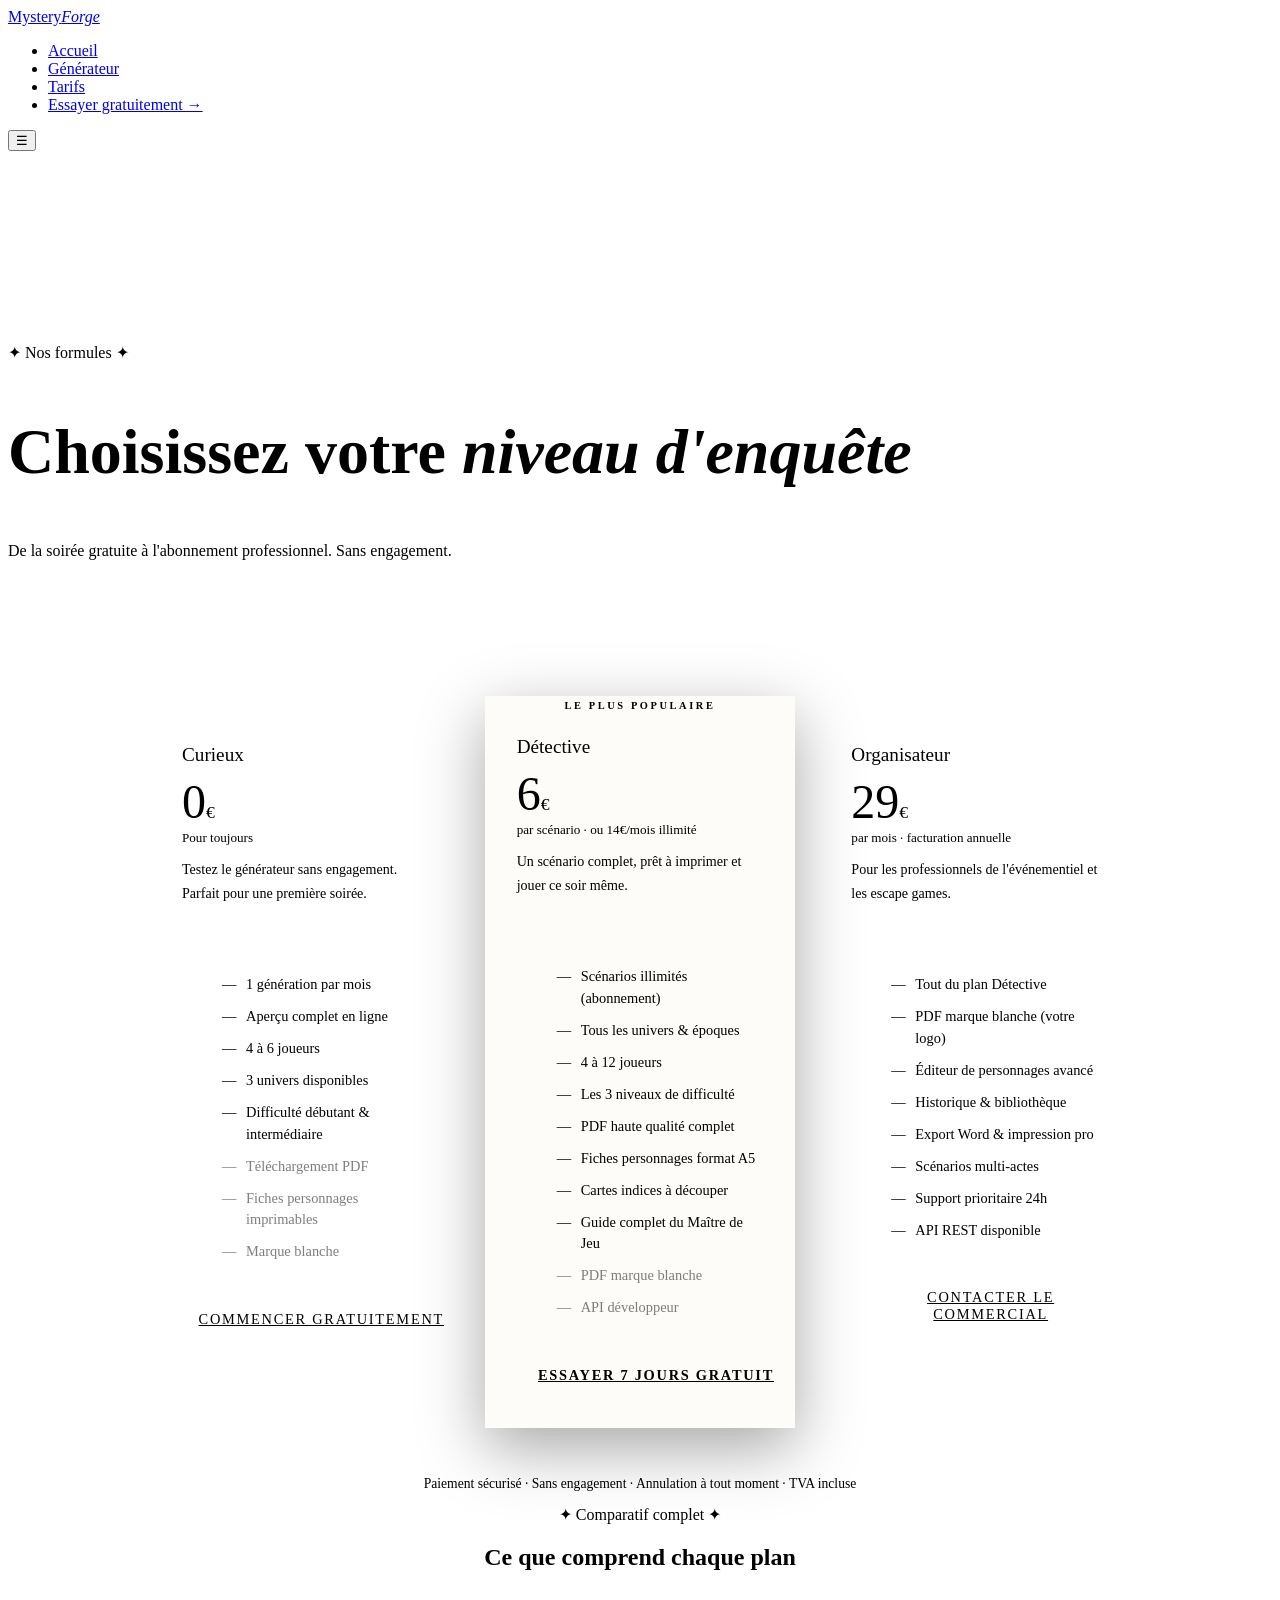
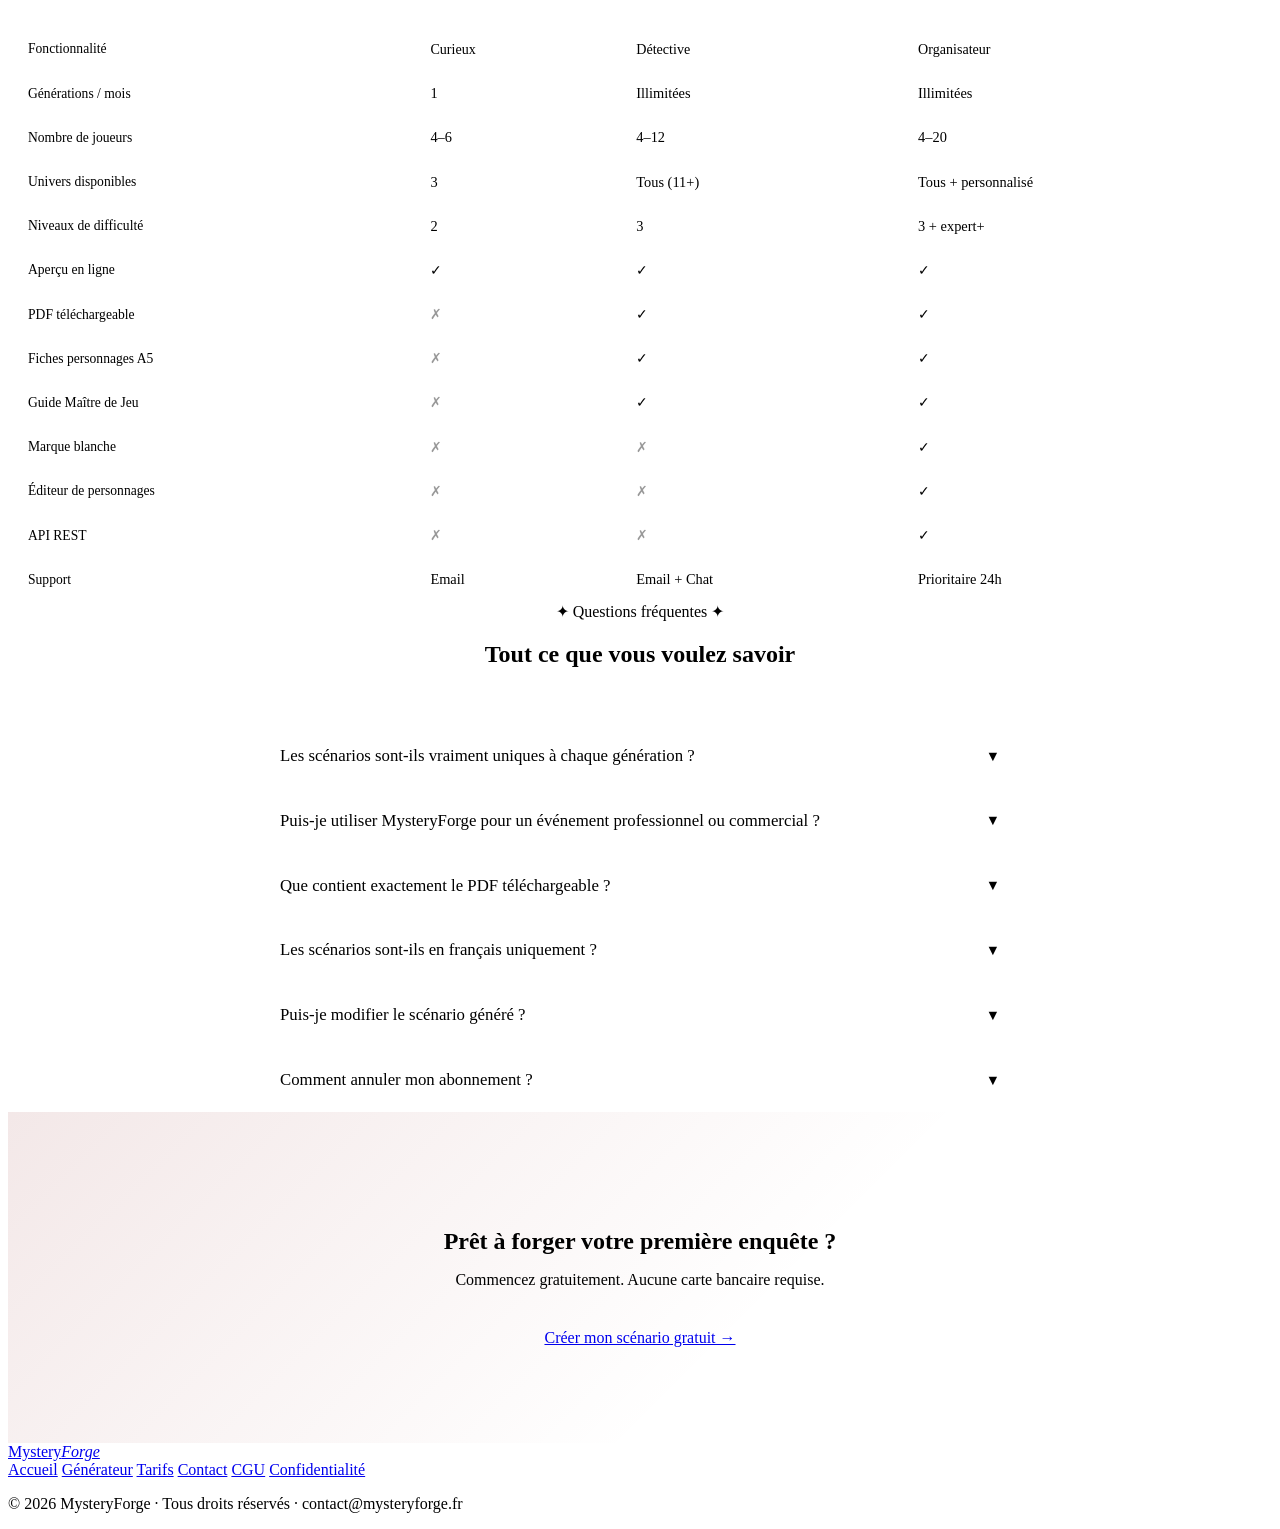
==== generator.html @ ccb10953 "Add files via upload" ====
<!DOCTYPE html>
<html lang="fr">
<head>
  <meta charset="UTF-8">
  <meta name="viewport" content="width=device-width, initial-scale=1.0">
  <title>Tarifs — MysteryForge</title>
  <meta name="description" content="Choisissez le forfait MysteryForge adapté à votre usage. Gratuit, Détective ou Organisateur.">
  <link rel="stylesheet" href="css/style.css">
  <style>
    /* === PRICING PAGE === */
    .pricing-grid {
      display: grid;
      grid-template-columns: repeat(3, 1fr);
      gap: 1.5rem;
      max-width: 980px;
      margin: 0 auto;
      align-items: start;
    }
    .plan {
      border: 1px solid var(--bordure);
      background: rgba(255,255,255,0.012);
      display: flex;
      flex-direction: column;
      position: relative;
      transition: border-color 0.3s;
    }
    .plan:hover { border-color: rgba(201,168,76,0.4); }
    .plan.featured {
      border-color: var(--or);
      background: rgba(201,168,76,0.03);
      transform: translateY(-8px);
      box-shadow: 0 20px 60px rgba(0,0,0,0.35);
    }
    .plan-badge {
      position: absolute;
      top: -1px; left: 50%;
      transform: translateX(-50%);
      background: var(--or);
      color: var(--noir);
      font-size: 0.65rem;
      letter-spacing: 0.25em;
      text-transform: uppercase;
      padding: 0.3rem 1.4rem;
      font-weight: 700;
      white-space: nowrap;
    }
    .plan-header { padding: 2.5rem 2rem 1.5rem; border-bottom: 1px solid var(--bordure); }
    .plan-name { font-family: var(--serif); font-size: 1.2rem; color: var(--parchemin); margin-bottom: 0.5rem; }
    .plan-price { font-family: var(--serif); font-size: 3rem; color: var(--or); line-height: 1; margin: 0.75rem 0 0.25rem; }
    .plan-price sub { font-size: 1.1rem; vertical-align: baseline; color: var(--texte-muted); font-family: var(--body); }
    .plan-period { font-size: 0.82rem; color: var(--texte-muted); }
    .plan-desc { font-size: 0.88rem; color: var(--texte-muted); line-height: 1.7; margin-top: 0.75rem; }
    .plan-body { padding: 1.75rem 2rem; flex: 1; display: flex; flex-direction: column; }
    .plan-features { list-style: none; display: flex; flex-direction: column; gap: 0.65rem; flex: 1; margin-bottom: 2rem; }
    .plan-features li {
      font-size: 0.9rem;
      color: var(--texte);
      display: flex;
      gap: 0.6rem;
      align-items: flex-start;
      line-height: 1.5;
    }
    .plan-features li::before { content: '—'; color: var(--or); flex-shrink: 0; }
    .plan-features li.disabled { color: var(--texte-muted); opacity: 0.5; }
    .plan-features li.disabled::before { content: '—'; color: var(--texte-muted); }
    .plan-cta { width: 100%; padding: 1rem; font-family: var(--serif); font-size: 0.9rem; letter-spacing: 0.12em; text-transform: uppercase; cursor: pointer; transition: all 0.3s; border: 1px solid var(--bordure); background: transparent; color: var(--texte); display: block; text-align: center; }
    .plan-cta:hover { border-color: var(--or); color: var(--or); }
    .plan.featured .plan-cta { background: var(--or); border-color: var(--or); color: var(--noir); font-weight: 700; }
    .plan.featured .plan-cta:hover { background: var(--or-pale); }

    .faq-list { max-width: 720px; margin: 0 auto; display: flex; flex-direction: column; gap: 0; }
    .faq-item { border-bottom: 1px solid var(--bordure); }
    .faq-q {
      display: flex; justify-content: space-between; align-items: center;
      padding: 1.4rem 0; cursor: pointer; font-family: var(--serif); font-size: 1.05rem;
      color: var(--parchemin); gap: 1rem;
    }
    .faq-q:hover { color: var(--or); }
    .faq-arrow { color: var(--or); font-size: 0.9rem; flex-shrink: 0; transition: transform 0.25s; }
    .faq-a { display: none; padding: 0 0 1.4rem; font-size: 0.92rem; color: var(--texte-muted); line-height: 1.85; }
    .faq-item.open .faq-a { display: block; }
    .faq-item.open .faq-arrow { transform: rotate(180deg); }

    .compare-table { width: 100%; border-collapse: collapse; font-size: 0.9rem; }
    .compare-table th, .compare-table td { padding: 0.85rem 1.25rem; border-bottom: 1px solid var(--bordure); text-align: left; }
    .compare-table th { color: var(--or); font-family: var(--serif); font-size: 0.88rem; font-weight: 400; }
    .compare-table th:first-child, .compare-table td:first-child { color: var(--texte-muted); font-size: 0.85rem; }
    .compare-table td { color: var(--texte); }
    .compare-table tr:hover td { background: rgba(255,255,255,0.012); }
    .check-yes { color: var(--or); }
    .check-no  { color: var(--texte-muted); opacity: 0.4; }

    @media(max-width:900px){
      .pricing-grid { grid-template-columns: 1fr; max-width: 480px; }
      .plan.featured { transform: none; }
    }
  </style>
</head>
<body>

<!-- NAVIGATION -->
<nav id="nav">
  <div class="nav-inner">
    <a href="index.html" class="nav-logo">Mystery<em>Forge</em></a>
    <ul class="nav-links">
      <li><a href="index.html">Accueil</a></li>
      <li><a href="generator.html">Générateur</a></li>
      <li><a href="pricing.html" class="active">Tarifs</a></li>
      <li><a href="generator.html" class="nav-cta">Essayer gratuitement →</a></li>
    </ul>
    <button class="nav-burger" aria-label="Menu" aria-expanded="false">☰</button>
  </div>
</nav>

<!-- HERO -->
<section class="hero" style="padding:12rem 0 6rem">
  <div class="container">
    <div class="hero-badge">✦ Nos formules ✦</div>
    <h1 style="font-size:clamp(2.5rem,5vw,4rem)">Choisissez votre <em>niveau d'enquête</em></h1>
    <p class="tagline" style="margin-bottom:0">De la soirée gratuite à l'abonnement professionnel. Sans engagement.</p>
  </div>
</section>

<!-- PRICING CARDS -->
<section class="section-pad" style="padding-top:3rem">
  <div class="container">
    <div class="pricing-grid">

      <!-- GRATUIT -->
      <div class="plan" data-reveal data-delay="0s">
        <div class="plan-header">
          <div class="plan-name">Curieux</div>
          <div class="plan-price">0<sub>€</sub></div>
          <div class="plan-period">Pour toujours</div>
          <div class="plan-desc">Testez le générateur sans engagement. Parfait pour une première soirée.</div>
        </div>
        <div class="plan-body">
          <ul class="plan-features">
            <li>1 génération par mois</li>
            <li>Aperçu complet en ligne</li>
            <li>4 à 6 joueurs</li>
            <li>3 univers disponibles</li>
            <li>Difficulté débutant & intermédiaire</li>
            <li class="disabled">Téléchargement PDF</li>
            <li class="disabled">Fiches personnages imprimables</li>
            <li class="disabled">Marque blanche</li>
          </ul>
          <a href="generator.html" class="plan-cta">Commencer gratuitement</a>
        </div>
      </div>

      <!-- DÉTECTIVE -->
      <div class="plan featured" data-reveal data-delay="0.1s">
        <div class="plan-badge">Le plus populaire</div>
        <div class="plan-header">
          <div class="plan-name">Détective</div>
          <div class="plan-price">6<sub>€</sub></div>
          <div class="plan-period">par scénario · ou 14€/mois illimité</div>
          <div class="plan-desc">Un scénario complet, prêt à imprimer et jouer ce soir même.</div>
        </div>
        <div class="plan-body">
          <ul class="plan-features">
            <li>Scénarios illimités (abonnement)</li>
            <li>Tous les univers & époques</li>
            <li>4 à 12 joueurs</li>
            <li>Les 3 niveaux de difficulté</li>
            <li>PDF haute qualité complet</li>
            <li>Fiches personnages format A5</li>
            <li>Cartes indices à découper</li>
            <li>Guide complet du Maître de Jeu</li>
            <li class="disabled">PDF marque blanche</li>
            <li class="disabled">API développeur</li>
          </ul>
          <a href="generator.html" class="plan-cta">Essayer 7 jours gratuit</a>
        </div>
      </div>

      <!-- ORGANISATEUR -->
      <div class="plan" data-reveal data-delay="0.2s">
        <div class="plan-header">
          <div class="plan-name">Organisateur</div>
          <div class="plan-price">29<sub>€</sub></div>
          <div class="plan-period">par mois · facturation annuelle</div>
          <div class="plan-desc">Pour les professionnels de l'événementiel et les escape games.</div>
        </div>
        <div class="plan-body">
          <ul class="plan-features">
            <li>Tout du plan Détective</li>
            <li>PDF marque blanche (votre logo)</li>
            <li>Éditeur de personnages avancé</li>
            <li>Historique & bibliothèque</li>
            <li>Export Word & impression pro</li>
            <li>Scénarios multi-actes</li>
            <li>Support prioritaire 24h</li>
            <li>API REST disponible</li>
          </ul>
          <a href="#" class="plan-cta">Contacter le commercial</a>
        </div>
      </div>

    </div>

    <p style="text-align:center;margin-top:2.5rem;font-size:0.85rem;color:var(--texte-muted)">
      Paiement sécurisé · Sans engagement · Annulation à tout moment · TVA incluse
    </p>
  </div>
</section>

<div class="stripe"></div>

<!-- TABLEAU COMPARATIF -->
<section class="section-pad" style="background:var(--encre)">
  <div class="container">
    <div style="text-align:center;margin-bottom:3.5rem">
      <span class="section-eyebrow">✦ Comparatif complet ✦</span>
      <h2 class="section-title">Ce que comprend chaque plan</h2>
    </div>
    <div style="overflow-x:auto">
      <table class="compare-table">
        <thead>
          <tr>
            <th>Fonctionnalité</th>
            <th>Curieux</th>
            <th>Détective</th>
            <th>Organisateur</th>
          </tr>
        </thead>
        <tbody>
          <tr><td>Générations / mois</td><td>1</td><td>Illimitées</td><td>Illimitées</td></tr>
          <tr><td>Nombre de joueurs</td><td>4–6</td><td>4–12</td><td>4–20</td></tr>
          <tr><td>Univers disponibles</td><td>3</td><td>Tous (11+)</td><td>Tous + personnalisé</td></tr>
          <tr><td>Niveaux de difficulté</td><td>2</td><td>3</td><td>3 + expert+</td></tr>
          <tr><td>Aperçu en ligne</td><td><span class="check-yes">✓</span></td><td><span class="check-yes">✓</span></td><td><span class="check-yes">✓</span></td></tr>
          <tr><td>PDF téléchargeable</td><td><span class="check-no">✗</span></td><td><span class="check-yes">✓</span></td><td><span class="check-yes">✓</span></td></tr>
          <tr><td>Fiches personnages A5</td><td><span class="check-no">✗</span></td><td><span class="check-yes">✓</span></td><td><span class="check-yes">✓</span></td></tr>
          <tr><td>Guide Maître de Jeu</td><td><span class="check-no">✗</span></td><td><span class="check-yes">✓</span></td><td><span class="check-yes">✓</span></td></tr>
          <tr><td>Marque blanche</td><td><span class="check-no">✗</span></td><td><span class="check-no">✗</span></td><td><span class="check-yes">✓</span></td></tr>
          <tr><td>Éditeur de personnages</td><td><span class="check-no">✗</span></td><td><span class="check-no">✗</span></td><td><span class="check-yes">✓</span></td></tr>
          <tr><td>API REST</td><td><span class="check-no">✗</span></td><td><span class="check-no">✗</span></td><td><span class="check-yes">✓</span></td></tr>
          <tr><td>Support</td><td>Email</td><td>Email + Chat</td><td>Prioritaire 24h</td></tr>
        </tbody>
      </table>
    </div>
  </div>
</section>

<div class="stripe"></div>

<!-- FAQ -->
<section class="section-pad">
  <div class="container">
    <div style="text-align:center;margin-bottom:3.5rem">
      <span class="section-eyebrow">✦ Questions fréquentes ✦</span>
      <h2 class="section-title">Tout ce que vous voulez savoir</h2>
    </div>
    <div class="faq-list">
      <div class="faq-item">
        <div class="faq-q" onclick="toggleFaq(this)">
          Les scénarios sont-ils vraiment uniques à chaque génération ?
          <span class="faq-arrow">▼</span>
        </div>
        <div class="faq-a">Oui. Notre moteur IA génère un scénario original à chaque fois. Le combinatoire est extrêmement vaste : même en choisissant le même univers et le même nombre de joueurs, les personnages, leurs secrets, les indices et la solution seront différents.</div>
      </div>
      <div class="faq-item">
        <div class="faq-q" onclick="toggleFaq(this)">
          Puis-je utiliser MysteryForge pour un événement professionnel ou commercial ?
          <span class="faq-arrow">▼</span>
        </div>
        <div class="faq-a">Le plan Organisateur est conçu pour cela. Il inclut l'export marque blanche (vous pouvez apposer votre logo), des tarifs dégressifs et une API pour intégrer le générateur à votre propre plateforme ou site.</div>
      </div>
      <div class="faq-item">
        <div class="faq-q" onclick="toggleFaq(this)">
          Que contient exactement le PDF téléchargeable ?
          <span class="faq-arrow">▼</span>
        </div>
        <div class="faq-a">Le PDF complet comprend : le scénario narratif introductif, une fiche individuelle par personnage (format A5, imprimable et pliable), les cartes indices à découper, la chronologie visuelle de la soirée et le guide complet du Maître de Jeu avec la révélation et les conseils d'animation.</div>
      </div>
      <div class="faq-item">
        <div class="faq-q" onclick="toggleFaq(this)">
          Les scénarios sont-ils en français uniquement ?
          <span class="faq-arrow">▼</span>
        </div>
        <div class="faq-a">Pour l'instant, le générateur produit des scénarios en français. Une version anglaise et espagnole est prévue pour le deuxième trimestre 2026.</div>
      </div>
      <div class="faq-item">
        <div class="faq-q" onclick="toggleFaq(this)">
          Puis-je modifier le scénario généré ?
          <span class="faq-arrow">▼</span>
        </div>
        <div class="faq-a">Le plan Organisateur inclut un éditeur de personnages qui vous permet de modifier noms, descriptions, secrets et alibis. Pour les plans inférieurs, vous pouvez copier le texte et l'adapter librement dans votre traitement de texte.</div>
      </div>
      <div class="faq-item">
        <div class="faq-q" onclick="toggleFaq(this)">
          Comment annuler mon abonnement ?
          <span class="faq-arrow">▼</span>
        </div>
        <div class="faq-a">L'annulation se fait en un clic depuis votre tableau de bord. Aucun préavis requis. Vous conservez l'accès jusqu'à la fin de la période payée.</div>
      </div>
    </div>
  </div>
</section>

<!-- CTA FINAL -->
<section style="padding:6rem 0;text-align:center;border-top:1px solid var(--bordure);background:linear-gradient(135deg,rgba(139,28,28,0.1) 0%,transparent 60%)">
  <div class="container--narrow">
    <h2 class="section-title" style="margin-bottom:1rem">Prêt à forger votre première enquête ?</h2>
    <p style="color:var(--texte-muted);margin-bottom:2.5rem;font-family:var(--crimson)">Commencez gratuitement. Aucune carte bancaire requise.</p>
    <a href="generator.html" class="btn btn--gold btn--lg">Créer mon scénario gratuit →</a>
  </div>
</section>

<!-- FOOTER -->
<footer class="footer">
  <div class="container">
    <a href="index.html" class="footer-logo">Mystery<em>Forge</em></a>
    <div class="footer-links">
      <a href="index.html">Accueil</a>
      <a href="generator.html">Générateur</a>
      <a href="pricing.html">Tarifs</a>
      <a href="#">Contact</a>
      <a href="#">CGU</a>
      <a href="#">Confidentialité</a>
    </div>
    <p class="footer-copy">© 2026 MysteryForge · Tous droits réservés · contact@mysteryforge.fr</p>
  </div>
</footer>

<script>
function toggleFaq(el) {
  const item = el.closest('.faq-item');
  const wasOpen = item.classList.contains('open');
  document.querySelectorAll('.faq-item').forEach(i => i.classList.remove('open'));
  if (!wasOpen) item.classList.add('open');
}
</script>
<script src="js/app.js"></script>
</body>
</html>
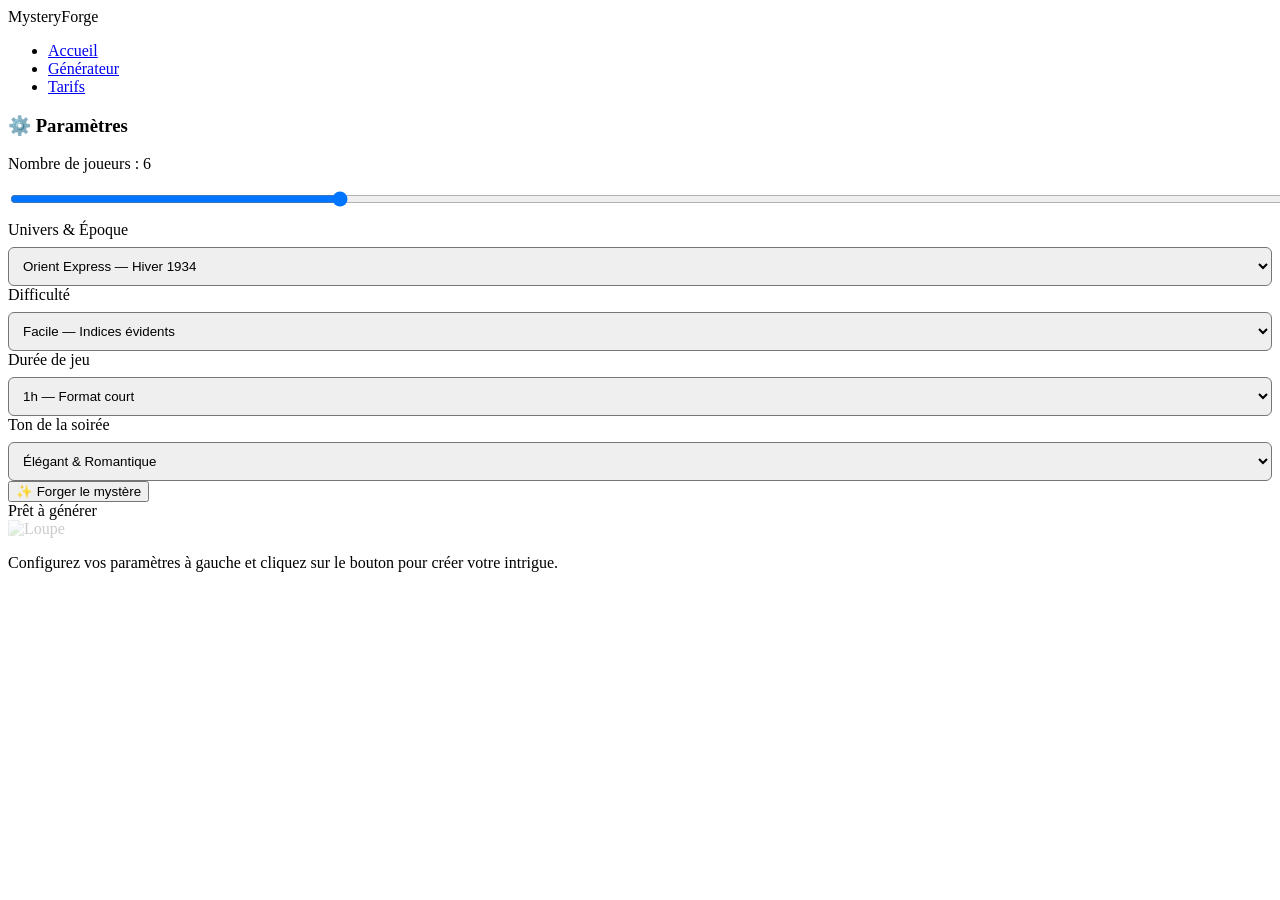
==== commit 214eea1f: "Update generator.html" ====
--- a/generator.html
+++ b/generator.html
@@ -1,338 +1,90 @@
 <!DOCTYPE html>
 <html lang="fr">
 <head>
-  <meta charset="UTF-8">
-  <meta name="viewport" content="width=device-width, initial-scale=1.0">
-  <title>Tarifs — MysteryForge</title>
-  <meta name="description" content="Choisissez le forfait MysteryForge adapté à votre usage. Gratuit, Détective ou Organisateur.">
-  <link rel="stylesheet" href="css/style.css">
-  <style>
-    /* === PRICING PAGE === */
-    .pricing-grid {
-      display: grid;
-      grid-template-columns: repeat(3, 1fr);
-      gap: 1.5rem;
-      max-width: 980px;
-      margin: 0 auto;
-      align-items: start;
-    }
-    .plan {
-      border: 1px solid var(--bordure);
-      background: rgba(255,255,255,0.012);
-      display: flex;
-      flex-direction: column;
-      position: relative;
-      transition: border-color 0.3s;
-    }
-    .plan:hover { border-color: rgba(201,168,76,0.4); }
-    .plan.featured {
-      border-color: var(--or);
-      background: rgba(201,168,76,0.03);
-      transform: translateY(-8px);
-      box-shadow: 0 20px 60px rgba(0,0,0,0.35);
-    }
-    .plan-badge {
-      position: absolute;
-      top: -1px; left: 50%;
-      transform: translateX(-50%);
-      background: var(--or);
-      color: var(--noir);
-      font-size: 0.65rem;
-      letter-spacing: 0.25em;
-      text-transform: uppercase;
-      padding: 0.3rem 1.4rem;
-      font-weight: 700;
-      white-space: nowrap;
-    }
-    .plan-header { padding: 2.5rem 2rem 1.5rem; border-bottom: 1px solid var(--bordure); }
-    .plan-name { font-family: var(--serif); font-size: 1.2rem; color: var(--parchemin); margin-bottom: 0.5rem; }
-    .plan-price { font-family: var(--serif); font-size: 3rem; color: var(--or); line-height: 1; margin: 0.75rem 0 0.25rem; }
-    .plan-price sub { font-size: 1.1rem; vertical-align: baseline; color: var(--texte-muted); font-family: var(--body); }
-    .plan-period { font-size: 0.82rem; color: var(--texte-muted); }
-    .plan-desc { font-size: 0.88rem; color: var(--texte-muted); line-height: 1.7; margin-top: 0.75rem; }
-    .plan-body { padding: 1.75rem 2rem; flex: 1; display: flex; flex-direction: column; }
-    .plan-features { list-style: none; display: flex; flex-direction: column; gap: 0.65rem; flex: 1; margin-bottom: 2rem; }
-    .plan-features li {
-      font-size: 0.9rem;
-      color: var(--texte);
-      display: flex;
-      gap: 0.6rem;
-      align-items: flex-start;
-      line-height: 1.5;
-    }
-    .plan-features li::before { content: '—'; color: var(--or); flex-shrink: 0; }
-    .plan-features li.disabled { color: var(--texte-muted); opacity: 0.5; }
-    .plan-features li.disabled::before { content: '—'; color: var(--texte-muted); }
-    .plan-cta { width: 100%; padding: 1rem; font-family: var(--serif); font-size: 0.9rem; letter-spacing: 0.12em; text-transform: uppercase; cursor: pointer; transition: all 0.3s; border: 1px solid var(--bordure); background: transparent; color: var(--texte); display: block; text-align: center; }
-    .plan-cta:hover { border-color: var(--or); color: var(--or); }
-    .plan.featured .plan-cta { background: var(--or); border-color: var(--or); color: var(--noir); font-weight: 700; }
-    .plan.featured .plan-cta:hover { background: var(--or-pale); }
+    <meta charset="UTF-8">
+    <meta name="viewport" content="width=device-width, initial-scale=1.0">
+    <title>Générateur - MysteryForge</title>
+    <link rel="stylesheet" href="css/style.css">
+    <link href="https://fonts.googleapis.com/css2?family=Playfair+Display:wght@700&family=EB+Garamond:ital,wght@0,400;0,600;1,400&family=Inter:wght@400;600&display=swap" rel="stylesheet">
+</head>
+<body class="app-body">
+    <nav>
+        <div class="logo">MysteryForge</div>
+        <ul>
+            <li><a href="index.html">Accueil</a></li>
+            <li><a href="generator.html">Générateur</a></li>
+            <li><a href="pricing.html">Tarifs</a></li>
+        </ul>
+    </nav>
 
-    .faq-list { max-width: 720px; margin: 0 auto; display: flex; flex-direction: column; gap: 0; }
-    .faq-item { border-bottom: 1px solid var(--bordure); }
-    .faq-q {
-      display: flex; justify-content: space-between; align-items: center;
-      padding: 1.4rem 0; cursor: pointer; font-family: var(--serif); font-size: 1.05rem;
-      color: var(--parchemin); gap: 1rem;
-    }
-    .faq-q:hover { color: var(--or); }
-    .faq-arrow { color: var(--or); font-size: 0.9rem; flex-shrink: 0; transition: transform 0.25s; }
-    .faq-a { display: none; padding: 0 0 1.4rem; font-size: 0.92rem; color: var(--texte-muted); line-height: 1.85; }
-    .faq-item.open .faq-a { display: block; }
-    .faq-item.open .faq-arrow { transform: rotate(180deg); }
+    <div class="app-container">
+        <aside class="sidebar">
+            <div class="sidebar-header">
+                <h3>⚙️ Paramètres</h3>
+            </div>
+            
+            <div class="settings-group">
+                <label for="players">Nombre de joueurs : <span id="player-val">6</span></label>
+                <input type="range" id="players" min="4" max="12" value="6" oninput="document.getElementById('player-val').innerText = this.value">
+            </div>
 
-    .compare-table { width: 100%; border-collapse: collapse; font-size: 0.9rem; }
-    .compare-table th, .compare-table td { padding: 0.85rem 1.25rem; border-bottom: 1px solid var(--bordure); text-align: left; }
-    .compare-table th { color: var(--or); font-family: var(--serif); font-size: 0.88rem; font-weight: 400; }
-    .compare-table th:first-child, .compare-table td:first-child { color: var(--texte-muted); font-size: 0.85rem; }
-    .compare-table td { color: var(--texte); }
-    .compare-table tr:hover td { background: rgba(255,255,255,0.012); }
-    .check-yes { color: var(--or); }
-    .check-no  { color: var(--texte-muted); opacity: 0.4; }
+            <div class="settings-group">
+                <label for="universe">Univers & Époque</label>
+                <select id="universe">
+                    <option value="Orient Express — Hiver 1934">Orient Express — Hiver 1934</option>
+                    <option value="Manoir Anglais — Années 20">Manoir Anglais — Années 20</option>
+                    <option value="Station Spatiale — 2150">Station Spatiale — 2150</option>
+                    <option value="Auberge Médiévale — 1450">Auberge Médiévale — 1450</option>
+                </select>
+            </div>
 
-    @media(max-width:900px){
-      .pricing-grid { grid-template-columns: 1fr; max-width: 480px; }
-      .plan.featured { transform: none; }
-    }
-  </style>
-</head>
-<body>
+            <div class="settings-group">
+                <label for="difficulty">Difficulté</label>
+                <select id="difficulty">
+                    <option value="Facile — Indices évidents">Facile — Indices évidents</option>
+                    <option value="Intermédiaire — Quelques pièges">Intermédiaire — Quelques pièges</option>
+                    <option value="Difficile — Enquête complexe">Difficile — Enquête complexe</option>
+                </select>
+            </div>
 
-<!-- NAVIGATION -->
-<nav id="nav">
-  <div class="nav-inner">
-    <a href="index.html" class="nav-logo">Mystery<em>Forge</em></a>
-    <ul class="nav-links">
-      <li><a href="index.html">Accueil</a></li>
-      <li><a href="generator.html">Générateur</a></li>
-      <li><a href="pricing.html" class="active">Tarifs</a></li>
-      <li><a href="generator.html" class="nav-cta">Essayer gratuitement →</a></li>
-    </ul>
-    <button class="nav-burger" aria-label="Menu" aria-expanded="false">☰</button>
-  </div>
-</nav>
+            <div class="settings-group">
+                <label for="duration">Durée de jeu</label>
+                <select id="duration">
+                    <option value="1h — Format court">1h — Format court</option>
+                    <option value="3h — Format standard">3h — Format standard</option>
+                    <option value="Soirée complète">Soirée complète</option>
+                </select>
+            </div>
 
-<!-- HERO -->
-<section class="hero" style="padding:12rem 0 6rem">
-  <div class="container">
-    <div class="hero-badge">✦ Nos formules ✦</div>
-    <h1 style="font-size:clamp(2.5rem,5vw,4rem)">Choisissez votre <em>niveau d'enquête</em></h1>
-    <p class="tagline" style="margin-bottom:0">De la soirée gratuite à l'abonnement professionnel. Sans engagement.</p>
-  </div>
-</section>
+            <div class="settings-group">
+                <label for="tone">Ton de la soirée</label>
+                <select id="tone">
+                    <option value="Élégant & Romantique">Élégant & Romantique</option>
+                    <option value="Sombre & Angoissant">Sombre & Angoissant</option>
+                    <option value="Humoristique & Décalé">Humoristique & Décalé</option>
+                </select>
+            </div>
 
-<!-- PRICING CARDS -->
-<section class="section-pad" style="padding-top:3rem">
-  <div class="container">
-    <div class="pricing-grid">
+            <button id="generate-btn" class="btn-generate">
+                <span>✨ Forger le mystère</span>
+            </button>
+        </aside>
 
-      <!-- GRATUIT -->
-      <div class="plan" data-reveal data-delay="0s">
-        <div class="plan-header">
-          <div class="plan-name">Curieux</div>
-          <div class="plan-price">0<sub>€</sub></div>
-          <div class="plan-period">Pour toujours</div>
-          <div class="plan-desc">Testez le générateur sans engagement. Parfait pour une première soirée.</div>
-        </div>
-        <div class="plan-body">
-          <ul class="plan-features">
-            <li>1 génération par mois</li>
-            <li>Aperçu complet en ligne</li>
-            <li>4 à 6 joueurs</li>
-            <li>3 univers disponibles</li>
-            <li>Difficulté débutant & intermédiaire</li>
-            <li class="disabled">Téléchargement PDF</li>
-            <li class="disabled">Fiches personnages imprimables</li>
-            <li class="disabled">Marque blanche</li>
-          </ul>
-          <a href="generator.html" class="plan-cta">Commencer gratuitement</a>
-        </div>
-      </div>
-
-      <!-- DÉTECTIVE -->
-      <div class="plan featured" data-reveal data-delay="0.1s">
-        <div class="plan-badge">Le plus populaire</div>
-        <div class="plan-header">
-          <div class="plan-name">Détective</div>
-          <div class="plan-price">6<sub>€</sub></div>
-          <div class="plan-period">par scénario · ou 14€/mois illimité</div>
-          <div class="plan-desc">Un scénario complet, prêt à imprimer et jouer ce soir même.</div>
-        </div>
-        <div class="plan-body">
-          <ul class="plan-features">
-            <li>Scénarios illimités (abonnement)</li>
-            <li>Tous les univers & époques</li>
-            <li>4 à 12 joueurs</li>
-            <li>Les 3 niveaux de difficulté</li>
-            <li>PDF haute qualité complet</li>
-            <li>Fiches personnages format A5</li>
-            <li>Cartes indices à découper</li>
-            <li>Guide complet du Maître de Jeu</li>
-            <li class="disabled">PDF marque blanche</li>
-            <li class="disabled">API développeur</li>
-          </ul>
-          <a href="generator.html" class="plan-cta">Essayer 7 jours gratuit</a>
-        </div>
-      </div>
-
-      <!-- ORGANISATEUR -->
-      <div class="plan" data-reveal data-delay="0.2s">
-        <div class="plan-header">
-          <div class="plan-name">Organisateur</div>
-          <div class="plan-price">29<sub>€</sub></div>
-          <div class="plan-period">par mois · facturation annuelle</div>
-          <div class="plan-desc">Pour les professionnels de l'événementiel et les escape games.</div>
-        </div>
-        <div class="plan-body">
-          <ul class="plan-features">
-            <li>Tout du plan Détective</li>
-            <li>PDF marque blanche (votre logo)</li>
-            <li>Éditeur de personnages avancé</li>
-            <li>Historique & bibliothèque</li>
-            <li>Export Word & impression pro</li>
-            <li>Scénarios multi-actes</li>
-            <li>Support prioritaire 24h</li>
-            <li>API REST disponible</li>
-          </ul>
-          <a href="#" class="plan-cta">Contacter le commercial</a>
-        </div>
-      </div>
-
+        <main class="main-content">
+            <div id="output-header">
+                <span class="status-badge">Prêt à générer</span>
+            </div>
+            
+            <div id="scenario-result" class="scenario-paper">
+                <div class="placeholder-text">
+                    <img src="https://img.icons8.com/ios/100/6366f1/search--v1.png" alt="Loupe" style="opacity: 0.2;">
+                    <p>Configurez vos paramètres à gauche et cliquez sur le bouton pour créer votre intrigue.</p>
+                </div>
+            </div>
+        </main>
     </div>
 
-    <p style="text-align:center;margin-top:2.5rem;font-size:0.85rem;color:var(--texte-muted)">
-      Paiement sécurisé · Sans engagement · Annulation à tout moment · TVA incluse
-    </p>
-  </div>
-</section>
-
-<div class="stripe"></div>
-
-<!-- TABLEAU COMPARATIF -->
-<section class="section-pad" style="background:var(--encre)">
-  <div class="container">
-    <div style="text-align:center;margin-bottom:3.5rem">
-      <span class="section-eyebrow">✦ Comparatif complet ✦</span>
-      <h2 class="section-title">Ce que comprend chaque plan</h2>
-    </div>
-    <div style="overflow-x:auto">
-      <table class="compare-table">
-        <thead>
-          <tr>
-            <th>Fonctionnalité</th>
-            <th>Curieux</th>
-            <th>Détective</th>
-            <th>Organisateur</th>
-          </tr>
-        </thead>
-        <tbody>
-          <tr><td>Générations / mois</td><td>1</td><td>Illimitées</td><td>Illimitées</td></tr>
-          <tr><td>Nombre de joueurs</td><td>4–6</td><td>4–12</td><td>4–20</td></tr>
-          <tr><td>Univers disponibles</td><td>3</td><td>Tous (11+)</td><td>Tous + personnalisé</td></tr>
-          <tr><td>Niveaux de difficulté</td><td>2</td><td>3</td><td>3 + expert+</td></tr>
-          <tr><td>Aperçu en ligne</td><td><span class="check-yes">✓</span></td><td><span class="check-yes">✓</span></td><td><span class="check-yes">✓</span></td></tr>
-          <tr><td>PDF téléchargeable</td><td><span class="check-no">✗</span></td><td><span class="check-yes">✓</span></td><td><span class="check-yes">✓</span></td></tr>
-          <tr><td>Fiches personnages A5</td><td><span class="check-no">✗</span></td><td><span class="check-yes">✓</span></td><td><span class="check-yes">✓</span></td></tr>
-          <tr><td>Guide Maître de Jeu</td><td><span class="check-no">✗</span></td><td><span class="check-yes">✓</span></td><td><span class="check-yes">✓</span></td></tr>
-          <tr><td>Marque blanche</td><td><span class="check-no">✗</span></td><td><span class="check-no">✗</span></td><td><span class="check-yes">✓</span></td></tr>
-          <tr><td>Éditeur de personnages</td><td><span class="check-no">✗</span></td><td><span class="check-no">✗</span></td><td><span class="check-yes">✓</span></td></tr>
-          <tr><td>API REST</td><td><span class="check-no">✗</span></td><td><span class="check-no">✗</span></td><td><span class="check-yes">✓</span></td></tr>
-          <tr><td>Support</td><td>Email</td><td>Email + Chat</td><td>Prioritaire 24h</td></tr>
-        </tbody>
-      </table>
-    </div>
-  </div>
-</section>
-
-<div class="stripe"></div>
-
-<!-- FAQ -->
-<section class="section-pad">
-  <div class="container">
-    <div style="text-align:center;margin-bottom:3.5rem">
-      <span class="section-eyebrow">✦ Questions fréquentes ✦</span>
-      <h2 class="section-title">Tout ce que vous voulez savoir</h2>
-    </div>
-    <div class="faq-list">
-      <div class="faq-item">
-        <div class="faq-q" onclick="toggleFaq(this)">
-          Les scénarios sont-ils vraiment uniques à chaque génération ?
-          <span class="faq-arrow">▼</span>
-        </div>
-        <div class="faq-a">Oui. Notre moteur IA génère un scénario original à chaque fois. Le combinatoire est extrêmement vaste : même en choisissant le même univers et le même nombre de joueurs, les personnages, leurs secrets, les indices et la solution seront différents.</div>
-      </div>
-      <div class="faq-item">
-        <div class="faq-q" onclick="toggleFaq(this)">
-          Puis-je utiliser MysteryForge pour un événement professionnel ou commercial ?
-          <span class="faq-arrow">▼</span>
-        </div>
-        <div class="faq-a">Le plan Organisateur est conçu pour cela. Il inclut l'export marque blanche (vous pouvez apposer votre logo), des tarifs dégressifs et une API pour intégrer le générateur à votre propre plateforme ou site.</div>
-      </div>
-      <div class="faq-item">
-        <div class="faq-q" onclick="toggleFaq(this)">
-          Que contient exactement le PDF téléchargeable ?
-          <span class="faq-arrow">▼</span>
-        </div>
-        <div class="faq-a">Le PDF complet comprend : le scénario narratif introductif, une fiche individuelle par personnage (format A5, imprimable et pliable), les cartes indices à découper, la chronologie visuelle de la soirée et le guide complet du Maître de Jeu avec la révélation et les conseils d'animation.</div>
-      </div>
-      <div class="faq-item">
-        <div class="faq-q" onclick="toggleFaq(this)">
-          Les scénarios sont-ils en français uniquement ?
-          <span class="faq-arrow">▼</span>
-        </div>
-        <div class="faq-a">Pour l'instant, le générateur produit des scénarios en français. Une version anglaise et espagnole est prévue pour le deuxième trimestre 2026.</div>
-      </div>
-      <div class="faq-item">
-        <div class="faq-q" onclick="toggleFaq(this)">
-          Puis-je modifier le scénario généré ?
-          <span class="faq-arrow">▼</span>
-        </div>
-        <div class="faq-a">Le plan Organisateur inclut un éditeur de personnages qui vous permet de modifier noms, descriptions, secrets et alibis. Pour les plans inférieurs, vous pouvez copier le texte et l'adapter librement dans votre traitement de texte.</div>
-      </div>
-      <div class="faq-item">
-        <div class="faq-q" onclick="toggleFaq(this)">
-          Comment annuler mon abonnement ?
-          <span class="faq-arrow">▼</span>
-        </div>
-        <div class="faq-a">L'annulation se fait en un clic depuis votre tableau de bord. Aucun préavis requis. Vous conservez l'accès jusqu'à la fin de la période payée.</div>
-      </div>
-    </div>
-  </div>
-</section>
-
-<!-- CTA FINAL -->
-<section style="padding:6rem 0;text-align:center;border-top:1px solid var(--bordure);background:linear-gradient(135deg,rgba(139,28,28,0.1) 0%,transparent 60%)">
-  <div class="container--narrow">
-    <h2 class="section-title" style="margin-bottom:1rem">Prêt à forger votre première enquête ?</h2>
-    <p style="color:var(--texte-muted);margin-bottom:2.5rem;font-family:var(--crimson)">Commencez gratuitement. Aucune carte bancaire requise.</p>
-    <a href="generator.html" class="btn btn--gold btn--lg">Créer mon scénario gratuit →</a>
-  </div>
-</section>
-
-<!-- FOOTER -->
-<footer class="footer">
-  <div class="container">
-    <a href="index.html" class="footer-logo">Mystery<em>Forge</em></a>
-    <div class="footer-links">
-      <a href="index.html">Accueil</a>
-      <a href="generator.html">Générateur</a>
-      <a href="pricing.html">Tarifs</a>
-      <a href="#">Contact</a>
-      <a href="#">CGU</a>
-      <a href="#">Confidentialité</a>
-    </div>
-    <p class="footer-copy">© 2026 MysteryForge · Tous droits réservés · contact@mysteryforge.fr</p>
-  </div>
-</footer>
-
-<script>
-function toggleFaq(el) {
-  const item = el.closest('.faq-item');
-  const wasOpen = item.classList.contains('open');
-  document.querySelectorAll('.faq-item').forEach(i => i.classList.remove('open'));
-  if (!wasOpen) item.classList.add('open');
-}
-</script>
-<script src="js/app.js"></script>
+    <script src="js/app.js"></script>
+    <script src="js/generator.js"></script>
 </body>
 </html>
--- a/css/style.css
+++ b/css/style.css
@@ -0,0 +1,40 @@
+/* On utilise Flexbox pour mettre la sidebar et le contenu côte à côte */
+.app-layout {
+    display: flex;
+    max-width: 1200px;
+    margin: 40px auto; /* Centre le site horizontalement */
+    gap: 30px; /* Espace entre les deux colonnes */
+    padding: 0 20px;
+}
+
+/* La sidebar prend une largeur fixe */
+.settings-sidebar {
+    flex: 0 0 300px; 
+    background: #1e293b; /* Couleur sombre pro */
+    padding: 25px;
+    border-radius: 12px;
+    border: 1px solid #334155;
+}
+
+/* La zone de texte prend tout le reste de l'espace */
+.scenario-display {
+    flex: 1;
+    background: white;
+    color: #1e293b;
+    min-height: 600px;
+    padding: 40px;
+    border-radius: 12px;
+    box-shadow: 0 10px 15px -3px rgba(0, 0, 0, 0.1);
+}
+
+/* On stylise les entrées pour qu'elles ne soient pas toutes petites */
+.control-group {
+    margin-bottom: 20px;
+}
+
+select, input {
+    width: 100%; /* Prend toute la largeur de la sidebar */
+    padding: 10px;
+    margin-top: 8px;
+    border-radius: 6px;
+}
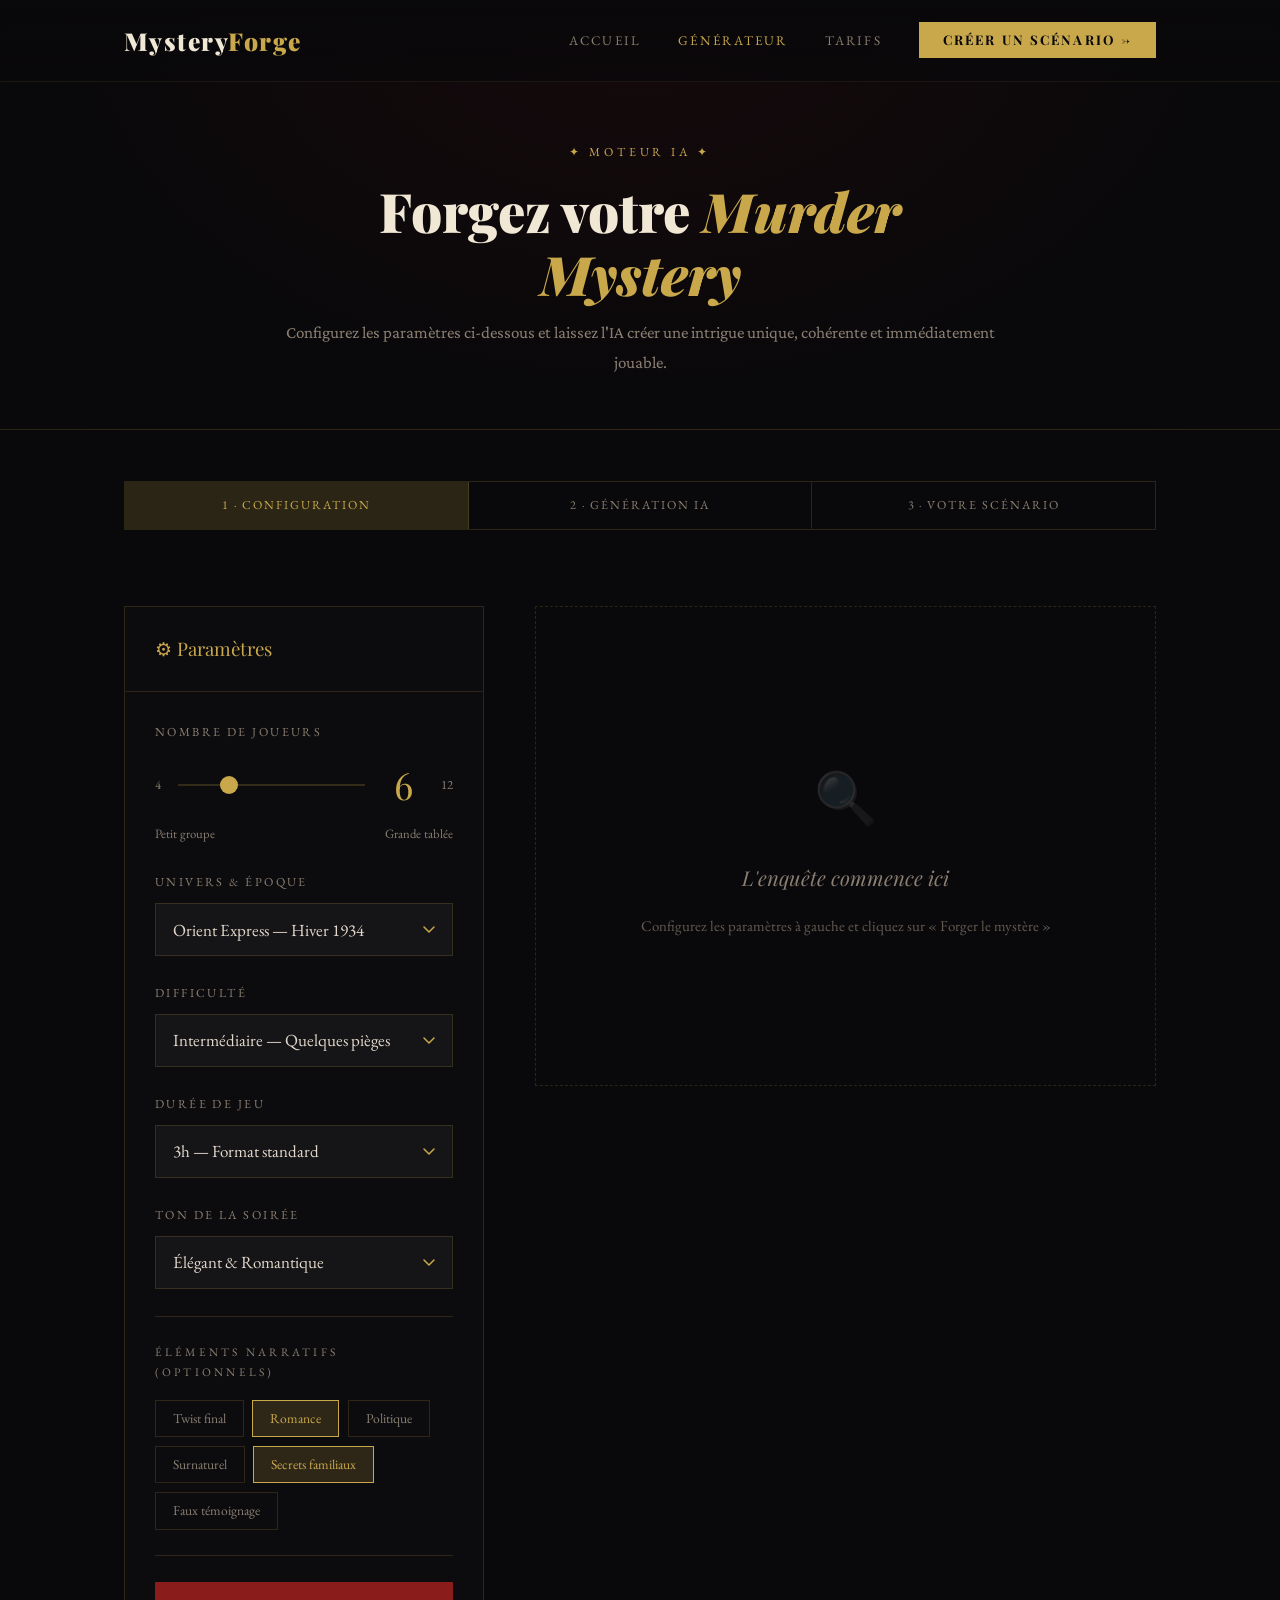
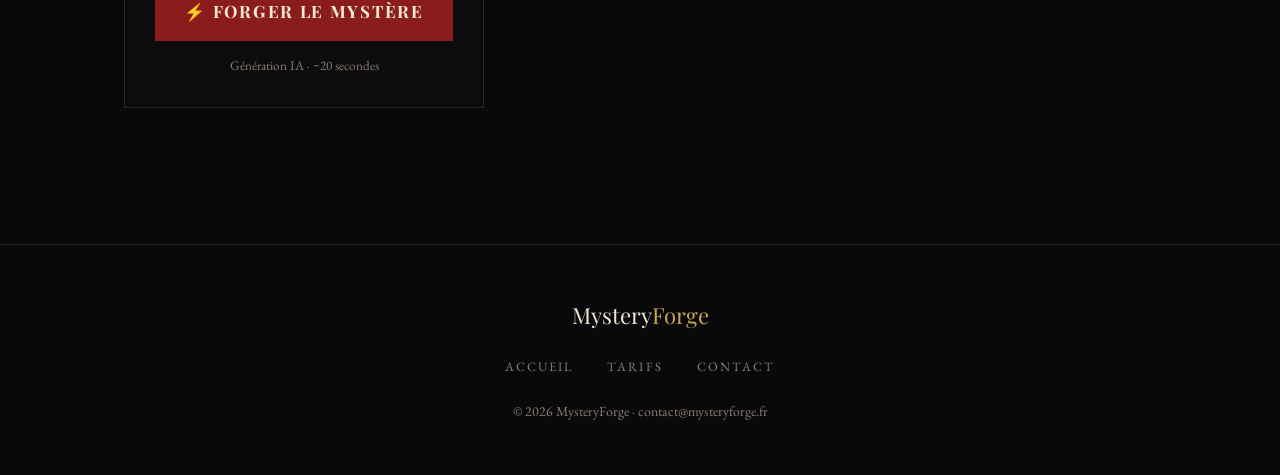
==== commit 378b3264: "Add files via upload" ====
--- a/generator.html
+++ b/generator.html
@@ -1,90 +1,243 @@
 <!DOCTYPE html>
 <html lang="fr">
 <head>
-    <meta charset="UTF-8">
-    <meta name="viewport" content="width=device-width, initial-scale=1.0">
-    <title>Générateur - MysteryForge</title>
-    <link rel="stylesheet" href="css/style.css">
-    <link href="https://fonts.googleapis.com/css2?family=Playfair+Display:wght@700&family=EB+Garamond:ital,wght@0,400;0,600;1,400&family=Inter:wght@400;600&display=swap" rel="stylesheet">
+  <meta charset="UTF-8">
+  <meta name="viewport" content="width=device-width, initial-scale=1.0">
+  <title>Générateur — MysteryForge</title>
+  <meta name="description" content="Configurez et générez votre scénario de murder mystery par IA en 30 secondes.">
+  <link rel="preconnect" href="https://fonts.googleapis.com">
+  <link rel="preconnect" href="https://fonts.gstatic.com" crossorigin>
+  <link href="https://fonts.googleapis.com/css2?family=Playfair+Display:ital,wght@0,400;0,700;0,900;1,400;1,700&amp;family=EB+Garamond:ital,wght@0,400;0,500;1,400&amp;family=Crimson+Pro:ital,wght@0,300;0,400;0,600;1,300;1,400&amp;display=swap" rel="stylesheet">
+  <link rel="stylesheet" href="css/style.css">
+  <style>
+    /* === PAGE GÉNÉRATEUR === */
+    .gen-layout {
+      display: grid;
+      grid-template-columns: 360px 1fr;
+      gap: 3rem;
+      align-items: start;
+      padding-top: 2rem;
+    }
+    .gen-form-panel {
+      position: sticky;
+      top: 90px;
+      border: 1px solid var(--bordure);
+      background: rgba(255,255,255,0.014);
+    }
+    .form-header {
+      padding: 1.5rem 1.75rem;
+      border-bottom: 1px solid var(--bordure);
+      font-family: var(--serif);
+      font-size: 1.1rem;
+      color: var(--or);
+      display: flex;
+      align-items: center;
+      gap: 0.6rem;
+    }
+    .form-body { padding: 1.75rem; }
+    .section-divider {
+      height: 1px;
+      background: var(--bordure);
+      margin: 1.5rem 0;
+    }
+    .form-section-title {
+      font-size: 0.68rem;
+      letter-spacing: 0.28em;
+      text-transform: uppercase;
+      color: var(--texte-muted);
+      margin-bottom: 1rem;
+    }
+    .gen-output-panel { min-height: 480px; }
+    .output-empty {
+      border: 1px dashed rgba(201,168,76,0.18);
+      padding: 6rem 2rem;
+      text-align: center;
+      display: flex;
+      flex-direction: column;
+      align-items: center;
+      gap: 1rem;
+      min-height: 480px;
+      justify-content: center;
+    }
+    .empty-icon { font-size: 3rem; opacity: 0.18; }
+    .empty-txt  { font-family: var(--serif); font-size: 1.2rem; color: var(--texte-muted); font-style: italic; }
+    .empty-sub  { font-size: 0.88rem; color: var(--texte-muted); opacity: 0.7; }
+    .progress-wrap { margin-bottom: 2rem; }
+
+    @media(max-width:960px){
+      .gen-layout { grid-template-columns: 1fr; }
+      .gen-form-panel { position: static; }
+    }
+
+    /* Print styles */
+    @media print {
+      #nav, .gen-form-panel, .output-actions, .progress-wrap { display: none !important; }
+      .gen-layout { display: block; }
+      body { background: white; color: black; }
+      .gen-output-panel { padding: 0; }
+      .scenario-nom, .section-title { color: #111; }
+    }
+  </style>
 </head>
-<body class="app-body">
-    <nav>
-        <div class="logo">MysteryForge</div>
-        <ul>
-            <li><a href="index.html">Accueil</a></li>
-            <li><a href="generator.html">Générateur</a></li>
-            <li><a href="pricing.html">Tarifs</a></li>
-        </ul>
-    </nav>
-
-    <div class="app-container">
-        <aside class="sidebar">
-            <div class="sidebar-header">
-                <h3>⚙️ Paramètres</h3>
+<body>
+
+<!-- NAVIGATION -->
+<nav id="nav">
+  <div class="nav-inner">
+    <a href="index.html" class="nav-logo">Mystery<em>Forge</em></a>
+    <ul class="nav-links">
+      <li><a href="index.html">Accueil</a></li>
+      <li><a href="generator.html" class="active">Générateur</a></li>
+      <li><a href="pricing.html">Tarifs</a></li>
+      <li><a href="generator.html" class="nav-cta">Créer un scénario →</a></li>
+    </ul>
+    <button class="nav-burger" aria-label="Menu" aria-expanded="false">☰</button>
+  </div>
+</nav>
+
+<!-- HERO COMPACT -->
+<div style="padding:8rem 0 3rem;text-align:center;border-bottom:1px solid var(--bordure);background:radial-gradient(ellipse at 50% 0%,rgba(139,28,28,0.1) 0%,transparent 65%)">
+  <div class="container--narrow">
+    <span class="section-eyebrow">✦ Moteur IA ✦</span>
+    <h1 style="font-family:var(--serif);font-size:clamp(2rem,5vw,3.2rem);font-weight:900;color:var(--parchemin);line-height:1.15;margin-bottom:0.75rem">
+      Forgez votre <em style="color:var(--or);font-style:italic">Murder Mystery</em>
+    </h1>
+    <p style="color:var(--texte-muted);font-size:1rem;font-family:var(--crimson)">Configurez les paramètres ci-dessous et laissez l'IA créer une intrigue unique, cohérente et immédiatement jouable.</p>
+  </div>
+</div>
+
+<!-- MAIN -->
+<main style="padding:3rem 0 8rem">
+  <div class="container">
+
+    <!-- PROGRESS -->
+    <div class="progress-wrap">
+      <div class="progress-steps">
+        <div class="progress-step active" id="step-1">1 · Configuration</div>
+        <div class="progress-step"        id="step-2">2 · Génération IA</div>
+        <div class="progress-step"        id="step-3">3 · Votre scénario</div>
+      </div>
+    </div>
+
+    <div class="gen-layout">
+
+      <!-- FORMULAIRE -->
+      <aside class="gen-form-panel">
+        <div class="form-header">⚙ Paramètres</div>
+        <div class="form-body">
+
+          <!-- Joueurs -->
+          <div class="form-group">
+            <label class="form-label">Nombre de joueurs</label>
+            <div class="range-row">
+              <span style="font-size:0.75rem;color:var(--texte-muted)">4</span>
+              <input type="range" id="nb-joueurs" min="4" max="12" value="6" step="1">
+              <span class="range-val" id="nb-joueurs-val">6</span>
+              <span style="font-size:0.75rem;color:var(--texte-muted)">12</span>
             </div>
-            
-            <div class="settings-group">
-                <label for="players">Nombre de joueurs : <span id="player-val">6</span></label>
-                <input type="range" id="players" min="4" max="12" value="6" oninput="document.getElementById('player-val').innerText = this.value">
-            </div>
-
-            <div class="settings-group">
-                <label for="universe">Univers & Époque</label>
-                <select id="universe">
-                    <option value="Orient Express — Hiver 1934">Orient Express — Hiver 1934</option>
-                    <option value="Manoir Anglais — Années 20">Manoir Anglais — Années 20</option>
-                    <option value="Station Spatiale — 2150">Station Spatiale — 2150</option>
-                    <option value="Auberge Médiévale — 1450">Auberge Médiévale — 1450</option>
-                </select>
-            </div>
-
-            <div class="settings-group">
-                <label for="difficulty">Difficulté</label>
-                <select id="difficulty">
-                    <option value="Facile — Indices évidents">Facile — Indices évidents</option>
-                    <option value="Intermédiaire — Quelques pièges">Intermédiaire — Quelques pièges</option>
-                    <option value="Difficile — Enquête complexe">Difficile — Enquête complexe</option>
-                </select>
-            </div>
-
-            <div class="settings-group">
-                <label for="duration">Durée de jeu</label>
-                <select id="duration">
-                    <option value="1h — Format court">1h — Format court</option>
-                    <option value="3h — Format standard">3h — Format standard</option>
-                    <option value="Soirée complète">Soirée complète</option>
-                </select>
-            </div>
-
-            <div class="settings-group">
-                <label for="tone">Ton de la soirée</label>
-                <select id="tone">
-                    <option value="Élégant & Romantique">Élégant & Romantique</option>
-                    <option value="Sombre & Angoissant">Sombre & Angoissant</option>
-                    <option value="Humoristique & Décalé">Humoristique & Décalé</option>
-                </select>
-            </div>
-
-            <button id="generate-btn" class="btn-generate">
-                <span>✨ Forger le mystère</span>
-            </button>
-        </aside>
-
-        <main class="main-content">
-            <div id="output-header">
-                <span class="status-badge">Prêt à générer</span>
-            </div>
-            
-            <div id="scenario-result" class="scenario-paper">
-                <div class="placeholder-text">
-                    <img src="https://img.icons8.com/ios/100/6366f1/search--v1.png" alt="Loupe" style="opacity: 0.2;">
-                    <p>Configurez vos paramètres à gauche et cliquez sur le bouton pour créer votre intrigue.</p>
-                </div>
-            </div>
-        </main>
+            <div class="range-bounds"><span>Petit groupe</span><span>Grande tablée</span></div>
+          </div>
+
+          <!-- Univers -->
+          <div class="form-group">
+            <label class="form-label" for="univers">Univers & Époque</label>
+            <select class="form-select" id="univers">
+              <option value="Manoir anglais, Angleterre victorienne, années 1880">Manoir anglais — Angleterre victorienne (1880)</option>
+              <option value="Villa Art Déco, Côte d'Azur, années 1920">Villa Art Déco — Côte d'Azur (1920)</option>
+              <option value="Orient Express, Europe centrale, hiver 1934" selected>Orient Express — Hiver 1934</option>
+              <option value="Château bourguignon, France, années 1930">Château bourguignon — France (1930)</option>
+              <option value="Hollywood doré, Los Angeles, années 1950">Hollywood doré — Los Angeles (1950)</option>
+              <option value="Yacht de luxe, Méditerranée, été 1965">Yacht de luxe — Méditerranée (1965)</option>
+              <option value="Chalet alpin suisse isolé, hiver contemporain">Chalet alpin — Hiver contemporain</option>
+              <option value="Manoir écossais sous la tempête, contemporain">Manoir écossais — Contemporain</option>
+              <option value="Château médiéval, Europe, XVe siècle">Château médiéval — XVe siècle</option>
+              <option value="Hôtel de luxe parisien, Paris, Belle Époque 1900">Hôtel de luxe — Paris, Belle Époque (1900)</option>
+              <option value="Croisière transatlantique, Atlantique Nord, 1938">Croisière transatlantique — 1938</option>
+            </select>
+          </div>
+
+          <!-- Difficulté -->
+          <div class="form-group">
+            <label class="form-label" for="difficulte">Difficulté</label>
+            <select class="form-select" id="difficulte">
+              <option value="Débutant : indices directs, 1 fausse piste, mobiles clairs, ambiance légère">Débutant — Soirée décontractée</option>
+              <option value="Intermédiaire : 2-3 fausses pistes, alibis contradictoires, indices ambigus" selected>Intermédiaire — Quelques pièges</option>
+              <option value="Expert : intrigues croisées, alibi du coupable presque parfait, twist final, red herrings multiples">Expert — Enquête complexe & twist</option>
+            </select>
+          </div>
+
+          <!-- Durée -->
+          <div class="form-group">
+            <label class="form-label" for="duree">Durée de jeu</label>
+            <select class="form-select" id="duree">
+              <option value="2 heures — format rapide, idéal pour une première soirée">2h — Format rapide</option>
+              <option value="3 heures — format standard, équilibre exploration et enquête" selected>3h — Format standard</option>
+              <option value="4h+ — format long, nombreuses sous-intrigues et rebondissements">4h+ — Soirée complète</option>
+            </select>
+          </div>
+
+          <!-- Ton -->
+          <div class="form-group">
+            <label class="form-label" for="ton">Ton de la soirée</label>
+            <select class="form-select" id="ton">
+              <option value="Dramatique et sombre, style roman noir">Dramatique & Sombre</option>
+              <option value="Élégant et romantique, style Agatha Christie" selected>Élégant & Romantique</option>
+              <option value="Légèrement humoristique, ambiance comédie policière">Humoristique & Décalé</option>
+              <option value="Mystérieux et atmosphérique, avec rumeurs surnaturelles">Mystérieux & Atmosphérique</option>
+            </select>
+          </div>
+
+          <div class="section-divider"></div>
+          <div class="form-section-title">Éléments narratifs (optionnels)</div>
+
+          <!-- Tags extras -->
+          <div class="tag-row" id="extras">
+            <span class="tag" data-value="Twist final inattendu">Twist final</span>
+            <span class="tag active" data-value="Sous-intrigue romantique entre suspects">Romance</span>
+            <span class="tag" data-value="Intrigue politique ou financière en arrière-plan">Politique</span>
+            <span class="tag" data-value="Rumeurs de surnaturel ou de malédiction (jamais confirmées)">Surnaturel</span>
+            <span class="tag active" data-value="Secrets de famille révélés en cours d'enquête">Secrets familiaux</span>
+            <span class="tag" data-value="Alibi du coupable soutenu par un complice involontaire">Faux témoignage</span>
+          </div>
+
+          <div class="section-divider"></div>
+
+          <button class="btn btn--rouge btn--full" id="btn-generate" style="padding:1.1rem;font-size:1rem;letter-spacing:0.1em">
+            ⚡ Forger le mystère
+          </button>
+          <p style="font-size:0.78rem;color:var(--texte-muted);text-align:center;margin-top:0.75rem">
+            Génération IA · ~20 secondes
+          </p>
+        </div>
+      </aside>
+
+      <!-- SORTIE -->
+      <div class="gen-output-panel" id="output-panel">
+        <div class="output-empty">
+          <div class="empty-icon">🔍</div>
+          <div class="empty-txt">L'enquête commence ici</div>
+          <div class="empty-sub">Configurez les paramètres à gauche et cliquez sur « Forger le mystère »</div>
+        </div>
+      </div>
+
     </div>
-
-    <script src="js/app.js"></script>
-    <script src="js/generator.js"></script>
+  </div>
+</main>
+
+<!-- FOOTER -->
+<footer class="footer">
+  <div class="container">
+    <a href="index.html" class="footer-logo">Mystery<em>Forge</em></a>
+    <div class="footer-links">
+      <a href="index.html">Accueil</a>
+      <a href="pricing.html">Tarifs</a>
+      <a href="#">Contact</a>
+    </div>
+    <p class="footer-copy">© 2026 MysteryForge · contact@mysteryforge.fr</p>
+  </div>
+</footer>
+
+<script src="js/app.js"></script>
+<script src="js/generator.js"></script>
 </body>
 </html>
--- a/css/style.css
+++ b/css/style.css
@@ -1,40 +1,590 @@
-/* On utilise Flexbox pour mettre la sidebar et le contenu côte à côte */
-.app-layout {
-    display: flex;
-    max-width: 1200px;
-    margin: 40px auto; /* Centre le site horizontalement */
-    gap: 30px; /* Espace entre les deux colonnes */
-    padding: 0 20px;
-}
-
-/* La sidebar prend une largeur fixe */
-.settings-sidebar {
-    flex: 0 0 300px; 
-    background: #1e293b; /* Couleur sombre pro */
-    padding: 25px;
-    border-radius: 12px;
-    border: 1px solid #334155;
-}
-
-/* La zone de texte prend tout le reste de l'espace */
-.scenario-display {
-    flex: 1;
-    background: white;
-    color: #1e293b;
-    min-height: 600px;
-    padding: 40px;
-    border-radius: 12px;
-    box-shadow: 0 10px 15px -3px rgba(0, 0, 0, 0.1);
-}
-
-/* On stylise les entrées pour qu'elles ne soient pas toutes petites */
-.control-group {
-    margin-bottom: 20px;
-}
-
-select, input {
-    width: 100%; /* Prend toute la largeur de la sidebar */
-    padding: 10px;
-    margin-top: 8px;
-    border-radius: 6px;
-}
+/* ============================================
+   MYSTERYFORGE — Feuille de style partagée
+   ============================================ */
+
+/* === VARIABLES === */
+:root {
+  --noir:        #09080a;
+  --encre:       #141118;
+  --encre-light: #1c1823;
+  --parchemin:   #f0e8d5;
+  --parchemin-dim:#bfb49e;
+  --or:          #c9a84c;
+  --or-pale:     #e8d5a0;
+  --or-dim:      rgba(201,168,76,0.18);
+  --rouge:       #8b1c1c;
+  --rouge-vif:   #c42b2b;
+  --texte:       #e2d8cc;
+  --texte-muted: #8a7f72;
+  --bordure:     rgba(201,168,76,0.18);
+  --bordure-forte:rgba(201,168,76,0.45);
+  --serif:       'Playfair Display', Georgia, serif;
+  --body:        'EB Garamond', Georgia, serif;
+  --crimson:     'Crimson Pro', Georgia, serif;
+}
+
+/* === RESET === */
+*, *::before, *::after { box-sizing: border-box; margin: 0; padding: 0; }
+html { scroll-behavior: smooth; font-size: 17px; }
+body {
+  background: var(--noir);
+  color: var(--texte);
+  font-family: var(--body);
+  line-height: 1.75;
+  overflow-x: hidden;
+}
+img { max-width: 100%; display: block; }
+a { color: inherit; text-decoration: none; }
+
+/* === UTILITAIRES === */
+.container { max-width: 1100px; margin: 0 auto; padding: 0 2rem; }
+.container--narrow { max-width: 780px; margin: 0 auto; padding: 0 2rem; }
+.section-pad { padding: 7rem 0; }
+.gold { color: var(--or); }
+.muted { color: var(--texte-muted); }
+.sr-only { position:absolute;width:1px;height:1px;overflow:hidden;clip:rect(0,0,0,0); }
+
+.section-eyebrow {
+  display: inline-block;
+  color: var(--or);
+  font-family: var(--body);
+  font-size: 0.72rem;
+  letter-spacing: 0.32em;
+  text-transform: uppercase;
+  margin-bottom: 1rem;
+}
+.section-title {
+  font-family: var(--serif);
+  font-size: clamp(1.9rem, 4vw, 3rem);
+  color: var(--parchemin);
+  line-height: 1.15;
+}
+.section-subtitle {
+  font-size: 1.05rem;
+  color: var(--texte-muted);
+  max-width: 560px;
+  margin-top: 0.75rem;
+  line-height: 1.8;
+}
+.divider {
+  width: 48px;
+  height: 1px;
+  background: var(--or);
+  margin: 1.5rem 0;
+}
+.divider--center { margin: 1.5rem auto; }
+
+/* === BOUTONS === */
+.btn {
+  display: inline-block;
+  font-family: var(--serif);
+  font-size: 0.9rem;
+  letter-spacing: 0.08em;
+  font-weight: 700;
+  text-transform: uppercase;
+  padding: 0.9rem 2rem;
+  cursor: pointer;
+  border: none;
+  transition: all 0.28s;
+  text-align: center;
+}
+.btn--gold {
+  background: var(--or);
+  color: var(--noir);
+}
+.btn--gold:hover {
+  background: var(--or-pale);
+  transform: translateY(-2px);
+  box-shadow: 0 10px 32px rgba(201,168,76,0.22);
+}
+.btn--outline {
+  background: transparent;
+  color: var(--texte);
+  border: 1px solid var(--bordure);
+}
+.btn--outline:hover {
+  border-color: var(--or);
+  color: var(--or);
+}
+.btn--rouge {
+  background: var(--rouge);
+  color: var(--parchemin);
+}
+.btn--rouge:hover {
+  background: var(--rouge-vif);
+  transform: translateY(-1px);
+}
+.btn--full { width: 100%; display: block; }
+.btn--lg { padding: 1.1rem 2.8rem; font-size: 1rem; }
+.btn:disabled {
+  opacity: 0.45;
+  cursor: not-allowed;
+  transform: none !important;
+  box-shadow: none !important;
+}
+
+/* === NAVIGATION === */
+#nav {
+  position: fixed; top: 0; left: 0; right: 0; z-index: 200;
+  padding: 1.1rem 0;
+  background: linear-gradient(to bottom, rgba(9,8,10,0.96) 0%, rgba(9,8,10,0.7) 100%);
+  border-bottom: 1px solid rgba(201,168,76,0.1);
+  backdrop-filter: blur(6px);
+  -webkit-backdrop-filter: blur(6px);
+  transition: padding 0.3s;
+}
+.nav-inner {
+  max-width: 1100px; margin: 0 auto; padding: 0 2rem;
+  display: flex; justify-content: space-between; align-items: center; gap: 1.5rem;
+}
+.nav-logo {
+  font-family: var(--serif);
+  font-size: 1.45rem;
+  font-weight: 900;
+  color: var(--parchemin);
+  letter-spacing: 0.06em;
+  white-space: nowrap;
+}
+.nav-logo em { color: var(--or); font-style: normal; }
+.nav-links {
+  display: flex; align-items: center; gap: 2.2rem; list-style: none;
+}
+.nav-links a {
+  font-size: 0.78rem;
+  letter-spacing: 0.16em;
+  text-transform: uppercase;
+  color: var(--texte-muted);
+  transition: color 0.25s;
+}
+.nav-links a:hover,
+.nav-links a.active { color: var(--or); }
+.nav-cta {
+  background: var(--or);
+  color: var(--noir) !important;
+  padding: 0.55rem 1.4rem;
+  font-family: var(--serif);
+  font-weight: 700;
+  font-size: 0.78rem !important;
+  letter-spacing: 0.12em;
+  text-transform: uppercase;
+  transition: background 0.25s, transform 0.25s !important;
+}
+.nav-cta:hover { background: var(--or-pale) !important; transform: translateY(-1px); }
+.nav-burger {
+  display: none;
+  background: none; border: none; cursor: pointer;
+  color: var(--texte); font-size: 1.4rem;
+}
+
+/* === HERO COMMUN === */
+.hero {
+  padding: 14rem 0 7rem;
+  text-align: center;
+  position: relative;
+  overflow: hidden;
+}
+.hero::before {
+  content: '';
+  position: absolute; inset: 0; pointer-events: none;
+  background:
+    radial-gradient(ellipse 80% 55% at 50% 0%, rgba(139,28,28,0.14) 0%, transparent 65%),
+    radial-gradient(ellipse 50% 40% at 15% 85%, rgba(201,168,76,0.06) 0%, transparent 60%),
+    radial-gradient(ellipse 40% 30% at 85% 75%, rgba(139,28,28,0.05) 0%, transparent 50%);
+}
+.hero-badge {
+  display: inline-block;
+  border: 1px solid rgba(201,168,76,0.45);
+  color: var(--or);
+  font-size: 0.68rem;
+  letter-spacing: 0.32em;
+  text-transform: uppercase;
+  padding: 0.4rem 1.6rem;
+  margin-bottom: 2rem;
+  animation: fadeUp 0.7s ease both;
+}
+.hero h1 {
+  font-family: var(--serif);
+  font-size: clamp(2.8rem, 7vw, 5.4rem);
+  font-weight: 900;
+  color: var(--parchemin);
+  line-height: 1.08;
+  max-width: 960px;
+  margin: 0 auto 1.5rem;
+  animation: fadeUp 0.7s ease 0.15s both;
+}
+.hero h1 em { font-style: italic; color: var(--or); }
+.hero .tagline {
+  font-size: 1.15rem;
+  color: var(--texte-muted);
+  max-width: 580px;
+  margin: 0 auto 3rem;
+  font-family: var(--crimson);
+  animation: fadeUp 0.7s ease 0.3s both;
+}
+.hero-cta {
+  display: flex; gap: 1rem; justify-content: center; flex-wrap: wrap;
+  animation: fadeUp 0.7s ease 0.45s both;
+}
+
+/* === BANDES DECORATIVES === */
+.stripe {
+  height: 1px;
+  background: linear-gradient(to right, transparent, var(--or), transparent);
+  opacity: 0.35;
+  margin: 0;
+}
+
+/* === CARDS === */
+.card {
+  background: rgba(255,255,255,0.015);
+  border: 1px solid var(--bordure);
+  padding: 2rem;
+  transition: border-color 0.3s;
+}
+.card:hover { border-color: var(--bordure-forte); }
+.card-icon {
+  font-size: 1.6rem;
+  margin-bottom: 1rem;
+  opacity: 0.8;
+}
+.card h3 {
+  font-family: var(--serif);
+  font-size: 1.1rem;
+  color: var(--parchemin);
+  margin-bottom: 0.6rem;
+}
+.card p { font-size: 0.95rem; color: var(--texte-muted); line-height: 1.75; }
+
+/* === FORMULAIRES === */
+.form-group { margin-bottom: 1.6rem; }
+.form-label {
+  display: block;
+  font-size: 0.72rem;
+  letter-spacing: 0.2em;
+  text-transform: uppercase;
+  color: var(--texte-muted);
+  margin-bottom: 0.55rem;
+}
+.form-select {
+  width: 100%;
+  background: rgba(255,255,255,0.035);
+  border: 1px solid var(--bordure);
+  color: var(--texte);
+  padding: 0.85rem 2.5rem 0.85rem 1rem;
+  font-family: var(--body);
+  font-size: 1rem;
+  cursor: pointer;
+  appearance: none;
+  -webkit-appearance: none;
+  outline: none;
+  transition: border-color 0.25s;
+  background-image: url("data:image/svg+xml,%3Csvg xmlns='http://www.w3.org/2000/svg' width='12' height='7' viewBox='0 0 12 7'%3E%3Cpath d='M1 1l5 5 5-5' stroke='%23c9a84c' stroke-width='1.5' fill='none' stroke-linecap='round' stroke-linejoin='round'/%3E%3C/svg%3E");
+  background-repeat: no-repeat;
+  background-position: right 1rem center;
+}
+.form-select:hover,
+.form-select:focus { border-color: var(--or); }
+.form-select option { background: #141118; color: var(--texte); }
+.range-row { display: flex; align-items: center; gap: 1rem; }
+.range-val {
+  font-family: var(--serif);
+  font-size: 2.2rem;
+  color: var(--or);
+  min-width: 2.5rem;
+  text-align: center;
+}
+input[type="range"] {
+  flex: 1;
+  -webkit-appearance: none;
+  appearance: none;
+  height: 2px;
+  background: rgba(201,168,76,0.2);
+  cursor: pointer;
+  outline: none;
+  border: none;
+}
+input[type="range"]::-webkit-slider-thumb {
+  -webkit-appearance: none;
+  width: 18px; height: 18px;
+  border-radius: 50%;
+  background: var(--or);
+  cursor: pointer;
+  transition: transform 0.2s;
+}
+input[type="range"]::-webkit-slider-thumb:hover { transform: scale(1.25); }
+.range-bounds { display: flex; justify-content: space-between; font-size: 0.75rem; color: var(--texte-muted); margin-top: 0.3rem; }
+.check-group { display: flex; flex-direction: column; gap: 0.65rem; }
+.check-item {
+  display: flex; align-items: center; gap: 0.8rem;
+  cursor: pointer; font-size: 1rem; color: var(--texte);
+}
+.check-item input[type="checkbox"] {
+  appearance: none; -webkit-appearance: none;
+  width: 19px; height: 19px; min-width: 19px;
+  border: 1px solid var(--bordure);
+  background: transparent; cursor: pointer; position: relative;
+  transition: all 0.2s;
+}
+.check-item input:checked { background: var(--or); border-color: var(--or); }
+.check-item input:checked::after {
+  content: '✓'; position: absolute;
+  top: 50%; left: 50%; transform: translate(-50%, -50%);
+  color: var(--noir); font-size: 11px; font-weight: bold; line-height: 1;
+}
+.tag-row { display: flex; flex-wrap: wrap; gap: 0.5rem; }
+.tag {
+  padding: 0.35rem 1rem;
+  border: 1px solid var(--bordure);
+  font-size: 0.8rem;
+  color: var(--texte-muted);
+  cursor: pointer;
+  transition: all 0.2s;
+  user-select: none;
+}
+.tag.active, .tag:hover { border-color: var(--or); color: var(--or); background: var(--or-dim); }
+
+/* === LOADING SPINNER === */
+.spinner {
+  width: 42px; height: 42px;
+  border: 2px solid rgba(201,168,76,0.15);
+  border-top-color: var(--or);
+  border-radius: 50%;
+  animation: spin 0.9s linear infinite;
+  margin: 2rem auto;
+}
+.loading-text {
+  font-family: var(--serif);
+  font-size: 1.1rem;
+  color: var(--or);
+  text-align: center;
+  animation: pulse 2s ease infinite;
+}
+.loading-sub { font-size: 0.88rem; color: var(--texte-muted); text-align: center; margin-top: 0.5rem; }
+
+/* === SCENARIO OUTPUT === */
+.scenario-out { animation: fadeUp 0.6s ease both; }
+.scenario-masthead {
+  text-align: center;
+  padding-bottom: 2rem;
+  margin-bottom: 2rem;
+  border-bottom: 1px solid var(--bordure);
+}
+.scenario-nom {
+  font-family: var(--serif);
+  font-size: clamp(1.7rem, 4vw, 2.4rem);
+  color: var(--parchemin);
+  line-height: 1.2;
+  margin-bottom: 0.5rem;
+}
+.scenario-lieu {
+  font-size: 0.75rem;
+  letter-spacing: 0.28em;
+  text-transform: uppercase;
+  color: var(--or);
+  margin-bottom: 1.5rem;
+}
+.scenario-synopsis {
+  font-size: 1.05rem;
+  color: var(--texte-muted);
+  line-height: 1.9;
+  font-style: italic;
+  font-family: var(--crimson);
+  max-width: 680px;
+  margin: 0 auto;
+  padding: 1.5rem;
+  border-left: 3px solid var(--or);
+  background: rgba(201,168,76,0.03);
+  text-align: left;
+}
+.output-block { margin-bottom: 2.5rem; }
+.output-label {
+  font-size: 0.72rem;
+  letter-spacing: 0.3em;
+  text-transform: uppercase;
+  color: var(--or);
+  display: flex;
+  align-items: center;
+  gap: 0.75rem;
+  margin-bottom: 1.2rem;
+}
+.output-label::after { content: ''; flex: 1; height: 1px; background: var(--bordure); }
+.crime-box {
+  background: rgba(139,28,28,0.07);
+  border: 1px solid rgba(139,28,28,0.3);
+  padding: 1.5rem;
+  display: grid;
+  grid-template-columns: 1fr 1fr;
+  gap: 1rem;
+}
+.crime-item { font-size: 0.92rem; }
+.crime-item strong { display: block; font-size: 0.7rem; letter-spacing: 0.18em; text-transform: uppercase; color: var(--rouge-vif); margin-bottom: 0.25rem; font-family: var(--body); }
+.crime-item span { color: var(--texte); }
+.perso-grid {
+  display: grid;
+  grid-template-columns: repeat(auto-fit, minmax(280px, 1fr));
+  gap: 1rem;
+}
+.perso-card {
+  border: 1px solid var(--bordure);
+  padding: 1.4rem;
+  background: rgba(255,255,255,0.015);
+  transition: border-color 0.25s;
+  position: relative;
+}
+.perso-card:hover { border-color: var(--bordure-forte); }
+.perso-card.victime { border-color: rgba(139,28,28,0.45); background: rgba(139,28,28,0.04); }
+.perso-card.coupable { border-color: rgba(201,168,76,0.45); background: rgba(201,168,76,0.04); }
+.perso-badge {
+  position: absolute; top: -1px; right: 1.2rem;
+  font-size: 0.65rem; letter-spacing: 0.2em; text-transform: uppercase;
+  padding: 0.25rem 0.75rem; font-weight: 700;
+}
+.perso-badge.victime { background: var(--rouge); color: var(--parchemin); }
+.perso-badge.coupable { background: var(--or); color: var(--noir); }
+.perso-nom { font-family: var(--serif); font-size: 1.05rem; color: var(--parchemin); margin-bottom: 0.2rem; }
+.perso-role { font-size: 0.72rem; letter-spacing: 0.15em; text-transform: uppercase; color: var(--or); margin-bottom: 0.75rem; }
+.perso-desc { font-size: 0.9rem; color: var(--texte-muted); line-height: 1.7; margin-bottom: 0.75rem; }
+.perso-section { font-size: 0.82rem; margin-bottom: 0.4rem; color: var(--texte); }
+.perso-section strong { color: var(--texte-muted); font-size: 0.68rem; text-transform: uppercase; letter-spacing: 0.12em; display: block; margin-bottom: 0.2rem; font-family: var(--body); }
+.perso-secret {
+  margin-top: 0.75rem;
+  padding-top: 0.75rem;
+  border-top: 1px solid rgba(139,28,28,0.2);
+  font-size: 0.82rem;
+  color: #d46060;
+  font-style: italic;
+}
+.perso-secret::before { content: '⚠ Secret personnel : '; font-style: normal; font-size: 0.68rem; text-transform: uppercase; letter-spacing: 0.12em; color: var(--rouge-vif); display: block; margin-bottom: 0.2rem; }
+.timeline-list { list-style: none; display: flex; flex-direction: column; gap: 0; position: relative; }
+.timeline-list::before { content: ''; position: absolute; left: 3.5rem; top: 0; bottom: 0; width: 1px; background: var(--bordure); }
+.timeline-item { display: flex; gap: 1.5rem; padding: 1rem 0; position: relative; align-items: flex-start; }
+.timeline-heure {
+  min-width: 3rem; text-align: right;
+  font-family: var(--serif); font-size: 0.9rem; color: var(--or); padding-top: 0.1rem;
+  position: relative; z-index: 1;
+}
+.timeline-dot {
+  width: 9px; height: 9px; border-radius: 50%;
+  background: var(--or); flex-shrink: 0; margin-top: 0.45rem;
+  position: relative; z-index: 1; border: 2px solid var(--encre);
+  box-shadow: 0 0 0 3px rgba(201,168,76,0.15);
+}
+.timeline-txt { font-size: 0.92rem; color: var(--texte-muted); line-height: 1.7; }
+.indices-list { list-style: none; display: flex; flex-direction: column; gap: 0.75rem; }
+.indice-item {
+  display: flex; gap: 1rem; align-items: flex-start;
+  padding: 1rem 1.25rem;
+  border: 1px solid var(--bordure);
+  background: rgba(255,255,255,0.018);
+  transition: border-color 0.25s;
+}
+.indice-item:hover { border-color: var(--bordure-forte); }
+.indice-item.red-herring { border-color: rgba(139,28,28,0.2); opacity: 0.75; }
+.indice-num { font-family: var(--serif); font-size: 1.4rem; color: var(--or); flex-shrink: 0; line-height: 1.3; font-weight: 700; }
+.indice-body { flex: 1; }
+.indice-titre { font-size: 0.95rem; color: var(--parchemin); margin-bottom: 0.2rem; }
+.indice-lieu { font-size: 0.72rem; color: var(--texte-muted); text-transform: uppercase; letter-spacing: 0.12em; margin-bottom: 0.35rem; }
+.indice-desc { font-size: 0.88rem; color: var(--texte-muted); line-height: 1.65; }
+.indice-gm { font-size: 0.82rem; color: rgba(201,168,76,0.7); font-style: italic; margin-top: 0.35rem; }
+.revelation-wrap {
+  background: rgba(139,28,28,0.07);
+  border: 1px solid rgba(139,28,28,0.35);
+  padding: 2rem;
+}
+.revelation-warn {
+  text-align: center;
+  font-size: 0.68rem;
+  letter-spacing: 0.28em;
+  text-transform: uppercase;
+  color: var(--rouge-vif);
+  margin-bottom: 1.5rem;
+  padding-bottom: 1rem;
+  border-bottom: 1px solid rgba(139,28,28,0.25);
+}
+.revelation-txt { font-size: 0.97rem; color: var(--texte); line-height: 1.9; }
+.revelation-mobile { margin-top: 1rem; padding-top: 1rem; border-top: 1px solid rgba(139,28,28,0.2); font-size: 0.88rem; color: var(--texte-muted); font-style: italic; }
+.output-actions { display: flex; gap: 0.75rem; flex-wrap: wrap; margin-top: 2rem; }
+.btn-act {
+  display: flex; align-items: center; gap: 0.5rem;
+  background: transparent; border: 1px solid var(--bordure);
+  color: var(--texte-muted); padding: 0.7rem 1.2rem;
+  font-family: var(--body); font-size: 0.92rem;
+  cursor: pointer; transition: all 0.25s;
+}
+.btn-act:hover { border-color: var(--or); color: var(--or); }
+.btn-act-gold { background: var(--or) !important; border-color: var(--or) !important; color: var(--noir) !important; font-weight: 700; }
+.btn-act-gold:hover { background: var(--or-pale) !important; }
+
+/* === STATS === */
+.stats-row {
+  display: flex; gap: 3rem; flex-wrap: wrap; justify-content: center;
+  padding-top: 3rem; margin-top: 3rem;
+  border-top: 1px solid var(--bordure);
+}
+.stat-item { text-align: center; }
+.stat-num {
+  font-family: var(--serif);
+  font-size: 2.4rem;
+  color: var(--or);
+  display: block; line-height: 1;
+  margin-bottom: 0.35rem;
+}
+.stat-lbl { font-size: 0.75rem; letter-spacing: 0.16em; text-transform: uppercase; color: var(--texte-muted); }
+
+/* === ANIMATIONS === */
+@keyframes fadeUp {
+  from { opacity: 0; transform: translateY(22px); }
+  to   { opacity: 1; transform: translateY(0); }
+}
+@keyframes spin { to { transform: rotate(360deg); } }
+@keyframes pulse { 0%,100%{opacity:0.65}50%{opacity:1} }
+
+/* === PROGRESS BAR === */
+.progress-steps {
+  display: flex; gap: 0; margin-bottom: 2.5rem; border: 1px solid var(--bordure);
+}
+.progress-step {
+  flex: 1; padding: 0.75rem 1rem; text-align: center;
+  font-size: 0.72rem; letter-spacing: 0.16em; text-transform: uppercase;
+  color: var(--texte-muted); border-right: 1px solid var(--bordure);
+  transition: all 0.3s; cursor: default;
+}
+.progress-step:last-child { border-right: none; }
+.progress-step.active { background: var(--or-dim); color: var(--or); }
+.progress-step.done { color: rgba(201,168,76,0.5); }
+
+/* === FOOTER === */
+.footer {
+  border-top: 1px solid var(--bordure);
+  padding: 3rem 0;
+  text-align: center;
+}
+.footer-logo { font-family: var(--serif); font-size: 1.3rem; color: var(--parchemin); margin-bottom: 1.25rem; display: block; }
+.footer-logo em { color: var(--or); font-style: normal; }
+.footer-links { display: flex; gap: 2rem; justify-content: center; flex-wrap: wrap; margin-bottom: 1.25rem; }
+.footer-links a { font-size: 0.75rem; letter-spacing: 0.16em; text-transform: uppercase; color: var(--texte-muted); transition: color 0.25s; }
+.footer-links a:hover { color: var(--or); }
+.footer-copy { font-size: 0.82rem; color: var(--texte-muted); }
+
+/* === RESPONSIVE === */
+@media (max-width: 900px) {
+  .nav-links { display: none; }
+  .nav-links.open {
+    display: flex; flex-direction: column;
+    position: fixed; inset: 0; top: 60px;
+    background: rgba(9,8,10,0.98);
+    justify-content: center; align-items: center;
+    gap: 2.5rem; z-index: 190;
+  }
+  .nav-burger { display: block; }
+  .hero { padding: 10rem 0 5rem; }
+  .perso-grid { grid-template-columns: 1fr; }
+  .crime-box { grid-template-columns: 1fr; }
+  .stats-row { gap: 2rem; }
+  .output-actions { flex-direction: column; }
+}
+@media (max-width: 600px) {
+  .section-pad { padding: 5rem 0; }
+  .hero h1 { font-size: 2.5rem; }
+  .btn--lg { padding: 0.9rem 1.8rem; }
+}
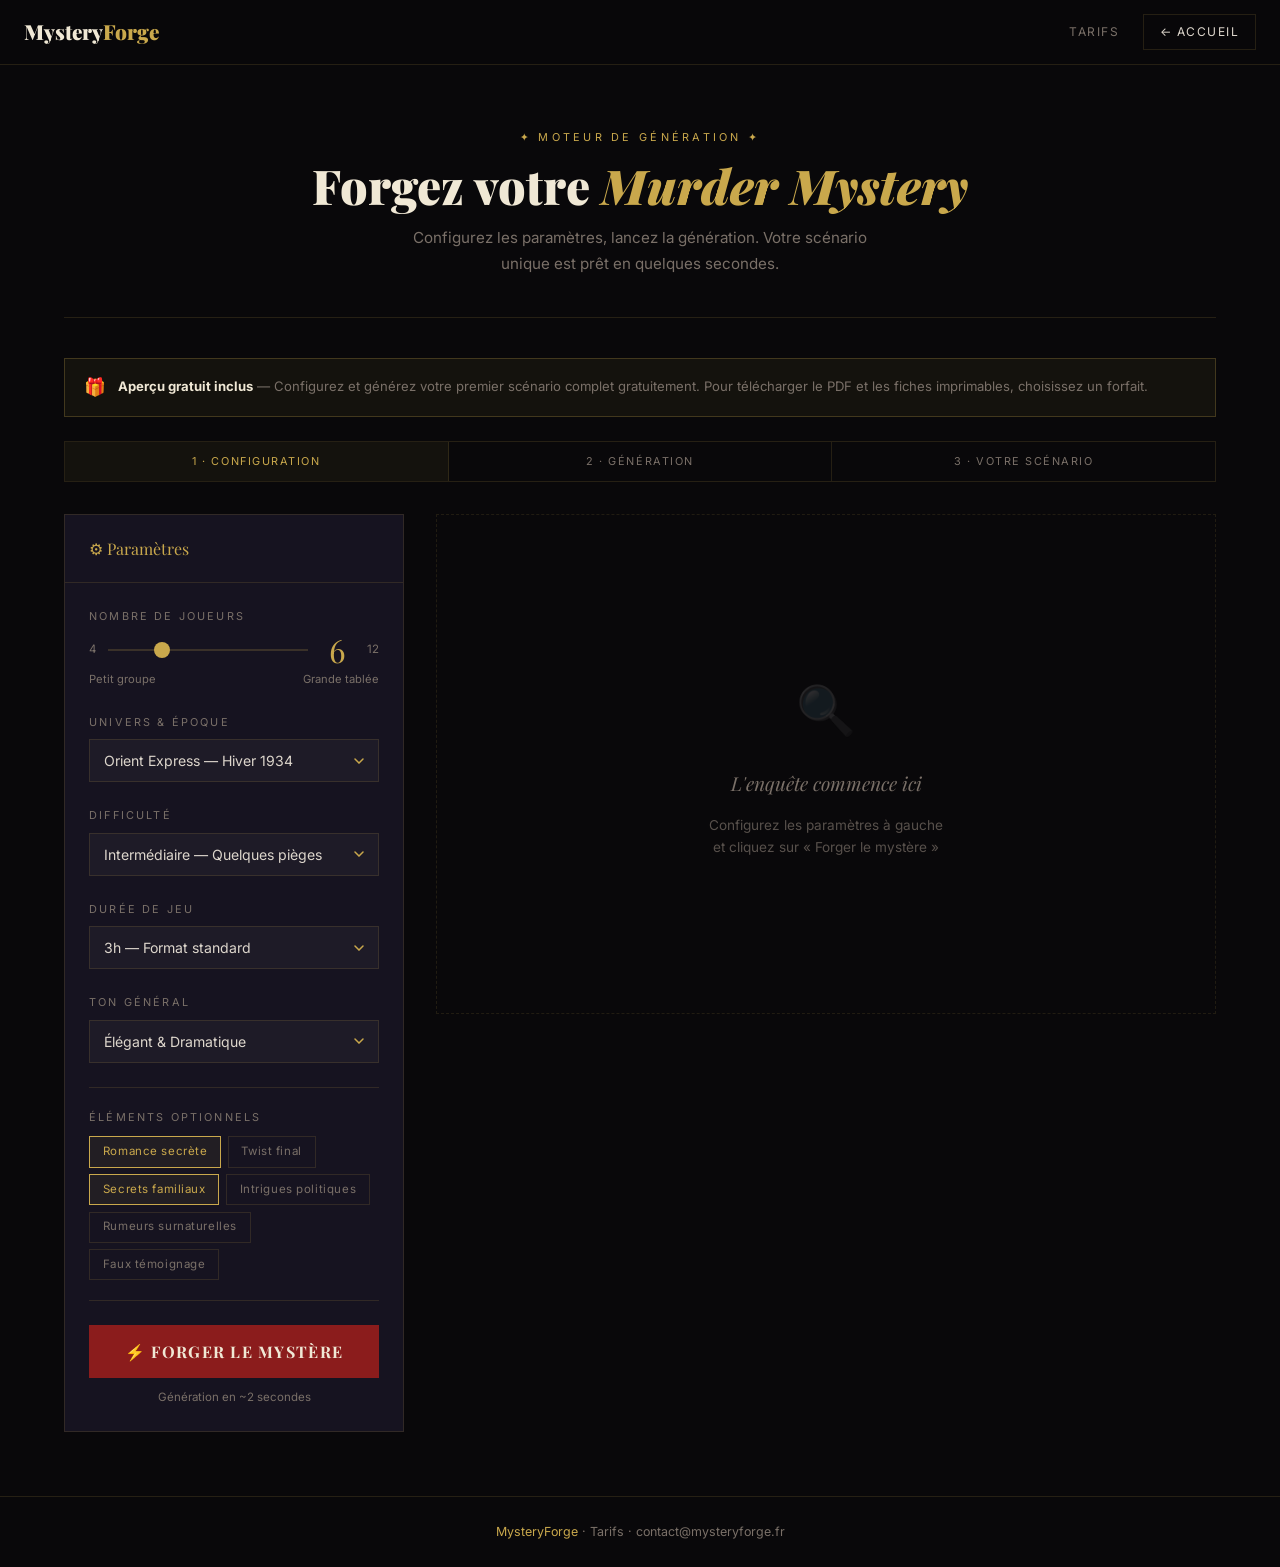
==== commit 0017edab: "Update generator.html" ====
--- a/generator.html
+++ b/generator.html
@@ -1,243 +1,951 @@
 <!DOCTYPE html>
 <html lang="fr">
 <head>
-  <meta charset="UTF-8">
-  <meta name="viewport" content="width=device-width, initial-scale=1.0">
-  <title>Générateur — MysteryForge</title>
-  <meta name="description" content="Configurez et générez votre scénario de murder mystery par IA en 30 secondes.">
-  <link rel="preconnect" href="https://fonts.googleapis.com">
-  <link rel="preconnect" href="https://fonts.gstatic.com" crossorigin>
-  <link href="https://fonts.googleapis.com/css2?family=Playfair+Display:ital,wght@0,400;0,700;0,900;1,400;1,700&amp;family=EB+Garamond:ital,wght@0,400;0,500;1,400&amp;family=Crimson+Pro:ital,wght@0,300;0,400;0,600;1,300;1,400&amp;display=swap" rel="stylesheet">
-  <link rel="stylesheet" href="css/style.css">
-  <style>
-    /* === PAGE GÉNÉRATEUR === */
-    .gen-layout {
-      display: grid;
-      grid-template-columns: 360px 1fr;
-      gap: 3rem;
-      align-items: start;
-      padding-top: 2rem;
-    }
-    .gen-form-panel {
-      position: sticky;
-      top: 90px;
-      border: 1px solid var(--bordure);
-      background: rgba(255,255,255,0.014);
-    }
-    .form-header {
-      padding: 1.5rem 1.75rem;
-      border-bottom: 1px solid var(--bordure);
-      font-family: var(--serif);
-      font-size: 1.1rem;
-      color: var(--or);
-      display: flex;
-      align-items: center;
-      gap: 0.6rem;
-    }
-    .form-body { padding: 1.75rem; }
-    .section-divider {
-      height: 1px;
-      background: var(--bordure);
-      margin: 1.5rem 0;
-    }
-    .form-section-title {
-      font-size: 0.68rem;
-      letter-spacing: 0.28em;
-      text-transform: uppercase;
-      color: var(--texte-muted);
-      margin-bottom: 1rem;
-    }
-    .gen-output-panel { min-height: 480px; }
-    .output-empty {
-      border: 1px dashed rgba(201,168,76,0.18);
-      padding: 6rem 2rem;
-      text-align: center;
-      display: flex;
-      flex-direction: column;
-      align-items: center;
-      gap: 1rem;
-      min-height: 480px;
-      justify-content: center;
-    }
-    .empty-icon { font-size: 3rem; opacity: 0.18; }
-    .empty-txt  { font-family: var(--serif); font-size: 1.2rem; color: var(--texte-muted); font-style: italic; }
-    .empty-sub  { font-size: 0.88rem; color: var(--texte-muted); opacity: 0.7; }
-    .progress-wrap { margin-bottom: 2rem; }
-
-    @media(max-width:960px){
-      .gen-layout { grid-template-columns: 1fr; }
-      .gen-form-panel { position: static; }
-    }
-
-    /* Print styles */
-    @media print {
-      #nav, .gen-form-panel, .output-actions, .progress-wrap { display: none !important; }
-      .gen-layout { display: block; }
-      body { background: white; color: black; }
-      .gen-output-panel { padding: 0; }
-      .scenario-nom, .section-title { color: #111; }
-    }
-  </style>
+<meta charset="UTF-8">
+<meta name="viewport" content="width=device-width, initial-scale=1.0">
+<title>Générateur — MysteryForge</title>
+<link rel="preconnect" href="https://fonts.googleapis.com">
+<link rel="preconnect" href="https://fonts.gstatic.com" crossorigin>
+<link href="https://fonts.googleapis.com/css2?family=Playfair+Display:ital,wght@0,700;0,900;1,700&family=Inter:wght@300;400;500;600&display=swap" rel="stylesheet">
+<style>
+*,*::before,*::after{box-sizing:border-box;margin:0;padding:0}
+html{font-size:16px;scroll-behavior:smooth}
+:root{
+  --noir:#09080a;--encre:#0f0d12;--surface:#161320;--surface2:#1e1b27;
+  --or:#c9a84c;--or2:#e8d5a0;--rouge:#8b1c1c;--rouge2:#c42b2b;
+  --texte:#ddd6cc;--muted:#7a7068;
+  --bordure:rgba(201,168,76,0.15);--bordure2:rgba(201,168,76,0.4);
+  --serif:'Playfair Display',Georgia,serif;
+  --sans:'Inter',system-ui,sans-serif;
+}
+body{background:var(--noir);color:var(--texte);font-family:var(--sans);line-height:1.7;overflow-x:hidden}
+a{color:inherit;text-decoration:none}
+
+/* ── NAV ── */
+nav{position:fixed;top:0;left:0;right:0;z-index:100;padding:.9rem 1.5rem;
+  background:rgba(9,8,10,.95);border-bottom:1px solid var(--bordure);
+  backdrop-filter:blur(12px);display:flex;justify-content:space-between;align-items:center}
+.logo{font-family:var(--serif);font-size:1.3rem;font-weight:900;color:#f0e8d5}
+.logo span{color:var(--or)}
+.nav-r{display:flex;align-items:center;gap:1.5rem}
+.nav-r a{font-size:.75rem;letter-spacing:.12em;text-transform:uppercase;color:var(--muted);transition:color .2s}
+.nav-r a:hover{color:var(--or)}
+.nav-home-btn{background:transparent;border:1px solid var(--bordure);color:var(--texte)!important;padding:.4rem 1rem}
+
+/* ── LAYOUT ── */
+.page{padding:5rem 1.5rem 4rem;max-width:1200px;margin:0 auto}
+.page-header{text-align:center;padding:3rem 0 2.5rem;border-bottom:1px solid var(--bordure);margin-bottom:2.5rem}
+.eyebrow{color:var(--or);font-size:.68rem;letter-spacing:.3em;text-transform:uppercase;display:block;margin-bottom:.7rem}
+.page-title{font-family:var(--serif);font-size:clamp(2rem,4vw,3rem);font-weight:900;color:#f0e8d5;line-height:1.15;margin-bottom:.75rem}
+.page-title em{font-style:italic;color:var(--or)}
+.page-sub{font-size:.95rem;color:var(--muted);max-width:500px;margin:0 auto}
+
+/* ── TWO-COL LAYOUT ── */
+.gen-layout{display:grid;grid-template-columns:340px 1fr;gap:2rem;align-items:start}
+.form-panel{background:var(--surface);border:1px solid var(--bordure);position:sticky;top:75px}
+.form-head{padding:1.25rem 1.5rem;border-bottom:1px solid var(--bordure);
+  font-family:var(--serif);font-size:1rem;color:var(--or);display:flex;align-items:center;gap:.5rem}
+.form-body{padding:1.5rem}
+.form-group{margin-bottom:1.5rem}
+.form-label{display:block;font-size:.68rem;letter-spacing:.2em;text-transform:uppercase;
+  color:var(--muted);margin-bottom:.5rem}
+select{width:100%;background:var(--surface2);border:1px solid var(--bordure);
+  color:var(--texte);padding:.75rem 2.2rem .75rem .9rem;font-family:var(--sans);font-size:.88rem;
+  cursor:pointer;appearance:none;-webkit-appearance:none;outline:none;transition:border-color .2s;
+  background-image:url("data:image/svg+xml,%3Csvg xmlns='http://www.w3.org/2000/svg' width='10' height='6' viewBox='0 0 10 6'%3E%3Cpath d='M1 1l4 4 4-4' stroke='%23c9a84c' stroke-width='1.5' fill='none' stroke-linecap='round'/%3E%3C/svg%3E");
+  background-repeat:no-repeat;background-position:right .9rem center}
+select:focus,select:hover{border-color:var(--or)}
+select option{background:#161320}
+.range-row{display:flex;align-items:center;gap:.75rem}
+.range-val{font-family:var(--serif);font-size:2rem;color:var(--or);min-width:2.2rem;text-align:center;line-height:1}
+input[type=range]{flex:1;-webkit-appearance:none;height:2px;background:rgba(201,168,76,.2);cursor:pointer;border:none;outline:none}
+input[type=range]::-webkit-slider-thumb{-webkit-appearance:none;width:16px;height:16px;border-radius:50%;background:var(--or);cursor:pointer;transition:transform .2s}
+input[type=range]::-webkit-slider-thumb:hover{transform:scale(1.25)}
+.range-bounds{display:flex;justify-content:space-between;font-size:.7rem;color:var(--muted);margin-top:.25rem}
+.tags{display:flex;flex-wrap:wrap;gap:.4rem}
+.tag{padding:.3rem .8rem;border:1px solid var(--bordure);font-size:.72rem;color:var(--muted);
+  cursor:pointer;transition:all .2s;user-select:none;letter-spacing:.05em}
+.tag:hover,.tag.on{border-color:var(--or);color:var(--or);background:rgba(201,168,76,.07)}
+.divider{height:1px;background:var(--bordure);margin:1.25rem 0}
+.btn-gen{width:100%;background:var(--rouge);color:#f0e8d5;border:none;padding:1rem;
+  font-family:var(--serif);font-size:1rem;font-weight:700;letter-spacing:.08em;
+  text-transform:uppercase;cursor:pointer;transition:all .25s;margin-top:.25rem}
+.btn-gen:hover:not(:disabled){background:var(--rouge2);transform:translateY(-1px)}
+.btn-gen:disabled{opacity:.45;cursor:not-allowed;transform:none}
+.gen-note{font-size:.72rem;color:var(--muted);text-align:center;margin-top:.6rem}
+
+/* ── FREEMIUM BANNER ── */
+.free-banner{background:rgba(201,168,76,.06);border:1px solid rgba(201,168,76,.25);
+  padding:.85rem 1.2rem;margin-bottom:1.5rem;display:flex;align-items:center;gap:.75rem;font-size:.82rem}
+.free-banner .fb-icon{font-size:1.1rem;flex-shrink:0}
+.free-banner .fb-txt{color:var(--muted);line-height:1.5}
+.free-banner strong{color:#f0e8d5}
+.used-banner{background:rgba(139,28,28,.1);border:1px solid rgba(139,28,28,.3);
+  padding:1.5rem;text-align:center}
+.used-banner h3{font-family:var(--serif);font-size:1.1rem;color:#f0e8d5;margin-bottom:.5rem}
+.used-banner p{font-size:.88rem;color:var(--muted);margin-bottom:1.2rem;line-height:1.6}
+
+/* ── OUTPUT STATES ── */
+.output-panel{min-height:500px}
+.state-empty{border:1px dashed rgba(201,168,76,.12);min-height:500px;
+  display:flex;flex-direction:column;align-items:center;justify-content:center;
+  text-align:center;padding:4rem 2rem;gap:1rem}
+.state-empty .ico{font-size:3rem;opacity:.15}
+.state-empty .ttl{font-family:var(--serif);font-size:1.2rem;color:var(--muted);font-style:italic}
+.state-empty .sub{font-size:.85rem;color:var(--muted);opacity:.7;line-height:1.6}
+.state-loading{text-align:center;padding:5rem 2rem;min-height:500px;display:flex;flex-direction:column;align-items:center;justify-content:center;gap:1rem}
+.spinner{width:40px;height:40px;border:2px solid rgba(201,168,76,.15);border-top-color:var(--or);border-radius:50%;animation:spin .85s linear infinite}
+.loading-ttl{font-family:var(--serif);font-size:1.15rem;color:var(--or);animation:pulse 1.8s ease infinite}
+.loading-steps{display:flex;flex-direction:column;gap:.3rem;margin-top:.5rem}
+.loading-step{font-size:.78rem;color:var(--muted);padding:.2rem .7rem;border:1px solid transparent;transition:all .4s}
+.loading-step.active{color:var(--or);border-color:rgba(201,168,76,.25);background:rgba(201,168,76,.04)}
+
+/* ── SCENARIO RESULT ── */
+.result{animation:fadeUp .5s ease both}
+.res-masthead{text-align:center;padding:0 0 2rem;margin-bottom:2rem;border-bottom:1px solid var(--bordure)}
+.res-lieu{font-size:.68rem;letter-spacing:.28em;text-transform:uppercase;color:var(--or);margin-bottom:.5rem}
+.res-title{font-family:var(--serif);font-size:clamp(1.6rem,3.5vw,2.2rem);color:#f0e8d5;line-height:1.2;margin-bottom:.4rem}
+.res-stitle{font-style:italic;color:var(--muted);font-size:.95rem;margin-bottom:1.5rem}
+.res-synopsis{font-size:.93rem;color:var(--muted);line-height:1.9;font-style:italic;
+  border-left:3px solid var(--or);padding:1.25rem 1.5rem;background:rgba(201,168,76,.03);text-align:left;max-width:680px;margin:0 auto}
+
+/* Blocks */
+.block{margin-bottom:2.5rem}
+.block-label{font-size:.68rem;letter-spacing:.28em;text-transform:uppercase;color:var(--or);
+  display:flex;align-items:center;gap:.7rem;margin-bottom:1.2rem}
+.block-label::after{content:'';flex:1;height:1px;background:var(--bordure)}
+
+/* Crime box */
+.crime-box{display:grid;grid-template-columns:1fr 1fr;gap:.75rem}
+.crime-item{background:rgba(139,28,28,.07);border:1px solid rgba(139,28,28,.25);padding:1rem}
+.crime-item strong{display:block;font-size:.62rem;letter-spacing:.18em;text-transform:uppercase;color:var(--rouge2);margin-bottom:.3rem}
+.crime-item span{font-size:.88rem;color:var(--texte);line-height:1.5}
+.crime-item.full{grid-column:1/-1}
+
+/* Personnages */
+.perso-grid{display:grid;grid-template-columns:repeat(auto-fit,minmax(280px,1fr));gap:1rem}
+.perso{border:1px solid var(--bordure);background:var(--surface);padding:1.25rem;position:relative;transition:border-color .25s}
+.perso:hover{border-color:var(--bordure2)}
+.perso.is-victime{border-color:rgba(139,28,28,.4);background:rgba(139,28,28,.04)}
+.perso.is-coupable{border-color:rgba(201,168,76,.4);background:rgba(201,168,76,.04)}
+.perso-badge{position:absolute;top:-1px;right:1rem;font-size:.6rem;letter-spacing:.18em;
+  text-transform:uppercase;padding:.22rem .7rem;font-weight:700}
+.badge-v{background:var(--rouge);color:#f0e8d5}
+.badge-c{background:var(--or);color:var(--noir)}
+.pnom{font-family:var(--serif);font-size:1rem;color:#f0e8d5;margin-bottom:.15rem}
+.prole{font-size:.68rem;letter-spacing:.12em;text-transform:uppercase;color:var(--or);margin-bottom:.75rem}
+.pinfo{font-size:.83rem;color:var(--muted);line-height:1.65;margin-bottom:.35rem}
+.pinfo strong{display:block;font-size:.63rem;text-transform:uppercase;letter-spacing:.12em;color:rgba(221,214,204,.45);margin-bottom:.15rem}
+.psecret{margin-top:.75rem;padding-top:.75rem;border-top:1px solid rgba(139,28,28,.2);
+  font-size:.8rem;color:#d46060;font-style:italic}
+.psecret::before{content:'⚠ Secret : ';font-style:normal;font-size:.62rem;text-transform:uppercase;letter-spacing:.1em;color:var(--rouge2);display:block;margin-bottom:.15rem}
+.pmj{font-size:.77rem;color:rgba(201,168,76,.65);font-style:italic;margin-top:.3rem}
+
+/* Timeline */
+.timeline{list-style:none;position:relative}
+.timeline::before{content:'';position:absolute;left:3.8rem;top:0;bottom:0;width:1px;background:var(--bordure)}
+.tl-item{display:flex;gap:1.25rem;padding:.9rem 0;align-items:flex-start}
+.tl-h{min-width:3rem;text-align:right;font-family:var(--serif);font-size:.88rem;color:var(--or);padding-top:.1rem;position:relative;z-index:1}
+.tl-dot{width:9px;height:9px;border-radius:50%;background:var(--or);flex-shrink:0;
+  margin-top:.45rem;position:relative;z-index:1;border:2px solid var(--encre);
+  box-shadow:0 0 0 3px rgba(201,168,76,.12)}
+.tl-dot.crit{background:var(--rouge2);box-shadow:0 0 0 3px rgba(196,43,43,.15)}
+.tl-dot.haut{background:var(--or)}
+.tl-txt{font-size:.88rem;color:var(--muted);line-height:1.7}
+
+/* Indices */
+.indices{list-style:none;display:flex;flex-direction:column;gap:.65rem}
+.indice{display:flex;gap:.9rem;padding:1rem 1.1rem;border:1px solid var(--bordure);background:var(--surface);transition:border-color .25s}
+.indice:hover{border-color:var(--bordure2)}
+.indice.rh{border-color:rgba(139,28,28,.2);opacity:.75}
+.ind-num{font-family:var(--serif);font-size:1.3rem;color:var(--or);flex-shrink:0;font-weight:700;line-height:1.4}
+.ind-body{flex:1}
+.ind-title{font-size:.92rem;color:#f0e8d5;margin-bottom:.15rem;display:flex;align-items:center;gap:.5rem}
+.ind-rh-tag{font-size:.62rem;text-transform:uppercase;letter-spacing:.1em;color:var(--rouge2);font-style:normal}
+.ind-lieu{font-size:.7rem;color:var(--muted);text-transform:uppercase;letter-spacing:.1em;margin-bottom:.3rem}
+.ind-desc{font-size:.85rem;color:var(--muted);line-height:1.65}
+.ind-mj{font-size:.78rem;color:rgba(201,168,76,.65);font-style:italic;margin-top:.3rem}
+
+/* Sous-intrigues */
+.si-list{display:flex;flex-direction:column;gap:.65rem}
+.si{border:1px solid var(--bordure);padding:1.1rem;background:var(--surface)}
+.si-title{font-family:var(--serif);font-size:.95rem;color:#f0e8d5;margin-bottom:.3rem}
+.si-desc{font-size:.85rem;color:var(--muted);margin-bottom:.3rem;line-height:1.65}
+.si-who{font-size:.68rem;color:var(--or);text-transform:uppercase;letter-spacing:.1em}
+
+/* Révélation */
+.rev-box{background:rgba(139,28,28,.08);border:1px solid rgba(139,28,28,.3);padding:2rem}
+.rev-warn{text-align:center;font-size:.65rem;letter-spacing:.25em;text-transform:uppercase;
+  color:var(--rouge2);margin-bottom:1.5rem;padding-bottom:1rem;border-bottom:1px solid rgba(139,28,28,.2)}
+.rev-item{margin-bottom:1rem;font-size:.92rem;line-height:1.8}
+.rev-item strong{display:inline;color:var(--or);font-size:.78rem;text-transform:uppercase;letter-spacing:.1em;margin-right:.5rem}
+.rev-steps{margin-top:1rem;padding:1rem;background:rgba(0,0,0,.2);border-left:3px solid rgba(201,168,76,.3)}
+.rev-steps h4{font-size:.68rem;text-transform:uppercase;letter-spacing:.18em;color:var(--or);margin-bottom:.6rem}
+.rev-steps p{font-size:.85rem;color:var(--muted);white-space:pre-line;line-height:1.75}
+.rev-aveu{margin-top:1rem;padding:.9rem;border:1px solid rgba(201,168,76,.2);
+  font-style:italic;font-size:.88rem;color:var(--muted)}
+.rev-twist{margin-top:1rem;padding:1rem;border:1px solid rgba(201,168,76,.3);
+  background:rgba(201,168,76,.04);font-style:italic;color:var(--or);font-size:.9rem}
+
+/* Conseils */
+.conseils{list-style:none;display:flex;flex-direction:column;gap:.6rem}
+.conseil{display:flex;gap:.7rem;font-size:.88rem;color:var(--muted);align-items:flex-start}
+.conseil-n{color:var(--or);font-family:var(--serif);font-size:1.05rem;flex-shrink:0;line-height:1.4}
+
+/* Actions */
+.actions{display:flex;gap:.6rem;flex-wrap:wrap;margin-top:2rem;padding-top:2rem;border-top:1px solid var(--bordure)}
+.act{display:inline-flex;align-items:center;gap:.4rem;background:transparent;
+  border:1px solid var(--bordure);color:var(--muted);padding:.65rem 1.1rem;
+  font-family:var(--sans);font-size:.8rem;cursor:pointer;transition:all .25s}
+.act:hover{border-color:var(--or);color:var(--or)}
+.act.gold{background:var(--or);border-color:var(--or);color:var(--noir);font-weight:600}
+.act.gold:hover{background:var(--or2)}
+
+/* Paywall upsell */
+.upsell{background:var(--surface);border:1px solid var(--bordure2);padding:2rem;margin-top:2rem}
+.upsell-top{display:flex;justify-content:space-between;align-items:flex-start;gap:1rem;margin-bottom:1.5rem;flex-wrap:wrap}
+.upsell-left h3{font-family:var(--serif);font-size:1.2rem;color:#f0e8d5;margin-bottom:.4rem}
+.upsell-left p{font-size:.85rem;color:var(--muted);line-height:1.6;max-width:420px}
+.upsell-price{text-align:right;flex-shrink:0}
+.upsell-price .p-val{font-family:var(--serif);font-size:2rem;color:var(--or);line-height:1}
+.upsell-price .p-sub{font-size:.75rem;color:var(--muted)}
+.upsell-features{display:grid;grid-template-columns:1fr 1fr;gap:.5rem;margin-bottom:1.5rem}
+.uf{display:flex;align-items:center;gap:.5rem;font-size:.82rem;color:var(--texte)}
+.uf::before{content:'✓';color:var(--or);font-weight:700;flex-shrink:0}
+.upsell-cta{display:flex;gap:.75rem;flex-wrap:wrap}
+.btn-buy{background:var(--or);color:var(--noir);border:none;padding:.85rem 2rem;
+  font-family:var(--serif);font-size:.9rem;font-weight:700;letter-spacing:.08em;
+  text-transform:uppercase;cursor:pointer;transition:all .25s}
+.btn-buy:hover{background:var(--or2);transform:translateY(-1px)}
+.btn-sub{background:transparent;color:var(--texte);border:1px solid var(--bordure);
+  padding:.85rem 2rem;font-family:var(--sans);font-size:.8rem;cursor:pointer;transition:all .25s;text-transform:uppercase;letter-spacing:.1em}
+.btn-sub:hover{border-color:var(--or);color:var(--or)}
+
+/* Progress steps */
+.progress{display:flex;margin-bottom:2rem;border:1px solid var(--bordure)}
+.prog-step{flex:1;padding:.65rem .5rem;text-align:center;font-size:.68rem;
+  letter-spacing:.14em;text-transform:uppercase;color:var(--muted);border-right:1px solid var(--bordure);transition:all .3s}
+.prog-step:last-child{border-right:none}
+.prog-step.active{background:rgba(201,168,76,.06);color:var(--or)}
+.prog-step.done{color:rgba(201,168,76,.4)}
+
+/* ANIMATIONS */
+@keyframes fadeUp{from{opacity:0;transform:translateY(18px)}to{opacity:1;transform:translateY(0)}}
+@keyframes spin{to{transform:rotate(360deg)}}
+@keyframes pulse{0%,100%{opacity:.6}50%{opacity:1}}
+
+/* RESPONSIVE */
+@media(max-width:960px){
+  .gen-layout{grid-template-columns:1fr}
+  .form-panel{position:static}
+}
+@media(max-width:600px){
+  .crime-box{grid-template-columns:1fr}
+  .perso-grid{grid-template-columns:1fr}
+  .upsell-features{grid-template-columns:1fr}
+  .upsell-top{flex-direction:column}
+  .upsell-price{text-align:left}
+  .actions{flex-direction:column}
+  .act,.btn-buy,.btn-sub{width:100%;justify-content:center}
+  .page{padding:5rem 1rem 4rem}
+}
+@media print{
+  nav,.form-panel,.progress,.actions,.upsell,.free-banner,.used-banner{display:none!important}
+  .gen-layout{display:block}
+  body{background:#fff;color:#111}
+  .res-title,.pnom,.block-label{color:#111!important}
+  .res-synopsis,.crime-item,.perso,.indice,.rev-box,.si,.conseil{border-color:#ccc!important;background:#f9f9f9!important}
+}
+</style>
 </head>
 <body>
 
-<!-- NAVIGATION -->
-<nav id="nav">
-  <div class="nav-inner">
-    <a href="index.html" class="nav-logo">Mystery<em>Forge</em></a>
-    <ul class="nav-links">
-      <li><a href="index.html">Accueil</a></li>
-      <li><a href="generator.html" class="active">Générateur</a></li>
-      <li><a href="pricing.html">Tarifs</a></li>
-      <li><a href="generator.html" class="nav-cta">Créer un scénario →</a></li>
-    </ul>
-    <button class="nav-burger" aria-label="Menu" aria-expanded="false">☰</button>
+<nav>
+  <a href="index.html" class="logo">Mystery<span>Forge</span></a>
+  <div class="nav-r">
+    <a href="pricing.html">Tarifs</a>
+    <a href="index.html" class="nav-home-btn">← Accueil</a>
   </div>
 </nav>
 
-<!-- HERO COMPACT -->
-<div style="padding:8rem 0 3rem;text-align:center;border-bottom:1px solid var(--bordure);background:radial-gradient(ellipse at 50% 0%,rgba(139,28,28,0.1) 0%,transparent 65%)">
-  <div class="container--narrow">
-    <span class="section-eyebrow">✦ Moteur IA ✦</span>
-    <h1 style="font-family:var(--serif);font-size:clamp(2rem,5vw,3.2rem);font-weight:900;color:var(--parchemin);line-height:1.15;margin-bottom:0.75rem">
-      Forgez votre <em style="color:var(--or);font-style:italic">Murder Mystery</em>
-    </h1>
-    <p style="color:var(--texte-muted);font-size:1rem;font-family:var(--crimson)">Configurez les paramètres ci-dessous et laissez l'IA créer une intrigue unique, cohérente et immédiatement jouable.</p>
-  </div>
-</div>
-
-<!-- MAIN -->
-<main style="padding:3rem 0 8rem">
-  <div class="container">
-
-    <!-- PROGRESS -->
-    <div class="progress-wrap">
-      <div class="progress-steps">
-        <div class="progress-step active" id="step-1">1 · Configuration</div>
-        <div class="progress-step"        id="step-2">2 · Génération IA</div>
-        <div class="progress-step"        id="step-3">3 · Votre scénario</div>
+<div class="page">
+
+  <div class="page-header">
+    <span class="eyebrow">✦ Moteur de génération ✦</span>
+    <h1 class="page-title">Forgez votre <em>Murder Mystery</em></h1>
+    <p class="page-sub">Configurez les paramètres, lancez la génération. Votre scénario unique est prêt en quelques secondes.</p>
+  </div>
+
+  <!-- FREEMIUM BANNER -->
+  <div id="free-banner" class="free-banner">
+    <span class="fb-icon">🎁</span>
+    <div class="fb-txt"><strong>Aperçu gratuit inclus</strong> — Configurez et générez votre premier scénario complet gratuitement. Pour télécharger le PDF et les fiches imprimables, choisissez un forfait.</div>
+  </div>
+
+  <!-- PROGRESS -->
+  <div class="progress">
+    <div class="prog-step active" id="ps1">1 · Configuration</div>
+    <div class="prog-step" id="ps2">2 · Génération</div>
+    <div class="prog-step" id="ps3">3 · Votre scénario</div>
+  </div>
+
+  <div class="gen-layout">
+
+    <!-- FORM PANEL -->
+    <aside class="form-panel">
+      <div class="form-head">⚙ Paramètres</div>
+      <div class="form-body">
+
+        <div class="form-group">
+          <label class="form-label">Nombre de joueurs</label>
+          <div class="range-row">
+            <span style="font-size:.72rem;color:var(--muted)">4</span>
+            <input type="range" id="nb" min="4" max="12" value="6">
+            <span class="range-val" id="nb-val">6</span>
+            <span style="font-size:.72rem;color:var(--muted)">12</span>
+          </div>
+          <div class="range-bounds"><span>Petit groupe</span><span>Grande tablée</span></div>
+        </div>
+
+        <div class="form-group">
+          <label class="form-label" for="univers">Univers & Époque</label>
+          <select id="univers">
+            <option value="orient">Orient Express — Hiver 1934</option>
+            <option value="manoir_ang">Manoir anglais — Yorkshire 1883</option>
+            <option value="villa_adeco">Villa Art Déco — Côte d'Azur 1924</option>
+            <option value="chateau_bourg">Château bourguignon — France 1932</option>
+            <option value="hollywood">Hollywood doré — Beverly Hills 1952</option>
+            <option value="yacht">Yacht de luxe — Méditerranée 1965</option>
+            <option value="chalet">Chalet alpin — Suisse contemporain</option>
+            <option value="manoir_ecos">Manoir écossais — Contemporain</option>
+            <option value="medieval">Château médiéval — XVe siècle</option>
+            <option value="belle_epoque">Hôtel parisien — Belle Époque 1900</option>
+            <option value="croisiere">Croisière transatlantique — 1938</option>
+          </select>
+        </div>
+
+        <div class="form-group">
+          <label class="form-label" for="diff">Difficulté</label>
+          <select id="diff">
+            <option value="debutant">Débutant — Soirée décontractée</option>
+            <option value="intermediaire" selected>Intermédiaire — Quelques pièges</option>
+            <option value="expert">Expert — Intrigues croisées & twist</option>
+          </select>
+        </div>
+
+        <div class="form-group">
+          <label class="form-label" for="duree">Durée de jeu</label>
+          <select id="duree">
+            <option value="2h">2h — Format rapide</option>
+            <option value="3h" selected>3h — Format standard</option>
+            <option value="4h">4h+ — Soirée complète</option>
+          </select>
+        </div>
+
+        <div class="form-group">
+          <label class="form-label" for="ton">Ton général</label>
+          <select id="ton">
+            <option value="elegance">Élégant & Dramatique</option>
+            <option value="noir">Sombre & Atmosphérique</option>
+            <option value="humour">Léger & Humoristique</option>
+          </select>
+        </div>
+
+        <div class="divider"></div>
+        <div class="form-label" style="margin-bottom:.65rem">Éléments optionnels</div>
+        <div class="tags">
+          <span class="tag on" data-v="romance">Romance secrète</span>
+          <span class="tag" data-v="twist">Twist final</span>
+          <span class="tag on" data-v="secrets_famille">Secrets familiaux</span>
+          <span class="tag" data-v="politique">Intrigues politiques</span>
+          <span class="tag" data-v="surnaturel">Rumeurs surnaturelles</span>
+          <span class="tag" data-v="faux_temoignage">Faux témoignage</span>
+        </div>
+
+        <div class="divider"></div>
+        <button class="btn-gen" id="btn-gen">⚡ Forger le mystère</button>
+        <p class="gen-note" id="gen-note">Génération en ~2 secondes</p>
+      </div>
+    </aside>
+
+    <!-- OUTPUT -->
+    <div class="output-panel" id="output">
+      <div class="state-empty" id="state-empty">
+        <div class="ico">🔍</div>
+        <div class="ttl">L'enquête commence ici</div>
+        <div class="sub">Configurez les paramètres à gauche<br>et cliquez sur « Forger le mystère »</div>
       </div>
     </div>
 
-    <div class="gen-layout">
-
-      <!-- FORMULAIRE -->
-      <aside class="gen-form-panel">
-        <div class="form-header">⚙ Paramètres</div>
-        <div class="form-body">
-
-          <!-- Joueurs -->
-          <div class="form-group">
-            <label class="form-label">Nombre de joueurs</label>
-            <div class="range-row">
-              <span style="font-size:0.75rem;color:var(--texte-muted)">4</span>
-              <input type="range" id="nb-joueurs" min="4" max="12" value="6" step="1">
-              <span class="range-val" id="nb-joueurs-val">6</span>
-              <span style="font-size:0.75rem;color:var(--texte-muted)">12</span>
-            </div>
-            <div class="range-bounds"><span>Petit groupe</span><span>Grande tablée</span></div>
-          </div>
-
-          <!-- Univers -->
-          <div class="form-group">
-            <label class="form-label" for="univers">Univers & Époque</label>
-            <select class="form-select" id="univers">
-              <option value="Manoir anglais, Angleterre victorienne, années 1880">Manoir anglais — Angleterre victorienne (1880)</option>
-              <option value="Villa Art Déco, Côte d'Azur, années 1920">Villa Art Déco — Côte d'Azur (1920)</option>
-              <option value="Orient Express, Europe centrale, hiver 1934" selected>Orient Express — Hiver 1934</option>
-              <option value="Château bourguignon, France, années 1930">Château bourguignon — France (1930)</option>
-              <option value="Hollywood doré, Los Angeles, années 1950">Hollywood doré — Los Angeles (1950)</option>
-              <option value="Yacht de luxe, Méditerranée, été 1965">Yacht de luxe — Méditerranée (1965)</option>
-              <option value="Chalet alpin suisse isolé, hiver contemporain">Chalet alpin — Hiver contemporain</option>
-              <option value="Manoir écossais sous la tempête, contemporain">Manoir écossais — Contemporain</option>
-              <option value="Château médiéval, Europe, XVe siècle">Château médiéval — XVe siècle</option>
-              <option value="Hôtel de luxe parisien, Paris, Belle Époque 1900">Hôtel de luxe — Paris, Belle Époque (1900)</option>
-              <option value="Croisière transatlantique, Atlantique Nord, 1938">Croisière transatlantique — 1938</option>
-            </select>
-          </div>
-
-          <!-- Difficulté -->
-          <div class="form-group">
-            <label class="form-label" for="difficulte">Difficulté</label>
-            <select class="form-select" id="difficulte">
-              <option value="Débutant : indices directs, 1 fausse piste, mobiles clairs, ambiance légère">Débutant — Soirée décontractée</option>
-              <option value="Intermédiaire : 2-3 fausses pistes, alibis contradictoires, indices ambigus" selected>Intermédiaire — Quelques pièges</option>
-              <option value="Expert : intrigues croisées, alibi du coupable presque parfait, twist final, red herrings multiples">Expert — Enquête complexe & twist</option>
-            </select>
-          </div>
-
-          <!-- Durée -->
-          <div class="form-group">
-            <label class="form-label" for="duree">Durée de jeu</label>
-            <select class="form-select" id="duree">
-              <option value="2 heures — format rapide, idéal pour une première soirée">2h — Format rapide</option>
-              <option value="3 heures — format standard, équilibre exploration et enquête" selected>3h — Format standard</option>
-              <option value="4h+ — format long, nombreuses sous-intrigues et rebondissements">4h+ — Soirée complète</option>
-            </select>
-          </div>
-
-          <!-- Ton -->
-          <div class="form-group">
-            <label class="form-label" for="ton">Ton de la soirée</label>
-            <select class="form-select" id="ton">
-              <option value="Dramatique et sombre, style roman noir">Dramatique & Sombre</option>
-              <option value="Élégant et romantique, style Agatha Christie" selected>Élégant & Romantique</option>
-              <option value="Légèrement humoristique, ambiance comédie policière">Humoristique & Décalé</option>
-              <option value="Mystérieux et atmosphérique, avec rumeurs surnaturelles">Mystérieux & Atmosphérique</option>
-            </select>
-          </div>
-
-          <div class="section-divider"></div>
-          <div class="form-section-title">Éléments narratifs (optionnels)</div>
-
-          <!-- Tags extras -->
-          <div class="tag-row" id="extras">
-            <span class="tag" data-value="Twist final inattendu">Twist final</span>
-            <span class="tag active" data-value="Sous-intrigue romantique entre suspects">Romance</span>
-            <span class="tag" data-value="Intrigue politique ou financière en arrière-plan">Politique</span>
-            <span class="tag" data-value="Rumeurs de surnaturel ou de malédiction (jamais confirmées)">Surnaturel</span>
-            <span class="tag active" data-value="Secrets de famille révélés en cours d'enquête">Secrets familiaux</span>
-            <span class="tag" data-value="Alibi du coupable soutenu par un complice involontaire">Faux témoignage</span>
-          </div>
-
-          <div class="section-divider"></div>
-
-          <button class="btn btn--rouge btn--full" id="btn-generate" style="padding:1.1rem;font-size:1rem;letter-spacing:0.1em">
-            ⚡ Forger le mystère
-          </button>
-          <p style="font-size:0.78rem;color:var(--texte-muted);text-align:center;margin-top:0.75rem">
-            Génération IA · ~20 secondes
-          </p>
+  </div>
+</div>
+
+<!-- FOOTER MINI -->
+<div style="border-top:1px solid var(--bordure);padding:1.5rem;text-align:center;font-size:.78rem;color:var(--muted)">
+  <a href="index.html" style="color:var(--or)">MysteryForge</a> · <a href="pricing.html" style="color:var(--muted)">Tarifs</a> · contact@mysteryforge.fr
+</div>
+
+<script>
+/* ======================================================
+   MYSTERYFORGE — Moteur 100% autonome (aucune API)
+   ====================================================== */
+
+// ── UTILITAIRES ─────────────────────────────────────────
+const rnd   = a => a[Math.floor(Math.random()*a.length)];
+const rndN  = (a,n) => [...a].sort(()=>Math.random()-.5).slice(0,Math.min(n,a.length));
+const rndI  = (a,b) => Math.floor(Math.random()*(b-a+1))+a;
+const rndB  = (p=.5) => Math.random()<p;
+const $ = id => document.getElementById(id);
+
+// ── DONNÉES ─────────────────────────────────────────────
+const PH = ['Édouard','Victor','Armand','Gaspard','Théodore','Lucien','Octave','Maxime','Henri','Raoul','Jules','Albert','Léon','Raymond','Maurice','André','Clément','Philippe','Florent','Bastien','Gaston','Augustin','Norbert','Damien','Sylvain'];
+const PF = ['Marguerite','Hortense','Camille','Isabelle','Victorine','Élise','Thérèse','Simone','Blanche','Céleste','Adèle','Violette','Irène','Léonie','Pauline','Madeleine','Ariane','Éléonore','Rosalie','Yvette','Denise','Solange','Brigitte','Colette','Suzanne'];
+const NMS = ['de Montaigne','Beaumont','Verdier','Lacroix','Fontaine','Renard','Delacroix','Moreau','Vaillant','Duval','Leblanc','Garnier','Beaulieu','Dufresne','Caron','Perrin','Berthier','Delorme','Legrand','Masson','Roux','Lefèvre','Girard','Laurent','Dupuis'];
+const TH = ['Baron','Marquis','Notaire','Médecin','Colonel','Professeur','Banquier','Avocat','Diplomate','Industriel','Journaliste','Détective','Antiquaire','Éditeur','Général','Juge','Préfet','Chimiste'];
+const TF = ['Baronne','Marquise','Gouvernante','Actrice','Chanteuse','Veuve fortunée','Peintre','Journaliste','Héritière','Couturière','Duchesse','Institutrice','Soprano','Exploratrice','Comédienne'];
+const PHYSH = [
+  'Homme de haute stature, mâchoire carrée et regard perçant sous des sourcils broussailleux. Il dégage une autorité naturelle qui impose le silence.',
+  'Petit et trapu, teint rougeaud d\'un homme habitué aux plaisirs de la table. Ses doigts boudinés s\'agitent constamment lorsqu\'il parle.',
+  'Silhouette élégante, cheveux grisonnants lissés en arrière. Ses gestes lents et mesurés suggèrent une patience calculée.',
+  'Visage émacié aux pommettes saillantes, yeux noirs fiévreux. Il semble sortir d\'un long tourment intérieur.',
+  'Grand et voûté, il regarde les autres par-dessus ses lunettes cerclées d\'or avec une expression désapprobatrice.',
+  'Belle prestance, moustache soignée, sourire charmeur qui n\'atteint jamais vraiment les yeux.',
+  'Corps massif, mains de travailleur malgré la mise soignée. Il occupe l\'espace comme un meuble — solidement.',
+  'Allure juvénile pour son âge, visage presque enfantin que dément un regard vieux et las.',
+];
+const PHYSF = [
+  'Femme imposante aux cheveux d\'argent coiffés en chignon strict. Son regard bleu acier juge en une fraction de seconde.',
+  'Petite et vive, elle papillonne d\'une conversation à l\'autre, sa robe soyeuse bruissant à chaque pas.',
+  'Beauté froide aux traits parfaits qui semble regarder le monde de très loin, comme à travers une vitre.',
+  'Visage marqué par les années mais yeux toujours jeunes, brillants d\'une intelligence soigneusement dissimulée.',
+  'Rousse flamboyante, gestes expansifs et voix grave. Elle occupe l\'espace comme une actrice de scène.',
+  'Discrète, presque transparente, avec un sourire permanent qui ne dit jamais ce qu\'il pense vraiment.',
+  'Haute silhouette anguleuse, vêtements sombres et bijoux rares. Quand elle parle, tout le monde se tait.',
+  'Rondeurs agréables et rire facile qui mettent tout le monde à l\'aise — masquant une intelligence redoutable.',
+];
+const PERSO = [
+  'Ironique et mordant·e, ponctue chaque phrase d\'un sourire en coin. Ne supporte pas la médiocrité.',
+  'Nerveux·se et fébrile, parle trop vite. Dit toujours plus qu\'il/elle ne voulait.',
+  'D\'une politesse exquise masquant un mépris profond pour à peu près tout le monde.',
+  'Mélancolique et distrait·e, semble toujours regarder quelque chose que les autres ne voient pas.',
+  'Exubérant·e et théâtral·e, transforme le moindre événement en drame personnel.',
+  'Froid·e et méthodique. Observe plus qu\'il/elle ne parle et note mentalement chaque détail.',
+  'Charmeur·se invétéré·e, jamais sans une flatterie à portée de main.',
+  'Anxieux·se chronique, anticipe les catastrophes à chaque instant.',
+  'Autoritaire naturel·le, habitué·e à ce que ses décisions ne soient pas remises en question.',
+];
+const SECRETS = [
+  'Criblé·e de dettes de jeu soigneusement dissimulées à sa famille.',
+  'Entretient une liaison secrète avec le/la conjoint·e d\'un·e ami·e présent·e ce soir.',
+  'A falsifié son identité il y a vingt ans pour fuir un passé honteux.',
+  'Souffre d\'une dépendance à la morphine que son médecin prescrit discrètement.',
+  'A abandonné un enfant illégitime dont il/elle verse anonymement la pension.',
+  'Vend des informations confidentielles à un concurrent depuis six mois.',
+  'S\'est approprié·e la gloire d\'une œuvre qui ne lui appartient pas.',
+  'A témoigné faussement lors d\'un procès et envoyé un innocent en prison.',
+  'Pratique le spiritisme et dépense des fortunes en séances secrètes.',
+  'Cache un état de santé grave dont il/elle n\'a averti personne.',
+  'A commis une faute professionnelle grave étouffée grâce à des pots-de-vin.',
+  'Vit au-dessus de ses moyens grâce à des fonds détournés non découverts.',
+];
+const OBJETS = [
+  'une montre de gousset gravée d\'initiales qui ne sont pas les siennes',
+  'un carnet noir qu\'il/elle consulte furtivement et ne quitte jamais',
+  'un flacon de laudanum dissimulé dans la doublure de sa veste',
+  'des gants de cuir blanc portés même à l\'intérieur',
+  'une lettre froissée portant des traces de larmes',
+  'un revolver de poche chargé non déclaré',
+  'un médaillon contenant le portrait d\'un inconnu',
+  'un télégramme reçu ce matin, replié avec soin',
+  'des clefs ne correspondant à aucune porte visible',
+];
+const LIENS = [
+  'Associé·e commercial·e depuis quinze ans — leurs affaires se sont mal terminées.',
+  'Cousin·e éloigné·e, présent·e uniquement pour l\'héritage.',
+  'Ancien·ne amant·e éconduit·e, jamais vraiment accepté.',
+  'Créancier·ère : la victime lui doit une somme considérable.',
+  'Protégé·e qui a fini par dépasser et humilier son mentor.',
+  'Rival·e de longue date dans les affaires et en amour.',
+  'Notaire de la famille, au courant de tous les secrets.',
+  'Ami·e d\'enfance dont les relations se sont refroidies.',
+  'Ex-employé·e licencié·e dans des circonstances humiliantes.',
+  'Héritier·ère dont la part testamentaire a récemment été réduite.',
+  'Médecin personnel·le qui en sait beaucoup trop.',
+  'Ancien·ne complice d\'une affaire louche.',
+];
+const MOBILES = [
+  v=>`Hérite d'une part considérable du testament que ${v} menaçait de modifier.`,
+  v=>`${v} était sur le point de révéler un scandale qui aurait tout détruit.`,
+  v=>`Une vieille vengeance : ${v} avait ruiné sa famille il y a vingt ans.`,
+  v=>`Récupérer un document compromettant que ${v} gardait comme assurance.`,
+  v=>`Jalousie dévorante : ${v} possédait ce qu'il/elle voulait désespérément.`,
+  v=>`${v} avait découvert sa fraude et allait le/la dénoncer le lendemain.`,
+  v=>`Mettre fin à un chantage insupportable qui durait depuis des mois.`,
+  v=>`Protéger quelqu'un qu'il/elle aime : ${v} représentait une menace directe.`,
+];
+const ALIBIS_V = [
+  {d:'J\'étais dans la bibliothèque, en train de lire.',v:'Vrai — un livre annoté le confirme.'},
+  {d:'Je me suis retiré·e dans ma chambre avant le crime.',v:'Partiellement vrai — une sortie brève, sans rapport.'},
+  {d:'J\'étais en conversation avec deux invités dans le salon.',v:'Vrai — plusieurs témoins concordants.'},
+  {d:'J\'avais trop bu et me suis assoupi·e dans le fumoir.',v:'Vrai — un domestique peut témoigner.'},
+  {d:'Je jouais aux cartes avec trois autres personnes.',v:'Vrai — les partenaires confirment.'},
+];
+const ALIBIS_F = [
+  {d:'J\'étais seul·e dans ma chambre, je ne suis pas descendu·e.',v:'FAUX — des empreintes sur l\'escalier de service le contredisent.'},
+  {d:'Je me promenais dans le jardin.',v:'FAUX — il pleuvait : ses chaussures étaient sèches.'},
+  {d:'Je discutais avec un·e autre invité·e dans le couloir.',v:'FAUX — cette personne était ailleurs à cette heure.'},
+  {d:'J\'écrivais des lettres dans le petit salon.',v:'FAUX — aucune lettre trouvée, encrier sec.'},
+  {d:'Je téléphonais depuis le bureau.',v:'FAUX — aucun appel dans les registres téléphoniques.'},
+];
+const METHODES = [
+  {txt:'Empoisonnement au cyanure dans le cognac',lieu:'le grand salon',h:'21:45',piste:'verre essuyé, résidu brunâtre, légère odeur d\'amande amère'},
+  {txt:'Coup à la tempe avec un serre-livres en bronze',lieu:'la bibliothèque',h:'22:10',piste:'serre-livres déplacé, tache sombre sur le tapis'},
+  {txt:'Strangulation avec un cordon de rideau en soie',lieu:'la chambre de la victime',h:'23:00',piste:'cordon manquant à la fenêtre, marque distinctive sur le cou'},
+  {txt:'Poignardé·e avec un coupe-papier en argent',lieu:'le bureau privé',h:'21:30',piste:'buvard taché, coupe-papier absent de son socle'},
+  {txt:'Poussé·e dans l\'escalier — mise en scène en accident',lieu:'l\'escalier principal',h:'22:30',piste:'trace de lutte sur la rampe, bouton arraché'},
+  {txt:'Étouffé·e avec un coussin de velours',lieu:'le fumoir',h:'23:15',piste:'coussin de travers, fibres sous les ongles de la victime'},
+  {txt:'Intoxication à la digitaline mêlée aux médicaments',lieu:'la chambre',h:'23:30',piste:'flacon de pilules à moitié vide, comprimés de couleur légèrement différente'},
+];
+const POOL_INDICES = [
+  {t:'Lettre déchirée',l:'la corbeille du bureau',d:'Fragments d\'une lettre menaçante signée d\'une initiale.',mj:'Révèle le chantage exercé sur le coupable.',rh:false},
+  {t:'Gant isolé',l:'derrière le canapé du salon',d:'Un gant de soie noire ne correspondant à aucun invité.',mj:'Appartient au coupable — tombé pendant sa fuite.',rh:false},
+  {t:'Montre brisée',l:'dans la poche de la victime',d:'Arrêtée à une heure différente de la mort supposée.',mj:'La victime a brisé la montre du coupable en luttant.',rh:false},
+  {t:'Verre soigneusement essuyé',l:'le plateau du bar',d:'Un seul verre parmi tous a été essuyé — les autres portent des empreintes.',mj:'Le coupable a effacé ses empreintes après le crime.',rh:false},
+  {t:'Carnet d\'adresses annoté',l:'le bureau de la victime',d:'Un nom entouré deux fois en rouge.',mj:'C\'est le coupable — la victime avait des soupçons.',rh:false},
+  {t:'Bouton de veston',l:'au pied de l\'escalier',d:'Bouton doré gravé d\'un motif floral, arraché.',mj:'Correspond au veston du coupable qui manque d\'un bouton.',rh:false},
+  {t:'Télégramme codé',l:'sous le matelas de la victime',d:'Message anodin avec texte lisible en transparence sous la lampe.',mj:'Confirme que la victime allait dénoncer le coupable.',rh:false},
+  {t:'Empreinte de semelle',l:'seuil de la porte de service',d:'Empreinte de taille particulière, mal effacée.',mj:'Indique le passage du coupable. Pointure identifiable.',rh:false},
+  {t:'Fiole sans étiquette',l:'salle de bain du couloir',d:'Petit flacon vide dégageant une odeur d\'amande amère.',mj:'Résidus du poison utilisé — preuve du préméditation.',rh:false},
+  {t:'Page de journal arrachée',l:'journal intime de la victime',d:'Page arrachée violemment. Les suivantes portent l\'empreinte de l\'écriture.',mj:'Frotter un crayon révèle le nom du coupable en relief.',rh:false},
+  {t:'Cendres récentes',l:'cheminée de la bibliothèque',d:'Documents brûlés récemment — fragment de papier à en-tête visible.',mj:'Le coupable a brûlé les preuves du chantage.',rh:false},
+  // Red herrings
+  {t:'Couteau de chasse manquant',l:'vitrine du hall',d:'L\'étui est vide — l\'arme a disparu.',mj:'Fausse piste — utilisé pour couper une ficelle, retrouvé dans le jardin.',rh:true},
+  {t:'Flacon de laudanum',l:'tiroir de nuit d\'un suspect',d:'Flacon à moitié vide, sans ordonnance.',mj:'Fausse piste — cet invité est dépendant mais innocent.',rh:true},
+  {t:'Lettres d\'amour cachées',l:'double fond d\'une valise',d:'Lettres passionnées adressées à la victime.',mj:'Fausse piste — liaison secrète, pas le meurtre.',rh:true},
+  {t:'Tache sombre sur le parquet',l:'couloir du premier étage',d:'Tache mal effacée pouvant être du sang.',mj:'Fausse piste — blessure accidentelle d\'un invité.',rh:true},
+];
+const UNIVERS = {
+  orient:{nom:'Orient Express',region:'Entre Vienne et Budapest',epoque:'Décembre 1934',ambiance:'Le train filait dans la nuit mitteleuropéenne, ses roues martelant un rythme hypnotique sur les rails givrés. La tempête de neige rendait le paysage invisible. Puis le train s\'était arrêté — et l\'on avait trouvé le corps.',pieces:['le wagon-restaurant','le compartiment n°3','le couloir du wagon-lit','la soute à bagages','la plateforme entre wagons','le compartiment du contrôleur']},
+  manoir_ang:{nom:'Manoir de Blackwood',region:'Yorkshire, Angleterre',epoque:'Novembre 1883',ambiance:'Le vent hurlait sur les landes du Yorkshire. La brume avait coupé les invités du monde extérieur. Les bougies vacillaient dans les courants d\'air, dessinant des ombres sur les boiseries sombres.',pieces:['le grand salon','la bibliothèque','la salle à manger','le bureau du maître','la serre','le fumoir','l\'escalier principal','la cave à vin']},
+  villa_adeco:{nom:'Villa Lumière',region:'Cap d\'Antibes, Côte d\'Azur',epoque:'Août 1924',ambiance:'La chaleur méditerranéenne de la nuit restait suffocante. Les rires et les notes de charleston s\'étaient tus trop brusquement — comme si quelqu\'un avait éteint la lumière.',pieces:['la terrasse panoramique','le salon Art Déco','le bord de la piscine','la salle de jeux','le boudoir','le bar de jardin','l\'escalier extérieur']},
+  chateau_bourg:{nom:'Château Moreau',region:'Bourgogne, France',epoque:'Octobre 1932',ambiance:'Les vignes rougeoyantes entouraient le château comme un incendie figé. La vendange tardive battait son plein dans la journée, mais la nuit appartenait aux secrets.',pieces:['le cellier','la grande salle','le bureau du châtelain','la chapelle privée','la terrasse sur les vignes','la cuisine','le caveau']},
+  hollywood:{nom:'Villa Sunset',region:'Beverly Hills, Los Angeles',epoque:'Mars 1952',ambiance:'La piscine aux lumières bleues reflétait les palmiers du jardin. Derrière les paillettes et le champagne, les couteaux avaient toujours été dans le dos.',pieces:['le bord de la piscine','le home cinema','le bureau du producteur','la chambre de la starlet','le bar du jardin','la salle de projection','le vestiaire']},
+  yacht:{nom:'Yacht Étoile Noire',region:'Méditerranée, au large de Monaco',epoque:'Juillet 1965',ambiance:'Le yacht se balançait sur une mer d\'huile, les côtes disparues à l\'horizon. À bord, personne ne pouvait partir. Le prochain port était à six heures de route.',pieces:['le pont supérieur','la cabine du capitaine','la salle à manger de bord','la cale','le salon principal','la cabine de la victime','le pont de proue']},
+  chalet:{nom:'Chalet des Neiges',region:'Alpes suisses, canton du Valais',epoque:'Janvier 2024',ambiance:'Deux mètres de neige fraîche. Routes coupées. Pas de réseau. Le chalet était une prison dorée de bois et de granit — et quelqu\'un venait de tuer.',pieces:['le grand salon','le local de ski','la chambre principale','la cave','la terrasse enneigée','la cuisine ouverte','le sauna']},
+  manoir_ecos:{nom:'Dunmore Castle',region:'Highlands, Écosse',epoque:'Novembre 2023',ambiance:'La tempête avait coupé l\'électricité à 21h. Seules des bougies éclairaient les couloirs. Le téléphone satellite était introuvable.',pieces:['la grande salle médiévale','la bibliothèque','la tour nord','la chapelle','la salle d\'armes','le donjon','la galerie des portraits']},
+  medieval:{nom:'Château de Valmont',region:'Bourgogne, Duché de France',epoque:'Hiver 1463',ambiance:'Les torches fichées dans les murs de pierre jetaient des lueurs orangées. Le seigneur avait réuni ses vassaux pour le banquet de la Saint-Nicolas. L\'un d\'eux ne repartira pas.',pieces:['la grande salle du banquet','le donjon','la chapelle castrale','l\'armurerie','les cuisines','la tour du guet','la salle du trésor']},
+  belle_epoque:{nom:'Hôtel du Grand Siècle',region:'Paris, 8ème arrondissement',epoque:'Février 1900',ambiance:'Paris était en fièvre — l\'Exposition Universelle approchait. Dans les salons dorés de l\'hôtel, la crème de la société côtoyait des visiteurs du monde entier.',pieces:['le grand salon de thé','la suite impériale','le bar américain','la salle de bal','le couloir du premier étage','la cave aux champagnes','la réception']},
+  croisiere:{nom:'SS Normandie II',region:'Atlantique Nord',epoque:'Octobre 1938',ambiance:'L\'Atlantique en octobre était gris et hostile. Le paquebot tanguait dans la houle. Cinq jours de traversée, nulle part où fuir.',pieces:['le salon de première classe','la salle à manger de gala','le pont promenade','la cabine de luxe','la salle de jeux','le bar américain','la salle de sport']},
+};
+const TITRES_SC = ['Le Testament des Ombres','Minuit au Grand Salon','La Nuit des Coupables','Les Cendres de l\'Innocence','La Valse des Masques','Derrière les Sourires','Le Secret du Dernier Soir','La Mort sur Commande','Quand les Bougies s\'Éteignent','Le Sang sur le Contrat','La Nuit des Aveux','L\'Ombre du Bénéficiaire','Le Dîner des Coupables','Confessions à Minuit','La Dernière Réunion'];
+const SOUS_TITRES = ['Tout le monde avait une raison. Un seul a osé.','La vérité n\'était pas celle qu\'on attendait.','Derrière chaque sourire, un couteau.','Cette nuit-là, l\'un d\'eux mentait depuis le début.','Quand les portes se ferment, les secrets parlent.','Un mort, dix suspects, une seule vérité.'];
+const DERNIERES_PAROLES = [
+  '"Je sais ce que vous avez fait. Demain matin, tout sera révélé."',
+  '"Il faut que je vous parle — seul à seul. Ce soir, sans faute."',
+  '"Certains d\'entre vous ont de très bonnes raisons de me craindre."',
+  '"Je ne suis pas dupe. Je ne l\'ai jamais été."',
+  '"Cette soirée va changer beaucoup de choses pour tout le monde."',
+];
+const CONSEILS_MJ = [
+  'Distribuez les fiches personnages 30 min avant le début pour que chacun entre dans son rôle.',
+  'N\'introduisez pas tous les indices d\'emblée — révélez-en de nouveaux toutes les 20-30 min pour relancer.',
+  'Si l\'enquête s\'embourbe, faites "découvrir" un nouvel indice par un domestique ou un complice.',
+  'Préparez le coupable en privé avant la soirée : il/elle doit mentir de façon convaincante.',
+  'Prévoyez une scène d\'accusation finale où chacun pointe quelqu\'un — le chaos est la meilleure conclusion.',
+  'Créez une ambiance sonore : musique d\'époque, bougies à la place des néons.',
+  'Encouragez les personnages à garder leurs secrets — la paranoïa mutuelle enrichit l\'expérience.',
+  'Si un joueur trouve trop tôt, rebondissez : "Mais comment a-t-il/elle eu accès au poison ?"',
+];
+
+// ── GÉNÉRATION ──────────────────────────────────────────
+function genNom(g) {
+  const usedNoms = window._usedNoms || (window._usedNoms = new Set());
+  let n, i=0;
+  do { n=`${rnd(g==='H'?PH:PF)} ${rnd(NMS)}`; i++; } while(usedNoms.has(n)&&i<50);
+  usedNoms.add(n); return n;
+}
+
+function genPersonnage(isV=false,isC=false,victimeNom='') {
+  const g = rndB()?'H':'F';
+  const alibi = isC ? rnd(ALIBIS_F) : (rndB(.2)?rnd(ALIBIS_F):rnd(ALIBIS_V));
+  return {
+    nom: genNom(g), age: rndI(28,72), titre: rnd(g==='H'?TH:TF), genre:g,
+    physique: rnd(g==='H'?PHYSH:PHYSF), perso: rnd(PERSO),
+    lien: rnd(LIENS), mobile: isC||!victimeNom ? '' : rnd(MOBILES)(victimeNom),
+    alibi_d: alibi.d, alibi_v: alibi.v,
+    secret: rnd(SECRETS), objet: rnd(OBJETS),
+    _isV:isV, _isC:isC
+  };
+}
+
+function genScenario(cfg) {
+  window._usedNoms = new Set();
+  const nb = Math.max(4,Math.min(12,parseInt(cfg.nb)||6));
+  const U  = UNIVERS[cfg.univers]||UNIVERS.orient;
+  const M  = rnd(METHODES);
+  const extras = cfg.extras||[];
+  const expert = cfg.diff==='expert';
+  const debutant = cfg.diff==='debutant';
+
+  // Personnages
+  const victime = genPersonnage(true,false);
+  const coupable = genPersonnage(false,true,victime.nom);
+  coupable.mobile = rnd(MOBILES)(victime.nom);
+  const suspects = Array.from({length:Math.max(0,nb-2)},()=>genPersonnage(false,false,victime.nom));
+  const tous = [victime,coupable,...suspects].sort(()=>Math.random()-.5);
+
+  // Indices
+  const nbV = expert?8:debutant?4:6;
+  const nbR = expert?4:debutant?1:2;
+  const indices = [
+    ...rndN(POOL_INDICES.filter(i=>!i.rh),nbV),
+    ...rndN(POOL_INDICES.filter(i=>i.rh),nbR)
+  ].sort(()=>Math.random()-.5).map((ind,i)=>({
+    ...ind, n:i+1,
+    lieu_complet: `${rnd(U.pieces)} — ${ind.l}`,
+    pointe_vers: ind.rh ? (rnd(suspects)?.nom||victime.nom) : coupable.nom
+  }));
+
+  // Timeline
+  const hBase = parseInt(M.h.split(':')[0]);
+  const timeline = [
+    {h:`${hBase-3}:00`,ev:`Arrivée des invités. Cocktails dans ${rnd(U.pieces)}. L\'atmosphère est enjouée, mais des tensions affleurent.`,imp:'normal'},
+    {h:`${hBase-2}:00`,ev:`Dîner dans ${rnd(U.pieces)}. ${victime.nom} fait une remarque ambiguë qui trouble plusieurs convives.`,imp:'normal'},
+    {h:`${hBase-1}:15`,ev:`${victime.nom} s\'isole brièvement. Quelqu\'un le/la suit — les témoignages divergent sur qui, exactement.`,imp:'haute'},
+    {h:`${hBase-0}:30`,ev:`Les invités se dispersent. C\'est à ce moment que les alibis commencent à se construire — ou à se fragiliser.`,imp:'normal'},
+    {h:M.h,ev:`Le crime est commis dans ${M.lieu}. En moins de deux minutes, le destin de tous est scellé.`,imp:'critique'},
+    {h:`${hBase+1}:00`,ev:`Le corps est découvert. Panique, accusations, début de l\'enquête.`,imp:'haute'},
+  ];
+
+  // Sous-intrigues
+  const si = [];
+  if(extras.includes('romance') && suspects.length>=2) {
+    const [a,b]=rndN(suspects.map(s=>s.nom),2);
+    si.push({titre:'Liaison secrète',desc:`${a} et ${b} entretiennent une relation clandestine. Leurs alibis se contredisent légèrement — ils protègent leur secret, pas leur culpabilité.`,qui:[a,b]});
+  }
+  if(extras.includes('secrets_famille') && suspects.length>=1) {
+    const a=rnd(suspects).nom;
+    si.push({titre:'Secret de famille',desc:`${a} cache un lien de parenté avec la victime. Son comportement étrange sème la confusion dans l\'enquête.`,qui:[a]});
+  }
+
+  // Synopsis
+  const synopsis = `${U.nom}, ${U.region}, ${U.epoque}. Ce qui semblait être une soirée ordinaire a basculé quand le corps de ${victime.nom} a été découvert dans ${M.lieu}. Le meurtre a eu lieu alors que tous les invités étaient présents. Chacun avait un mobile. Chacun dissimule quelque chose. Un seul est coupable — et il est toujours parmi vous.`;
+
+  // Déduction
+  const vraisInd = indices.filter(i=>!i.rh).slice(0,4);
+  const dedSteps = vraisInd.map((ind,n)=>`${n+1}. ${ind.t} (${ind.lieu_complet.split('—')[0].trim()}) implique directement ${coupable.nom}.`);
+  dedSteps.push(`${dedSteps.length+1}. L\'alibi de ${coupable.nom} s\'effondre confronté à ces éléments.`);
+  dedSteps.push(`${dedSteps.length+1}. Confronté·e aux preuves, ${coupable.nom} ne peut plus maintenir sa version.`);
+
+  const twist = extras.includes('twist') && suspects.length>0
+    ? `Révélation finale : ${coupable.nom} n\'a pas agi seul·e. ${rnd(suspects).nom} savait ce qui allait se passer et a détourné l\'attention au bon moment — sans avoir physiquement participé au meurtre.`
+    : null;
+
+  return {
+    titre: rnd(TITRES_SC), sous_titre: rnd(SOUS_TITRES),
+    lieu: `${U.nom}, ${U.region}`, epoque: U.epoque, ambiance: U.ambiance,
+    synopsis,
+    victime: {
+      nom:victime.nom, titre:victime.titre, physique:victime.physique,
+      cause:M.txt, heure:M.h, lieu_decouverte:M.lieu,
+      dernieres_paroles: rnd(DERNIERES_PAROLES),
+      piste_evidente: M.piste
+    },
+    personnages: tous,
+    timeline, indices, sous_intrigues:si,
+    revelation:{
+      coupable: coupable.nom,
+      methode: M.txt,
+      sequence: `À ${M.h}, profitant de la dispersion des invités, ${coupable.nom} s\'est rendu·e dans ${M.lieu}. ${victime.nom} était seul·e. La confrontation, préparée depuis des jours, a dégénéré. Le crime a été accompli en moins de deux minutes. ${coupable.nom} a ensuite regagné sa position d\'alibi, effaçant toute trace.`,
+      deduction: dedSteps.join('\n'),
+      aveu: `"Oui, c\'est moi. Vous ne comprenez pas ce qu\'il/elle m\'a fait subir. Je n\'avais plus le choix."`,
+      twist
+    },
+    conseils: rndN(CONSEILS_MJ,3),
+    nb_joueurs: nb
+  };
+}
+
+// ── RENDU HTML ───────────────────────────────────────────
+function renderScenario(s) {
+  const vNom = s.victime.nom, cNom = s.revelation.coupable;
+  return `
+<div class="result">
+
+  <div class="res-masthead">
+    <div class="res-lieu">✦ ${s.lieu} · ${s.epoque} ✦</div>
+    <div class="res-title">${s.titre}</div>
+    <div class="res-stitle">"${s.sous_titre}"</div>
+    <div class="res-synopsis">${s.synopsis}</div>
+  </div>
+
+  <!-- CRIME -->
+  <div class="block">
+    <div class="block-label">Le Crime</div>
+    <div class="crime-box">
+      <div class="crime-item"><strong>Victime</strong><span>${s.victime.nom} — ${s.victime.titre}</span></div>
+      <div class="crime-item"><strong>Cause du décès</strong><span>${s.victime.cause}</span></div>
+      <div class="crime-item"><strong>Heure estimée</strong><span>${s.victime.heure}</span></div>
+      <div class="crime-item"><strong>Lieu de découverte</strong><span>${s.victime.lieu_decouverte}</span></div>
+      <div class="crime-item full"><strong>Portrait de la victime</strong><span>${s.victime.physique}</span></div>
+      <div class="crime-item full"><strong>Dernières paroles connues</strong><span style="font-style:italic">${s.victime.dernieres_paroles}</span></div>
+      <div class="crime-item full"><strong>Première piste visible</strong><span>${s.victime.piste_evidente}</span></div>
+    </div>
+  </div>
+
+  <!-- AMBIANCE -->
+  <div class="block">
+    <div class="block-label">Ambiance & Introduction</div>
+    <div style="font-style:italic;color:var(--muted);font-size:.93rem;line-height:1.9;padding:1.25rem;border-left:3px solid rgba(201,168,76,.3);background:rgba(201,168,76,.03)">${s.ambiance}</div>
+  </div>
+
+  <!-- PERSONNAGES -->
+  <div class="block">
+    <div class="block-label">Les Personnages (${s.nb_joueurs} joueurs)</div>
+    <div class="perso-grid">
+      ${s.personnages.map(p=>{
+        const isV=p.nom===vNom, isC=p.nom===cNom;
+        return `<div class="perso${isV?' is-victime':isC?' is-coupable':''}">
+          ${isV?'<span class="perso-badge badge-v">Victime</span>':''}
+          ${isC?'<span class="perso-badge badge-c">⚠ Coupable (MJ)</span>':''}
+          <div class="pnom">${p.nom}</div>
+          <div class="prole">${p.titre} · ${p.age} ans</div>
+          <div class="pinfo"><strong>Portrait</strong>${p.physique}</div>
+          <div class="pinfo"><strong>Personnalité</strong>${p.perso}</div>
+          <div class="pinfo"><strong>Lien avec la victime</strong>${p.lien}</div>
+          <div class="pinfo"><strong>Mobile apparent</strong>${p.mobile}</div>
+          <div class="pinfo"><strong>Alibi déclaré</strong>${p.alibi_d}</div>
+          <div class="pinfo"><strong>Objet distinctif</strong>${p.objet}</div>
+          <div class="psecret">${p.secret}</div>
+          <div class="pmj">✦ Vérité alibi (MJ) : ${p.alibi_v}</div>
+        </div>`;
+      }).join('')}
+    </div>
+  </div>
+
+  <!-- TIMELINE -->
+  <div class="block">
+    <div class="block-label">Chronologie de la soirée</div>
+    <ul class="timeline">
+      ${s.timeline.map(e=>`<li class="tl-item">
+        <span class="tl-h">${e.h}</span>
+        <span class="tl-dot ${e.imp}"></span>
+        <span class="tl-txt">${e.ev}</span>
+      </li>`).join('')}
+    </ul>
+  </div>
+
+  <!-- INDICES -->
+  <div class="block">
+    <div class="block-label">Indices à découvrir (${s.indices.length} au total)</div>
+    <ul class="indices">
+      ${s.indices.map(ind=>`<li class="indice${ind.rh?' rh':''}">
+        <span class="ind-num">${String(ind.n).padStart(2,'0')}</span>
+        <div class="ind-body">
+          <div class="ind-title">${ind.t}${ind.rh?' <span class="ind-rh-tag">[Fausse piste]</span>':''}</div>
+          <div class="ind-lieu">📍 ${ind.lieu_complet}</div>
+          <div class="ind-desc">${ind.d}</div>
+          <div class="ind-mj">✦ MJ : ${ind.mj} — Pointe vers : ${ind.pointe_vers}</div>
         </div>
-      </aside>
-
-      <!-- SORTIE -->
-      <div class="gen-output-panel" id="output-panel">
-        <div class="output-empty">
-          <div class="empty-icon">🔍</div>
-          <div class="empty-txt">L'enquête commence ici</div>
-          <div class="empty-sub">Configurez les paramètres à gauche et cliquez sur « Forger le mystère »</div>
-        </div>
+      </li>`).join('')}
+    </ul>
+  </div>
+
+  <!-- SOUS-INTRIGUES -->
+  ${s.sous_intrigues.length?`
+  <div class="block">
+    <div class="block-label">Sous-intrigues parallèles</div>
+    <div class="si-list">
+      ${s.sous_intrigues.map(si=>`<div class="si">
+        <div class="si-title">${si.titre}</div>
+        <div class="si-desc">${si.desc}</div>
+        <div class="si-who">Implique : ${si.qui.join(', ')}</div>
+      </div>`).join('')}
+    </div>
+  </div>`:''} 
+
+  <!-- RÉVÉLATION -->
+  <div class="block">
+    <div class="block-label">Révélation Finale — Maître de Jeu</div>
+    <div class="rev-box">
+      <div class="rev-warn">⚠ Dossier Confidentiel · Réservé au Maître de Jeu · Ne pas lire avant la fin ⚠</div>
+      <div class="rev-item"><strong>Coupable</strong>${s.revelation.coupable}</div>
+      <div class="rev-item"><strong>Méthode</strong>${s.revelation.methode}</div>
+      <div class="rev-item">${s.revelation.sequence}</div>
+      <div class="rev-steps">
+        <h4>Chemin de déduction pour les joueurs</h4>
+        <p>${s.revelation.deduction}</p>
       </div>
-
+      <div class="rev-aveu"><strong>Aveu possible : </strong>${s.revelation.aveu}</div>
+      ${s.revelation.twist?`<div class="rev-twist">🎭 ${s.revelation.twist}</div>`:''}
     </div>
   </div>
-</main>
-
-<!-- FOOTER -->
-<footer class="footer">
-  <div class="container">
-    <a href="index.html" class="footer-logo">Mystery<em>Forge</em></a>
-    <div class="footer-links">
-      <a href="index.html">Accueil</a>
-      <a href="pricing.html">Tarifs</a>
-      <a href="#">Contact</a>
+
+  <!-- CONSEILS MJ -->
+  <div class="block">
+    <div class="block-label">Conseils pour le Maître de Jeu</div>
+    <ul class="conseils">
+      ${s.conseils.map((c,i)=>`<li class="conseil"><span class="conseil-n">${i+1}.</span><span>${c}</span></li>`).join('')}
+    </ul>
+  </div>
+
+  <!-- ACTIONS -->
+  <div class="actions">
+    <button class="act" onclick="window.print()">⎙ Imprimer</button>
+    <button class="act" onclick="copyTxt()">⎘ Copier le texte</button>
+    <button class="act" onclick="doGenerate()">↺ Régénérer</button>
+  </div>
+
+  <!-- UPSELL -->
+  <div class="upsell">
+    <div class="upsell-top">
+      <div class="upsell-left">
+        <h3>Envie du PDF complet ?</h3>
+        <p>Téléchargez votre scénario en PDF haute qualité : fiches personnages imprimables format A5, cartes indices à découper, guide du Maître de Jeu et ambiance narrative.</p>
+      </div>
+      <div class="upsell-price">
+        <div class="p-val">6€</div>
+        <div class="p-sub">ce scénario</div>
+      </div>
     </div>
-    <p class="footer-copy">© 2026 MysteryForge · contact@mysteryforge.fr</p>
-  </div>
-</footer>
-
-<script src="js/app.js"></script>
-<script src="js/generator.js"></script>
+    <div class="upsell-features">
+      <div class="uf">PDF haute qualité complet</div>
+      <div class="uf">Fiches personnages A5 imprimables</div>
+      <div class="uf">Cartes indices à découper</div>
+      <div class="uf">Guide Maître de Jeu détaillé</div>
+      <div class="uf">Ambiance sonore recommandée</div>
+      <div class="uf">Livraison immédiate par email</div>
+    </div>
+    <div class="upsell-cta">
+      <button class="btn-buy" onclick="buyPDF()">⬇ Télécharger le PDF — 6€</button>
+      <button class="btn-sub" onclick="location.href='pricing.html'">Voir l'abonnement illimité →</button>
+    </div>
+  </div>
+
+</div>`;
+}
+
+// ── ORCHESTRATION ────────────────────────────────────────
+const LOADING_STEPS_TXT = [
+  'Sélection de l\'univers et des personnages…',
+  'Rédaction des portraits et personnalités…',
+  'Construction des mobiles et des alibis…',
+  'Placement des indices et fausses pistes…',
+  'Élaboration de la révélation finale…',
+];
+let loadingTimer = null;
+
+function setProgress(step) {
+  ['ps1','ps2','ps3'].forEach((id,i)=>{
+    const el=$(id);
+    el.classList.remove('active','done');
+    if(i+1===step) el.classList.add('active');
+    else if(i+1<step) el.classList.add('done');
+  });
+}
+
+async function doGenerate() {
+  const btn = $('btn-gen');
+  const out = $('output');
+  btn.disabled = true;
+  btn.textContent = '⏳ Génération…';
+  setProgress(2);
+
+  // Show loading
+  out.innerHTML = `<div class="state-loading">
+    <p class="loading-ttl">Forge de l'intrigue en cours…</p>
+    <div class="spinner"></div>
+    <div class="loading-steps">
+      ${LOADING_STEPS_TXT.map((t,i)=>`<div class="loading-step" id="ls${i}">${t}</div>`).join('')}
+    </div>
+  </div>`;
+
+  // Animate loading steps
+  let si = 0;
+  loadingTimer = setInterval(()=>{
+    if(si>0) { const prev=$(`ls${si-1}`); if(prev) prev.classList.remove('active'); }
+    const cur = $(`ls${si}`);
+    if(cur) cur.classList.add('active');
+    si++;
+    if(si>=LOADING_STEPS_TXT.length) clearInterval(loadingTimer);
+  }, 280);
+
+  // Collect config
+  const extras = [];
+  document.querySelectorAll('.tag.on').forEach(t=>extras.push(t.dataset.v));
+  const cfg = {
+    nb: $('nb').value,
+    univers: $('univers').value,
+    diff: $('diff').value,
+    duree: $('duree').value,
+    ton: $('ton').value,
+    extras
+  };
+
+  // Small delay for UX feel
+  await new Promise(r=>setTimeout(r, 1400));
+  clearInterval(loadingTimer);
+
+  try {
+    const scenario = genScenario(cfg);
+    setProgress(3);
+    out.innerHTML = renderScenario(scenario);
+    out.scrollIntoView({behavior:'smooth',block:'start'});
+    // Mark as used
+    localStorage.setItem('mf_used','1');
+    updateBanner();
+  } catch(err) {
+    out.innerHTML = `<div class="state-empty">
+      <div class="ico">⚠</div>
+      <div class="ttl" style="color:var(--rouge2)">Erreur de génération</div>
+      <div class="sub">${err.message}<br><br><button class="act" onclick="doGenerate()" style="margin:auto">Réessayer</button></div>
+    </div>`;
+    console.error(err);
+  }
+
+  btn.disabled = false;
+  btn.textContent = '⚡ Forger le mystère';
+}
+
+function updateBanner() {
+  const used = localStorage.getItem('mf_used');
+  const banner = $('free-banner');
+  if(!banner) return;
+  if(used) {
+    banner.innerHTML = `<span class="fb-icon">🔒</span>
+    <div class="fb-txt"><strong>Scénario gratuit utilisé</strong> — Vous avez utilisé votre génération gratuite. Pour débloquer des générations illimitées et le téléchargement PDF, <a href="pricing.html" style="color:var(--or)">choisissez un forfait</a>.</div>`;
+    banner.style.background='rgba(139,28,28,.08)';
+    banner.style.borderColor='rgba(139,28,28,.3)';
+    // Désactiver le bouton si déjà utilisé ET pas déjà en train de voir un scénario
+    const btnGen = $('btn-gen');
+    const note = $('gen-note');
+    if(btnGen && !$('output').querySelector('.result')) {
+      btnGen.disabled = true;
+      btnGen.textContent = '🔒 Limite gratuite atteinte';
+      btnGen.style.background='rgba(139,28,28,.3)';
+      if(note) note.innerHTML = '<a href="pricing.html" style="color:var(--or)">Voir les forfaits →</a>';
+    }
+  }
+}
+
+function buyPDF(){ alert('Fonctionnalité à activer avec un système de paiement (Stripe).\n\nPour 6€, vous recevrez par email :\n• PDF complet haute qualité\n• Fiches personnages A5 imprimables\n• Cartes indices à découper\n• Guide du Maître de Jeu'); }
+function copyTxt(){ const o=$('output'); if(!o)return; navigator.clipboard.writeText(o.innerText).then(()=>alert('Scénario copié !')).catch(()=>alert('Copier-coller non supporté dans ce navigateur.')); }
+
+// ── INIT ─────────────────────────────────────────────────
+document.addEventListener('DOMContentLoaded',()=>{
+  $('nb').addEventListener('input',e=>{ $('nb-val').textContent=e.target.value; });
+  document.querySelectorAll('.tag').forEach(t=>t.addEventListener('click',()=>t.classList.toggle('on')));
+  $('btn-gen').addEventListener('click',()=>{
+    const used = localStorage.getItem('mf_used');
+    // Si déjà utilisé ET pas encore de résultat affiché → bloquer
+    if(used && !$('output').querySelector('.result')) {
+      alert('Vous avez utilisé votre génération gratuite.\n\nPour générer des scénarios illimités, découvrez nos forfaits depuis la page Tarifs.');
+      return;
+    }
+    doGenerate();
+  });
+  updateBanner();
+});
+</script>
 </body>
 </html>
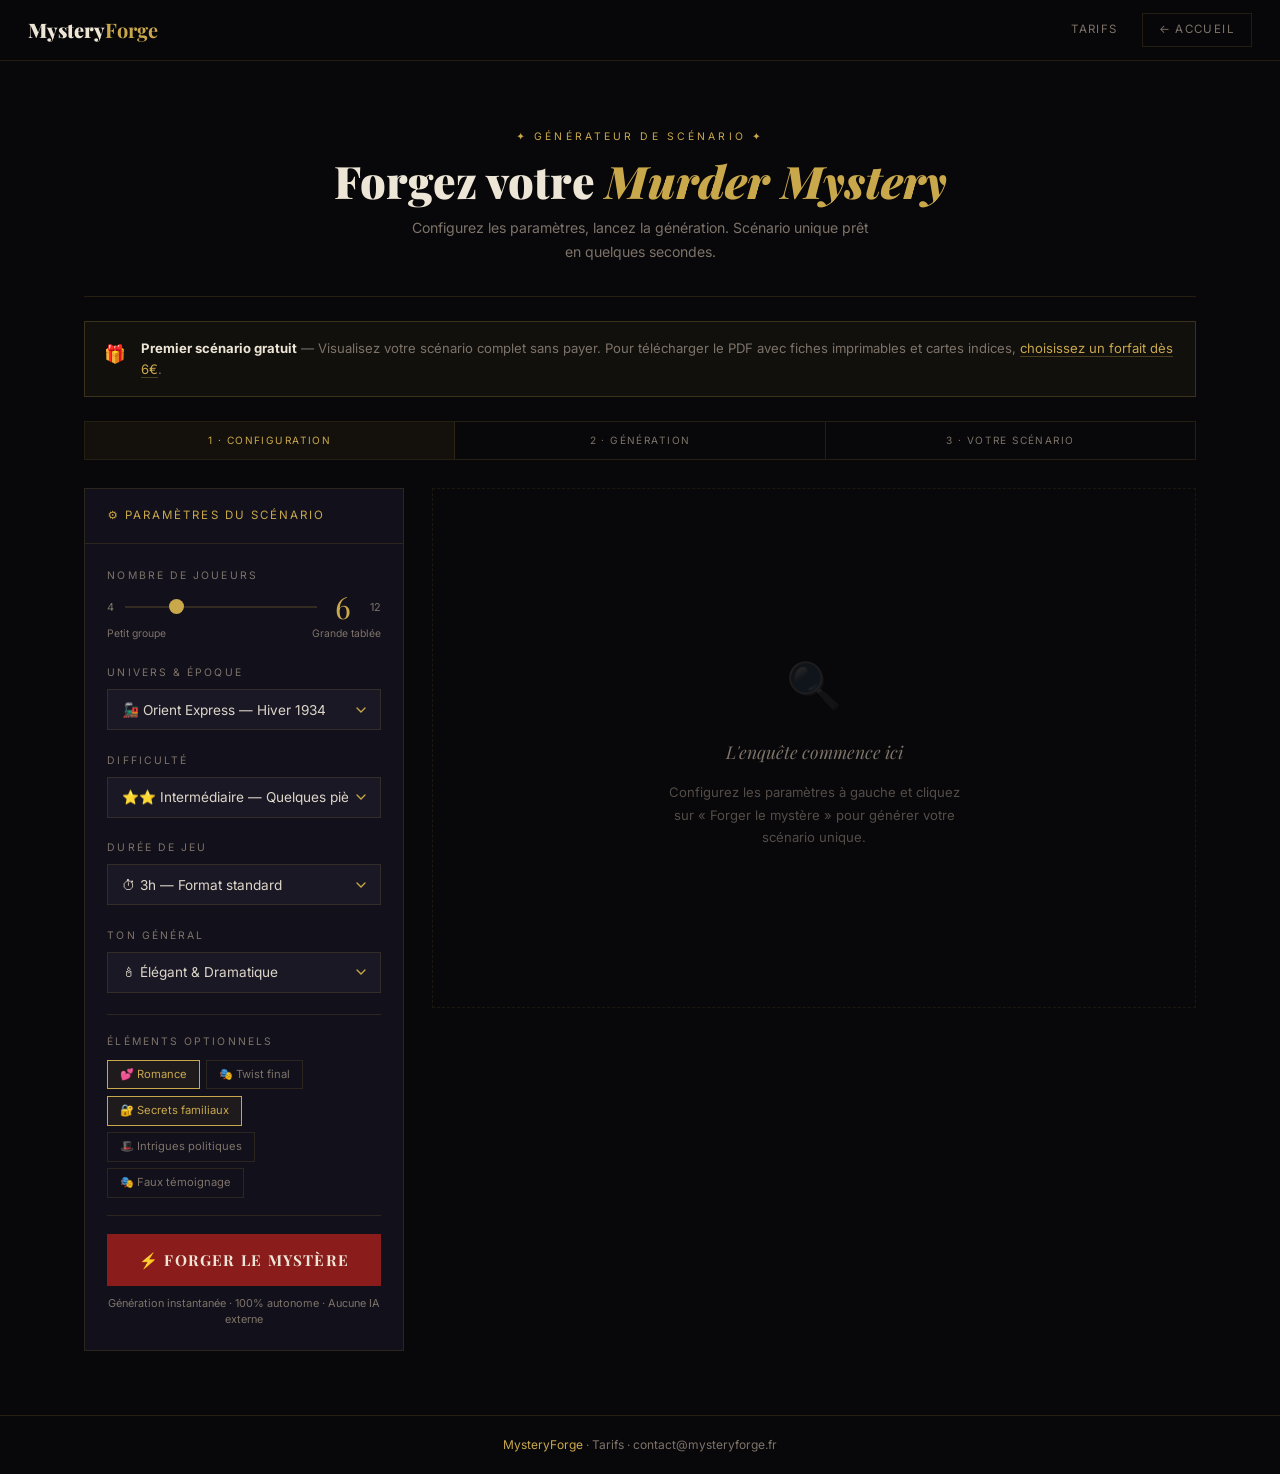
==== commit 3d5025e2: "Update generator.html" ====
--- a/generator.html
+++ b/generator.html
@@ -6,945 +6,773 @@
 <title>Générateur — MysteryForge</title>
 <link rel="preconnect" href="https://fonts.googleapis.com">
 <link rel="preconnect" href="https://fonts.gstatic.com" crossorigin>
-<link href="https://fonts.googleapis.com/css2?family=Playfair+Display:ital,wght@0,700;0,900;1,700&family=Inter:wght@300;400;500;600&display=swap" rel="stylesheet">
+<link href="https://fonts.googleapis.com/css2?family=Playfair+Display:ital,wght@0,700;0,900;1,700&family=Inter:wght@400;500;600&display=swap" rel="stylesheet">
 <style>
 *,*::before,*::after{box-sizing:border-box;margin:0;padding:0}
-html{font-size:16px;scroll-behavior:smooth}
+html{scroll-behavior:smooth}
 :root{
-  --noir:#09080a;--encre:#0f0d12;--surface:#161320;--surface2:#1e1b27;
-  --or:#c9a84c;--or2:#e8d5a0;--rouge:#8b1c1c;--rouge2:#c42b2b;
-  --texte:#ddd6cc;--muted:#7a7068;
-  --bordure:rgba(201,168,76,0.15);--bordure2:rgba(201,168,76,0.4);
+  --noir:#08070a;--surface:#12101a;--surface2:#1a1825;
+  --or:#c9a84c;--or2:#e8d195;--rouge:#8b1c1c;--rouge2:#bf3333;
+  --texte:#ddd5c8;--muted:#7d7369;
+  --bord:rgba(201,168,76,.14);--bord2:rgba(201,168,76,.38);
   --serif:'Playfair Display',Georgia,serif;
   --sans:'Inter',system-ui,sans-serif;
 }
 body{background:var(--noir);color:var(--texte);font-family:var(--sans);line-height:1.7;overflow-x:hidden}
-a{color:inherit;text-decoration:none}
+a{text-decoration:none;color:inherit}
 
 /* ── NAV ── */
-nav{position:fixed;top:0;left:0;right:0;z-index:100;padding:.9rem 1.5rem;
-  background:rgba(9,8,10,.95);border-bottom:1px solid var(--bordure);
-  backdrop-filter:blur(12px);display:flex;justify-content:space-between;align-items:center}
-.logo{font-family:var(--serif);font-size:1.3rem;font-weight:900;color:#f0e8d5}
-.logo span{color:var(--or)}
+nav{position:fixed;inset:0 0 auto;z-index:200;
+  display:flex;align-items:center;justify-content:space-between;
+  padding:.8rem 1.75rem;background:rgba(8,7,10,.93);
+  border-bottom:1px solid var(--bord);backdrop-filter:blur(14px)}
+.logo{font-family:var(--serif);font-size:1.25rem;font-weight:900;color:#ede5d5}
+.logo b{color:var(--or)}
 .nav-r{display:flex;align-items:center;gap:1.5rem}
-.nav-r a{font-size:.75rem;letter-spacing:.12em;text-transform:uppercase;color:var(--muted);transition:color .2s}
+.nav-r a{font-size:.72rem;letter-spacing:.12em;text-transform:uppercase;color:var(--muted);transition:color .2s}
 .nav-r a:hover{color:var(--or)}
-.nav-home-btn{background:transparent;border:1px solid var(--bordure);color:var(--texte)!important;padding:.4rem 1rem}
+.nav-r a.pill{border:1px solid var(--bord);padding:.38rem 1rem;transition:border-color .2s}
+.nav-r a.pill:hover{border-color:var(--or)}
+
+/* ── PAGE ── */
+.page{max-width:1160px;margin:0 auto;padding:5.5rem 1.5rem 4rem}
+
+/* ── PAGE HEADER ── */
+.phead{text-align:center;padding:2.5rem 0 2rem;border-bottom:1px solid var(--bord);margin-bottom:0}
+.phead-eye{color:var(--or);font-size:.65rem;letter-spacing:.3em;text-transform:uppercase;display:block;margin-bottom:.6rem}
+.phead h1{font-family:var(--serif);font-size:clamp(1.8rem,4vw,2.8rem);font-weight:900;color:#ede5d5;line-height:1.15;margin-bottom:.6rem}
+.phead h1 em{font-style:italic;color:var(--or)}
+.phead p{font-size:.88rem;color:var(--muted);max-width:460px;margin:0 auto}
+
+/* ── FREEMIUM NOTICE ── */
+.free-notice{display:flex;gap:.9rem;align-items:flex-start;padding:1rem 1.2rem;
+  background:rgba(201,168,76,.05);border:1px solid rgba(201,168,76,.22);margin:1.5rem 0}
+.fn-icon{flex-shrink:0;font-size:1.1rem;margin-top:.05rem}
+.fn-text{font-size:.82rem;color:var(--muted);line-height:1.6}
+.fn-text strong{color:#ede5d5}
+.fn-text a{color:var(--or);border-bottom:1px solid rgba(201,168,76,.3)}
+
+/* ── PROGRESS ── */
+.prog{display:flex;border:1px solid var(--bord);margin-bottom:1.75rem}
+.prog-s{flex:1;padding:.6rem .5rem;text-align:center;font-size:.63rem;
+  letter-spacing:.14em;text-transform:uppercase;color:var(--muted);
+  border-right:1px solid var(--bord);transition:all .3s}
+.prog-s:last-child{border-right:none}
+.prog-s.on{background:rgba(201,168,76,.06);color:var(--or)}
+.prog-s.done{color:rgba(201,168,76,.4)}
 
 /* ── LAYOUT ── */
-.page{padding:5rem 1.5rem 4rem;max-width:1200px;margin:0 auto}
-.page-header{text-align:center;padding:3rem 0 2.5rem;border-bottom:1px solid var(--bordure);margin-bottom:2.5rem}
-.eyebrow{color:var(--or);font-size:.68rem;letter-spacing:.3em;text-transform:uppercase;display:block;margin-bottom:.7rem}
-.page-title{font-family:var(--serif);font-size:clamp(2rem,4vw,3rem);font-weight:900;color:#f0e8d5;line-height:1.15;margin-bottom:.75rem}
-.page-title em{font-style:italic;color:var(--or)}
-.page-sub{font-size:.95rem;color:var(--muted);max-width:500px;margin:0 auto}
-
-/* ── TWO-COL LAYOUT ── */
-.gen-layout{display:grid;grid-template-columns:340px 1fr;gap:2rem;align-items:start}
-.form-panel{background:var(--surface);border:1px solid var(--bordure);position:sticky;top:75px}
-.form-head{padding:1.25rem 1.5rem;border-bottom:1px solid var(--bordure);
-  font-family:var(--serif);font-size:1rem;color:var(--or);display:flex;align-items:center;gap:.5rem}
-.form-body{padding:1.5rem}
-.form-group{margin-bottom:1.5rem}
-.form-label{display:block;font-size:.68rem;letter-spacing:.2em;text-transform:uppercase;
-  color:var(--muted);margin-bottom:.5rem}
-select{width:100%;background:var(--surface2);border:1px solid var(--bordure);
-  color:var(--texte);padding:.75rem 2.2rem .75rem .9rem;font-family:var(--sans);font-size:.88rem;
+.gen-layout{display:grid;grid-template-columns:320px 1fr;gap:1.75rem;align-items:start}
+
+/* ── FORM PANEL ── */
+.fpanel{background:var(--surface);border:1px solid var(--bord);position:sticky;top:72px}
+.fpanel-head{padding:1.1rem 1.4rem;border-bottom:1px solid var(--bord);
+  display:flex;align-items:center;gap:.5rem;
+  font-size:.72rem;letter-spacing:.18em;text-transform:uppercase;color:var(--or)}
+.fpanel-body{padding:1.4rem}
+.fgroup{margin-bottom:1.35rem}
+.flabel{display:block;font-size:.65rem;letter-spacing:.2em;text-transform:uppercase;color:var(--muted);margin-bottom:.45rem}
+select{width:100%;background:var(--surface2);border:1px solid var(--bord);
+  color:var(--texte);padding:.72rem 2rem .72rem .85rem;font-family:var(--sans);font-size:.85rem;
   cursor:pointer;appearance:none;-webkit-appearance:none;outline:none;transition:border-color .2s;
-  background-image:url("data:image/svg+xml,%3Csvg xmlns='http://www.w3.org/2000/svg' width='10' height='6' viewBox='0 0 10 6'%3E%3Cpath d='M1 1l4 4 4-4' stroke='%23c9a84c' stroke-width='1.5' fill='none' stroke-linecap='round'/%3E%3C/svg%3E");
-  background-repeat:no-repeat;background-position:right .9rem center}
+  background-image:url("data:image/svg+xml,%3Csvg xmlns='http://www.w3.org/2000/svg' width='10' height='6'%3E%3Cpath d='M1 1l4 4 4-4' stroke='%23c9a84c' stroke-width='1.3' fill='none' stroke-linecap='round'/%3E%3C/svg%3E");
+  background-repeat:no-repeat;background-position:right .85rem center}
 select:focus,select:hover{border-color:var(--or)}
-select option{background:#161320}
-.range-row{display:flex;align-items:center;gap:.75rem}
-.range-val{font-family:var(--serif);font-size:2rem;color:var(--or);min-width:2.2rem;text-align:center;line-height:1}
-input[type=range]{flex:1;-webkit-appearance:none;height:2px;background:rgba(201,168,76,.2);cursor:pointer;border:none;outline:none}
-input[type=range]::-webkit-slider-thumb{-webkit-appearance:none;width:16px;height:16px;border-radius:50%;background:var(--or);cursor:pointer;transition:transform .2s}
+select option{background:#12101a}
+.range-row{display:flex;align-items:center;gap:.65rem}
+.rval{font-family:var(--serif);font-size:1.9rem;color:var(--or);min-width:2rem;text-align:center;line-height:1}
+input[type=range]{flex:1;-webkit-appearance:none;height:2px;background:rgba(201,168,76,.18);cursor:pointer;border:none;outline:none}
+input[type=range]::-webkit-slider-thumb{-webkit-appearance:none;width:15px;height:15px;border-radius:50%;background:var(--or);cursor:pointer;transition:transform .2s}
 input[type=range]::-webkit-slider-thumb:hover{transform:scale(1.25)}
-.range-bounds{display:flex;justify-content:space-between;font-size:.7rem;color:var(--muted);margin-top:.25rem}
-.tags{display:flex;flex-wrap:wrap;gap:.4rem}
-.tag{padding:.3rem .8rem;border:1px solid var(--bordure);font-size:.72rem;color:var(--muted);
-  cursor:pointer;transition:all .2s;user-select:none;letter-spacing:.05em}
+.rbounds{display:flex;justify-content:space-between;font-size:.65rem;color:var(--muted);margin-top:.2rem}
+.tags{display:flex;flex-wrap:wrap;gap:.38rem}
+.tag{padding:.28rem .75rem;border:1px solid var(--bord);font-size:.7rem;color:var(--muted);
+  cursor:pointer;transition:all .2s;user-select:none}
 .tag:hover,.tag.on{border-color:var(--or);color:var(--or);background:rgba(201,168,76,.07)}
-.divider{height:1px;background:var(--bordure);margin:1.25rem 0}
-.btn-gen{width:100%;background:var(--rouge);color:#f0e8d5;border:none;padding:1rem;
-  font-family:var(--serif);font-size:1rem;font-weight:700;letter-spacing:.08em;
-  text-transform:uppercase;cursor:pointer;transition:all .25s;margin-top:.25rem}
+.fdiv{height:1px;background:var(--bord);margin:1.1rem 0}
+.btn-gen{width:100%;background:var(--rouge);color:#ede5d5;border:none;padding:1rem;
+  font-family:var(--serif);font-size:.95rem;font-weight:700;letter-spacing:.08em;
+  text-transform:uppercase;cursor:pointer;transition:all .25s}
 .btn-gen:hover:not(:disabled){background:var(--rouge2);transform:translateY(-1px)}
-.btn-gen:disabled{opacity:.45;cursor:not-allowed;transform:none}
-.gen-note{font-size:.72rem;color:var(--muted);text-align:center;margin-top:.6rem}
-
-/* ── FREEMIUM BANNER ── */
-.free-banner{background:rgba(201,168,76,.06);border:1px solid rgba(201,168,76,.25);
-  padding:.85rem 1.2rem;margin-bottom:1.5rem;display:flex;align-items:center;gap:.75rem;font-size:.82rem}
-.free-banner .fb-icon{font-size:1.1rem;flex-shrink:0}
-.free-banner .fb-txt{color:var(--muted);line-height:1.5}
-.free-banner strong{color:#f0e8d5}
-.used-banner{background:rgba(139,28,28,.1);border:1px solid rgba(139,28,28,.3);
-  padding:1.5rem;text-align:center}
-.used-banner h3{font-family:var(--serif);font-size:1.1rem;color:#f0e8d5;margin-bottom:.5rem}
-.used-banner p{font-size:.88rem;color:var(--muted);margin-bottom:1.2rem;line-height:1.6}
-
-/* ── OUTPUT STATES ── */
-.output-panel{min-height:500px}
-.state-empty{border:1px dashed rgba(201,168,76,.12);min-height:500px;
+.btn-gen:disabled{opacity:.4;cursor:not-allowed;transform:none}
+.gen-meta{font-size:.68rem;color:var(--muted);text-align:center;margin-top:.55rem;line-height:1.5}
+.gen-meta a{color:var(--or)}
+
+/* ── OUTPUT PANEL ── */
+.opanel{min-height:520px}
+.state-empty{border:1px dashed rgba(201,168,76,.1);min-height:520px;
   display:flex;flex-direction:column;align-items:center;justify-content:center;
-  text-align:center;padding:4rem 2rem;gap:1rem}
-.state-empty .ico{font-size:3rem;opacity:.15}
-.state-empty .ttl{font-family:var(--serif);font-size:1.2rem;color:var(--muted);font-style:italic}
-.state-empty .sub{font-size:.85rem;color:var(--muted);opacity:.7;line-height:1.6}
-.state-loading{text-align:center;padding:5rem 2rem;min-height:500px;display:flex;flex-direction:column;align-items:center;justify-content:center;gap:1rem}
-.spinner{width:40px;height:40px;border:2px solid rgba(201,168,76,.15);border-top-color:var(--or);border-radius:50%;animation:spin .85s linear infinite}
-.loading-ttl{font-family:var(--serif);font-size:1.15rem;color:var(--or);animation:pulse 1.8s ease infinite}
-.loading-steps{display:flex;flex-direction:column;gap:.3rem;margin-top:.5rem}
-.loading-step{font-size:.78rem;color:var(--muted);padding:.2rem .7rem;border:1px solid transparent;transition:all .4s}
-.loading-step.active{color:var(--or);border-color:rgba(201,168,76,.25);background:rgba(201,168,76,.04)}
-
-/* ── SCENARIO RESULT ── */
-.result{animation:fadeUp .5s ease both}
-.res-masthead{text-align:center;padding:0 0 2rem;margin-bottom:2rem;border-bottom:1px solid var(--bordure)}
-.res-lieu{font-size:.68rem;letter-spacing:.28em;text-transform:uppercase;color:var(--or);margin-bottom:.5rem}
-.res-title{font-family:var(--serif);font-size:clamp(1.6rem,3.5vw,2.2rem);color:#f0e8d5;line-height:1.2;margin-bottom:.4rem}
-.res-stitle{font-style:italic;color:var(--muted);font-size:.95rem;margin-bottom:1.5rem}
-.res-synopsis{font-size:.93rem;color:var(--muted);line-height:1.9;font-style:italic;
-  border-left:3px solid var(--or);padding:1.25rem 1.5rem;background:rgba(201,168,76,.03);text-align:left;max-width:680px;margin:0 auto}
-
-/* Blocks */
-.block{margin-bottom:2.5rem}
-.block-label{font-size:.68rem;letter-spacing:.28em;text-transform:uppercase;color:var(--or);
-  display:flex;align-items:center;gap:.7rem;margin-bottom:1.2rem}
-.block-label::after{content:'';flex:1;height:1px;background:var(--bordure)}
+  text-align:center;padding:4rem 2rem;gap:.9rem}
+.se-icon{font-size:2.8rem;opacity:.12}
+.se-title{font-family:var(--serif);font-size:1.1rem;color:var(--muted);font-style:italic}
+.se-sub{font-size:.82rem;color:var(--muted);opacity:.65;line-height:1.7;max-width:300px}
+.state-loading{min-height:520px;display:flex;flex-direction:column;align-items:center;
+  justify-content:center;text-align:center;padding:4rem 2rem;gap:.8rem}
+.spin{width:38px;height:38px;border:2px solid rgba(201,168,76,.12);border-top-color:var(--or);
+  border-radius:50%;animation:spin .8s linear infinite}
+.ltitle{font-family:var(--serif);font-size:1.1rem;color:var(--or);animation:pulse 1.8s ease infinite}
+.lsteps{display:flex;flex-direction:column;gap:.28rem;margin-top:.4rem}
+.lstep{font-size:.76rem;color:var(--muted);padding:.18rem .65rem;border:1px solid transparent;transition:all .35s}
+.lstep.on{color:var(--or);border-color:rgba(201,168,76,.22);background:rgba(201,168,76,.04)}
+
+/* ── RESULT ── */
+.result{animation:up .5s ease both}
+
+/* Masthead */
+.r-mast{text-align:center;padding:0 0 2rem;margin-bottom:2rem;border-bottom:1px solid var(--bord)}
+.r-lieu{font-size:.65rem;letter-spacing:.28em;text-transform:uppercase;color:var(--or);margin-bottom:.4rem}
+.r-title{font-family:var(--serif);font-size:clamp(1.6rem,3.5vw,2.2rem);color:#ede5d5;line-height:1.18;margin-bottom:.35rem}
+.r-stitle{font-style:italic;color:var(--muted);font-size:.9rem;margin-bottom:1.5rem}
+.r-syn{font-size:.9rem;color:var(--muted);line-height:1.9;font-style:italic;
+  border-left:3px solid var(--or);padding:1.1rem 1.4rem;background:rgba(201,168,76,.03);text-align:left;max-width:680px;margin:0 auto}
+
+/* Block */
+.bl{margin-bottom:2.5rem}
+.bl-lbl{font-size:.65rem;letter-spacing:.28em;text-transform:uppercase;color:var(--or);
+  display:flex;align-items:center;gap:.65rem;margin-bottom:1.1rem}
+.bl-lbl::after{content:'';flex:1;height:1px;background:var(--bord)}
 
 /* Crime box */
-.crime-box{display:grid;grid-template-columns:1fr 1fr;gap:.75rem}
-.crime-item{background:rgba(139,28,28,.07);border:1px solid rgba(139,28,28,.25);padding:1rem}
-.crime-item strong{display:block;font-size:.62rem;letter-spacing:.18em;text-transform:uppercase;color:var(--rouge2);margin-bottom:.3rem}
-.crime-item span{font-size:.88rem;color:var(--texte);line-height:1.5}
-.crime-item.full{grid-column:1/-1}
+.cbox{display:grid;grid-template-columns:1fr 1fr;gap:.65rem}
+.ci{background:rgba(139,28,28,.07);border:1px solid rgba(139,28,28,.22);padding:.9rem 1rem}
+.ci strong{display:block;font-size:.6rem;letter-spacing:.17em;text-transform:uppercase;color:var(--rouge2);margin-bottom:.25rem}
+.ci span{font-size:.85rem;color:var(--texte);line-height:1.5}
+.ci.full{grid-column:1/-1}
 
 /* Personnages */
-.perso-grid{display:grid;grid-template-columns:repeat(auto-fit,minmax(280px,1fr));gap:1rem}
-.perso{border:1px solid var(--bordure);background:var(--surface);padding:1.25rem;position:relative;transition:border-color .25s}
-.perso:hover{border-color:var(--bordure2)}
-.perso.is-victime{border-color:rgba(139,28,28,.4);background:rgba(139,28,28,.04)}
-.perso.is-coupable{border-color:rgba(201,168,76,.4);background:rgba(201,168,76,.04)}
-.perso-badge{position:absolute;top:-1px;right:1rem;font-size:.6rem;letter-spacing:.18em;
-  text-transform:uppercase;padding:.22rem .7rem;font-weight:700}
-.badge-v{background:var(--rouge);color:#f0e8d5}
-.badge-c{background:var(--or);color:var(--noir)}
-.pnom{font-family:var(--serif);font-size:1rem;color:#f0e8d5;margin-bottom:.15rem}
-.prole{font-size:.68rem;letter-spacing:.12em;text-transform:uppercase;color:var(--or);margin-bottom:.75rem}
-.pinfo{font-size:.83rem;color:var(--muted);line-height:1.65;margin-bottom:.35rem}
-.pinfo strong{display:block;font-size:.63rem;text-transform:uppercase;letter-spacing:.12em;color:rgba(221,214,204,.45);margin-bottom:.15rem}
-.psecret{margin-top:.75rem;padding-top:.75rem;border-top:1px solid rgba(139,28,28,.2);
-  font-size:.8rem;color:#d46060;font-style:italic}
-.psecret::before{content:'⚠ Secret : ';font-style:normal;font-size:.62rem;text-transform:uppercase;letter-spacing:.1em;color:var(--rouge2);display:block;margin-bottom:.15rem}
-.pmj{font-size:.77rem;color:rgba(201,168,76,.65);font-style:italic;margin-top:.3rem}
+.pgrid{display:grid;grid-template-columns:repeat(auto-fit,minmax(270px,1fr));gap:.9rem}
+.pc{border:1px solid var(--bord);background:var(--surface);padding:1.2rem;position:relative;transition:border-color .25s}
+.pc:hover{border-color:var(--bord2)}
+.pc.pv{border-color:rgba(139,28,28,.38);background:rgba(139,28,28,.04)}
+.pc.pcu{border-color:rgba(201,168,76,.38);background:rgba(201,168,76,.04)}
+.pbadge{position:absolute;top:-1px;right:1rem;font-size:.58rem;letter-spacing:.16em;text-transform:uppercase;padding:.2rem .65rem;font-weight:700}
+.bv{background:var(--rouge);color:#ede5d5}
+.bc{background:var(--or);color:var(--noir)}
+.pnom{font-family:var(--serif);font-size:.98rem;color:#ede5d5;margin-bottom:.12rem}
+.prole{font-size:.65rem;letter-spacing:.12em;text-transform:uppercase;color:var(--or);margin-bottom:.7rem}
+.pi{font-size:.8rem;color:var(--muted);line-height:1.62;margin-bottom:.3rem}
+.pi strong{display:block;font-size:.6rem;text-transform:uppercase;letter-spacing:.1em;color:rgba(221,213,200,.35);margin-bottom:.12rem}
+.psec{margin-top:.7rem;padding-top:.7rem;border-top:1px solid rgba(139,28,28,.18);
+  font-size:.76rem;color:#d46060;font-style:italic}
+.psec::before{content:'⚠ Secret : ';font-style:normal;font-size:.6rem;text-transform:uppercase;letter-spacing:.1em;color:var(--rouge2);display:block;margin-bottom:.12rem}
+.pmj{font-size:.74rem;color:rgba(201,168,76,.58);font-style:italic;margin-top:.28rem}
 
 /* Timeline */
-.timeline{list-style:none;position:relative}
-.timeline::before{content:'';position:absolute;left:3.8rem;top:0;bottom:0;width:1px;background:var(--bordure)}
-.tl-item{display:flex;gap:1.25rem;padding:.9rem 0;align-items:flex-start}
-.tl-h{min-width:3rem;text-align:right;font-family:var(--serif);font-size:.88rem;color:var(--or);padding-top:.1rem;position:relative;z-index:1}
-.tl-dot{width:9px;height:9px;border-radius:50%;background:var(--or);flex-shrink:0;
-  margin-top:.45rem;position:relative;z-index:1;border:2px solid var(--encre);
-  box-shadow:0 0 0 3px rgba(201,168,76,.12)}
-.tl-dot.crit{background:var(--rouge2);box-shadow:0 0 0 3px rgba(196,43,43,.15)}
-.tl-dot.haut{background:var(--or)}
-.tl-txt{font-size:.88rem;color:var(--muted);line-height:1.7}
+.tl{list-style:none;position:relative}
+.tl::before{content:'';position:absolute;left:3.6rem;top:0;bottom:0;width:1px;background:var(--bord)}
+.tli{display:flex;gap:1.1rem;padding:.8rem 0;align-items:flex-start}
+.tlh{min-width:3rem;text-align:right;font-family:var(--serif);font-size:.85rem;color:var(--or);padding-top:.1rem;position:relative;z-index:1}
+.tld{width:8px;height:8px;border-radius:50%;background:rgba(201,168,76,.4);flex-shrink:0;margin-top:.48rem;position:relative;z-index:1;border:2px solid var(--surface)}
+.tld.h{background:var(--or)}
+.tld.c{background:var(--rouge2);box-shadow:0 0 0 3px rgba(191,51,51,.15)}
+.tlt{font-size:.85rem;color:var(--muted);line-height:1.68}
 
 /* Indices */
-.indices{list-style:none;display:flex;flex-direction:column;gap:.65rem}
-.indice{display:flex;gap:.9rem;padding:1rem 1.1rem;border:1px solid var(--bordure);background:var(--surface);transition:border-color .25s}
-.indice:hover{border-color:var(--bordure2)}
-.indice.rh{border-color:rgba(139,28,28,.2);opacity:.75}
-.ind-num{font-family:var(--serif);font-size:1.3rem;color:var(--or);flex-shrink:0;font-weight:700;line-height:1.4}
-.ind-body{flex:1}
-.ind-title{font-size:.92rem;color:#f0e8d5;margin-bottom:.15rem;display:flex;align-items:center;gap:.5rem}
-.ind-rh-tag{font-size:.62rem;text-transform:uppercase;letter-spacing:.1em;color:var(--rouge2);font-style:normal}
-.ind-lieu{font-size:.7rem;color:var(--muted);text-transform:uppercase;letter-spacing:.1em;margin-bottom:.3rem}
-.ind-desc{font-size:.85rem;color:var(--muted);line-height:1.65}
-.ind-mj{font-size:.78rem;color:rgba(201,168,76,.65);font-style:italic;margin-top:.3rem}
+.idx{list-style:none;display:flex;flex-direction:column;gap:.55rem}
+.ix{display:flex;gap:.85rem;padding:.9rem 1rem;border:1px solid var(--bord);background:var(--surface);transition:border-color .25s}
+.ix:hover{border-color:var(--bord2)}
+.ix.rh{border-color:rgba(139,28,28,.18);opacity:.72}
+.ixn{font-family:var(--serif);font-size:1.25rem;color:var(--or);flex-shrink:0;font-weight:700;line-height:1.35}
+.ixb{flex:1}
+.ixt{font-size:.88rem;color:#ede5d5;margin-bottom:.12rem;display:flex;align-items:center;gap:.45rem}
+.rhtag{font-size:.6rem;text-transform:uppercase;letter-spacing:.1em;color:var(--rouge2)}
+.ixl{font-size:.67rem;color:var(--muted);text-transform:uppercase;letter-spacing:.1em;margin-bottom:.28rem}
+.ixd{font-size:.82rem;color:var(--muted);line-height:1.62}
+.ixmj{font-size:.74rem;color:rgba(201,168,76,.55);font-style:italic;margin-top:.28rem}
 
 /* Sous-intrigues */
-.si-list{display:flex;flex-direction:column;gap:.65rem}
-.si{border:1px solid var(--bordure);padding:1.1rem;background:var(--surface)}
-.si-title{font-family:var(--serif);font-size:.95rem;color:#f0e8d5;margin-bottom:.3rem}
-.si-desc{font-size:.85rem;color:var(--muted);margin-bottom:.3rem;line-height:1.65}
-.si-who{font-size:.68rem;color:var(--or);text-transform:uppercase;letter-spacing:.1em}
+.si-wrap{display:flex;flex-direction:column;gap:.55rem}
+.si{border:1px solid var(--bord);padding:1rem;background:var(--surface)}
+.si-t{font-family:var(--serif);font-size:.92rem;color:#ede5d5;margin-bottom:.28rem}
+.si-d{font-size:.82rem;color:var(--muted);margin-bottom:.28rem;line-height:1.62}
+.si-w{font-size:.65rem;color:var(--or);text-transform:uppercase;letter-spacing:.1em}
 
 /* Révélation */
-.rev-box{background:rgba(139,28,28,.08);border:1px solid rgba(139,28,28,.3);padding:2rem}
-.rev-warn{text-align:center;font-size:.65rem;letter-spacing:.25em;text-transform:uppercase;
-  color:var(--rouge2);margin-bottom:1.5rem;padding-bottom:1rem;border-bottom:1px solid rgba(139,28,28,.2)}
-.rev-item{margin-bottom:1rem;font-size:.92rem;line-height:1.8}
-.rev-item strong{display:inline;color:var(--or);font-size:.78rem;text-transform:uppercase;letter-spacing:.1em;margin-right:.5rem}
-.rev-steps{margin-top:1rem;padding:1rem;background:rgba(0,0,0,.2);border-left:3px solid rgba(201,168,76,.3)}
-.rev-steps h4{font-size:.68rem;text-transform:uppercase;letter-spacing:.18em;color:var(--or);margin-bottom:.6rem}
-.rev-steps p{font-size:.85rem;color:var(--muted);white-space:pre-line;line-height:1.75}
-.rev-aveu{margin-top:1rem;padding:.9rem;border:1px solid rgba(201,168,76,.2);
-  font-style:italic;font-size:.88rem;color:var(--muted)}
-.rev-twist{margin-top:1rem;padding:1rem;border:1px solid rgba(201,168,76,.3);
-  background:rgba(201,168,76,.04);font-style:italic;color:var(--or);font-size:.9rem}
+.rev{background:rgba(139,28,28,.08);border:1px solid rgba(139,28,28,.28);padding:1.75rem}
+.rev-w{text-align:center;font-size:.62rem;letter-spacing:.24em;text-transform:uppercase;
+  color:var(--rouge2);margin-bottom:1.4rem;padding-bottom:1rem;border-bottom:1px solid rgba(139,28,28,.2)}
+.rev-item{margin-bottom:.9rem;font-size:.88rem;line-height:1.78}
+.rev-item strong{color:var(--or);font-size:.72rem;text-transform:uppercase;letter-spacing:.1em;margin-right:.45rem}
+.rev-steps{margin:1rem 0;padding:1rem;background:rgba(0,0,0,.2);border-left:3px solid rgba(201,168,76,.28)}
+.rev-steps h4{font-size:.65rem;text-transform:uppercase;letter-spacing:.17em;color:var(--or);margin-bottom:.55rem}
+.rev-steps p{font-size:.82rem;color:var(--muted);white-space:pre-line;line-height:1.75}
+.rev-aveu{margin-top:.9rem;padding:.85rem;border:1px solid rgba(201,168,76,.17);
+  font-style:italic;font-size:.85rem;color:var(--muted)}
+.rev-twist{margin-top:.9rem;padding:.9rem;border:1px solid rgba(201,168,76,.28);
+  background:rgba(201,168,76,.04);font-style:italic;color:var(--or);font-size:.86rem}
 
 /* Conseils */
-.conseils{list-style:none;display:flex;flex-direction:column;gap:.6rem}
-.conseil{display:flex;gap:.7rem;font-size:.88rem;color:var(--muted);align-items:flex-start}
-.conseil-n{color:var(--or);font-family:var(--serif);font-size:1.05rem;flex-shrink:0;line-height:1.4}
+.clist{list-style:none;display:flex;flex-direction:column;gap:.55rem}
+.citem{display:flex;gap:.65rem;font-size:.85rem;color:var(--muted);align-items:flex-start}
+.cnum{color:var(--or);font-family:var(--serif);font-size:1rem;flex-shrink:0;line-height:1.45}
 
 /* Actions */
-.actions{display:flex;gap:.6rem;flex-wrap:wrap;margin-top:2rem;padding-top:2rem;border-top:1px solid var(--bordure)}
+.acts{display:flex;gap:.55rem;flex-wrap:wrap;margin-top:2rem;padding-top:1.75rem;border-top:1px solid var(--bord)}
 .act{display:inline-flex;align-items:center;gap:.4rem;background:transparent;
-  border:1px solid var(--bordure);color:var(--muted);padding:.65rem 1.1rem;
-  font-family:var(--sans);font-size:.8rem;cursor:pointer;transition:all .25s}
+  border:1px solid var(--bord);color:var(--muted);padding:.6rem 1rem;
+  font-family:var(--sans);font-size:.75rem;cursor:pointer;transition:all .25s}
 .act:hover{border-color:var(--or);color:var(--or)}
-.act.gold{background:var(--or);border-color:var(--or);color:var(--noir);font-weight:600}
-.act.gold:hover{background:var(--or2)}
-
-/* Paywall upsell */
-.upsell{background:var(--surface);border:1px solid var(--bordure2);padding:2rem;margin-top:2rem}
-.upsell-top{display:flex;justify-content:space-between;align-items:flex-start;gap:1rem;margin-bottom:1.5rem;flex-wrap:wrap}
-.upsell-left h3{font-family:var(--serif);font-size:1.2rem;color:#f0e8d5;margin-bottom:.4rem}
-.upsell-left p{font-size:.85rem;color:var(--muted);line-height:1.6;max-width:420px}
-.upsell-price{text-align:right;flex-shrink:0}
-.upsell-price .p-val{font-family:var(--serif);font-size:2rem;color:var(--or);line-height:1}
-.upsell-price .p-sub{font-size:.75rem;color:var(--muted)}
-.upsell-features{display:grid;grid-template-columns:1fr 1fr;gap:.5rem;margin-bottom:1.5rem}
-.uf{display:flex;align-items:center;gap:.5rem;font-size:.82rem;color:var(--texte)}
+
+/* UPSELL */
+.upsell{margin-top:2rem;background:var(--surface);border:1px solid var(--bord2);overflow:hidden}
+.ups-top{background:rgba(201,168,76,.04);border-bottom:1px solid var(--bord);
+  padding:1.4rem 1.75rem;display:flex;justify-content:space-between;align-items:center;gap:1rem;flex-wrap:wrap}
+.ups-left h3{font-family:var(--serif);font-size:1.1rem;color:#ede5d5;margin-bottom:.3rem}
+.ups-left p{font-size:.8rem;color:var(--muted);max-width:400px;line-height:1.6}
+.ups-price{flex-shrink:0;text-align:right}
+.ups-price .pv{font-family:var(--serif);font-size:2rem;color:var(--or);line-height:1}
+.ups-price .ps{font-size:.72rem;color:var(--muted)}
+.ups-body{padding:1.4rem 1.75rem}
+.ups-feats{display:grid;grid-template-columns:1fr 1fr;gap:.4rem .8rem;margin-bottom:1.4rem}
+.uf{font-size:.8rem;color:var(--texte);display:flex;align-items:center;gap:.4rem}
 .uf::before{content:'✓';color:var(--or);font-weight:700;flex-shrink:0}
-.upsell-cta{display:flex;gap:.75rem;flex-wrap:wrap}
-.btn-buy{background:var(--or);color:var(--noir);border:none;padding:.85rem 2rem;
-  font-family:var(--serif);font-size:.9rem;font-weight:700;letter-spacing:.08em;
+.ups-ctas{display:flex;gap:.65rem;flex-wrap:wrap}
+.btn-buy{background:var(--or);color:var(--noir);border:none;padding:.85rem 1.75rem;
+  font-family:var(--serif);font-size:.88rem;font-weight:700;letter-spacing:.08em;
   text-transform:uppercase;cursor:pointer;transition:all .25s}
 .btn-buy:hover{background:var(--or2);transform:translateY(-1px)}
-.btn-sub{background:transparent;color:var(--texte);border:1px solid var(--bordure);
-  padding:.85rem 2rem;font-family:var(--sans);font-size:.8rem;cursor:pointer;transition:all .25s;text-transform:uppercase;letter-spacing:.1em}
+.btn-sub{background:transparent;color:var(--texte);border:1px solid var(--bord);
+  padding:.85rem 1.75rem;font-family:var(--sans);font-size:.75rem;cursor:pointer;
+  transition:all .25s;text-transform:uppercase;letter-spacing:.1em}
 .btn-sub:hover{border-color:var(--or);color:var(--or)}
-
-/* Progress steps */
-.progress{display:flex;margin-bottom:2rem;border:1px solid var(--bordure)}
-.prog-step{flex:1;padding:.65rem .5rem;text-align:center;font-size:.68rem;
-  letter-spacing:.14em;text-transform:uppercase;color:var(--muted);border-right:1px solid var(--bordure);transition:all .3s}
-.prog-step:last-child{border-right:none}
-.prog-step.active{background:rgba(201,168,76,.06);color:var(--or)}
-.prog-step.done{color:rgba(201,168,76,.4)}
+.ups-note{font-size:.7rem;color:var(--muted);margin-top:.7rem}
+
+/* MINI GUIDE (after result) */
+.mini-guide{margin-top:1.5rem;border:1px solid var(--bord);background:var(--surface)}
+.mg-head{padding:.9rem 1.4rem;border-bottom:1px solid var(--bord);
+  font-size:.65rem;letter-spacing:.2em;text-transform:uppercase;color:var(--or);
+  display:flex;align-items:center;justify-content:space-between;cursor:pointer}
+.mg-body{padding:1.2rem 1.4rem;display:none}
+.mg-body.open{display:block}
+.mg-steps{display:grid;grid-template-columns:1fr 1fr;gap:.65rem}
+.mg-step{background:var(--surface2);border:1px solid var(--bord);padding:.85rem}
+.mg-step-n{font-family:var(--serif);font-size:1.2rem;color:rgba(201,168,76,.2);display:block;line-height:1;margin-bottom:.3rem}
+.mg-step h4{font-size:.82rem;color:#ede5d5;margin-bottom:.25rem;font-weight:600}
+.mg-step p{font-size:.76rem;color:var(--muted);line-height:1.6}
 
 /* ANIMATIONS */
-@keyframes fadeUp{from{opacity:0;transform:translateY(18px)}to{opacity:1;transform:translateY(0)}}
+@keyframes up{from{opacity:0;transform:translateY(16px)}to{opacity:1;transform:translateY(0)}}
 @keyframes spin{to{transform:rotate(360deg)}}
-@keyframes pulse{0%,100%{opacity:.6}50%{opacity:1}}
+@keyframes pulse{0%,100%{opacity:.55}50%{opacity:1}}
 
 /* RESPONSIVE */
 @media(max-width:960px){
   .gen-layout{grid-template-columns:1fr}
-  .form-panel{position:static}
+  .fpanel{position:static}
 }
 @media(max-width:600px){
-  .crime-box{grid-template-columns:1fr}
-  .perso-grid{grid-template-columns:1fr}
-  .upsell-features{grid-template-columns:1fr}
-  .upsell-top{flex-direction:column}
-  .upsell-price{text-align:left}
-  .actions{flex-direction:column}
+  .page{padding:5rem 1rem 3rem}
+  .cbox{grid-template-columns:1fr}
+  .pgrid{grid-template-columns:1fr}
+  .ups-feats{grid-template-columns:1fr}
+  .ups-top{flex-direction:column}
+  .ups-price{text-align:left}
+  .acts{flex-direction:column}
   .act,.btn-buy,.btn-sub{width:100%;justify-content:center}
-  .page{padding:5rem 1rem 4rem}
+  .mg-steps{grid-template-columns:1fr}
 }
 @media print{
-  nav,.form-panel,.progress,.actions,.upsell,.free-banner,.used-banner{display:none!important}
+  nav,.fpanel,.prog,.acts,.upsell,.mini-guide,.free-notice{display:none!important}
   .gen-layout{display:block}
   body{background:#fff;color:#111}
-  .res-title,.pnom,.block-label{color:#111!important}
-  .res-synopsis,.crime-item,.perso,.indice,.rev-box,.si,.conseil{border-color:#ccc!important;background:#f9f9f9!important}
+  .r-title,.pnom,.bl-lbl{color:#111!important}
+  .r-syn,.ci,.pc,.ix,.rev,.si{border-color:#ccc!important;background:#f9f9f9!important}
 }
 </style>
 </head>
 <body>
 
 <nav>
-  <a href="index.html" class="logo">Mystery<span>Forge</span></a>
+  <a href="index.html" class="logo">Mystery<b>Forge</b></a>
   <div class="nav-r">
     <a href="pricing.html">Tarifs</a>
-    <a href="index.html" class="nav-home-btn">← Accueil</a>
+    <a href="index.html" class="pill">← Accueil</a>
   </div>
 </nav>
 
 <div class="page">
 
-  <div class="page-header">
-    <span class="eyebrow">✦ Moteur de génération ✦</span>
-    <h1 class="page-title">Forgez votre <em>Murder Mystery</em></h1>
-    <p class="page-sub">Configurez les paramètres, lancez la génération. Votre scénario unique est prêt en quelques secondes.</p>
-  </div>
-
-  <!-- FREEMIUM BANNER -->
-  <div id="free-banner" class="free-banner">
-    <span class="fb-icon">🎁</span>
-    <div class="fb-txt"><strong>Aperçu gratuit inclus</strong> — Configurez et générez votre premier scénario complet gratuitement. Pour télécharger le PDF et les fiches imprimables, choisissez un forfait.</div>
+  <div class="phead">
+    <span class="phead-eye">✦ Générateur de scénario ✦</span>
+    <h1>Forgez votre <em>Murder Mystery</em></h1>
+    <p>Configurez les paramètres, lancez la génération. Scénario unique prêt en quelques secondes.</p>
+  </div>
+
+  <!-- FREE NOTICE -->
+  <div class="free-notice" id="free-notice">
+    <span class="fn-icon">🎁</span>
+    <div class="fn-text">
+      <strong>Premier scénario gratuit</strong> — Visualisez votre scénario complet sans payer. Pour télécharger le PDF avec fiches imprimables et cartes indices, <a href="pricing.html">choisissez un forfait dès 6€</a>.
+    </div>
   </div>
 
   <!-- PROGRESS -->
-  <div class="progress">
-    <div class="prog-step active" id="ps1">1 · Configuration</div>
-    <div class="prog-step" id="ps2">2 · Génération</div>
-    <div class="prog-step" id="ps3">3 · Votre scénario</div>
+  <div class="prog">
+    <div class="prog-s on" id="ps1">1 · Configuration</div>
+    <div class="prog-s" id="ps2">2 · Génération</div>
+    <div class="prog-s" id="ps3">3 · Votre scénario</div>
   </div>
 
   <div class="gen-layout">
 
-    <!-- FORM PANEL -->
-    <aside class="form-panel">
-      <div class="form-head">⚙ Paramètres</div>
-      <div class="form-body">
-
-        <div class="form-group">
-          <label class="form-label">Nombre de joueurs</label>
+    <!-- FORM -->
+    <aside class="fpanel">
+      <div class="fpanel-head">⚙ Paramètres du scénario</div>
+      <div class="fpanel-body">
+
+        <div class="fgroup">
+          <label class="flabel">Nombre de joueurs</label>
           <div class="range-row">
-            <span style="font-size:.72rem;color:var(--muted)">4</span>
+            <span style="font-size:.68rem;color:var(--muted)">4</span>
             <input type="range" id="nb" min="4" max="12" value="6">
-            <span class="range-val" id="nb-val">6</span>
-            <span style="font-size:.72rem;color:var(--muted)">12</span>
+            <span class="rval" id="nbv">6</span>
+            <span style="font-size:.68rem;color:var(--muted)">12</span>
           </div>
-          <div class="range-bounds"><span>Petit groupe</span><span>Grande tablée</span></div>
+          <div class="rbounds"><span>Petit groupe</span><span>Grande tablée</span></div>
         </div>
 
-        <div class="form-group">
-          <label class="form-label" for="univers">Univers & Époque</label>
-          <select id="univers">
-            <option value="orient">Orient Express — Hiver 1934</option>
-            <option value="manoir_ang">Manoir anglais — Yorkshire 1883</option>
-            <option value="villa_adeco">Villa Art Déco — Côte d'Azur 1924</option>
-            <option value="chateau_bourg">Château bourguignon — France 1932</option>
-            <option value="hollywood">Hollywood doré — Beverly Hills 1952</option>
-            <option value="yacht">Yacht de luxe — Méditerranée 1965</option>
-            <option value="chalet">Chalet alpin — Suisse contemporain</option>
-            <option value="manoir_ecos">Manoir écossais — Contemporain</option>
-            <option value="medieval">Château médiéval — XVe siècle</option>
-            <option value="belle_epoque">Hôtel parisien — Belle Époque 1900</option>
-            <option value="croisiere">Croisière transatlantique — 1938</option>
+        <div class="fgroup">
+          <label class="flabel" for="uni">Univers & Époque</label>
+          <select id="uni">
+            <option value="orient">🚂 Orient Express — Hiver 1934</option>
+            <option value="manoir_ang">🏰 Manoir anglais — Yorkshire 1883</option>
+            <option value="villa_adeco">🌊 Villa Art Déco — Côte d'Azur 1924</option>
+            <option value="chateau_bourg">🍷 Château bourguignon — 1932</option>
+            <option value="hollywood">🎬 Hollywood doré — Beverly Hills 1952</option>
+            <option value="yacht">⛵ Yacht de luxe — Méditerranée 1965</option>
+            <option value="chalet">❄️ Chalet alpin — Suisse contemporain</option>
+            <option value="manoir_ecos">🏴 Manoir écossais — Contemporain</option>
+            <option value="medieval">⚔️ Château médiéval — XVe siècle</option>
+            <option value="belle_ep">🗼 Hôtel parisien — Belle Époque 1900</option>
+            <option value="croisiere">🛳️ Croisière transatlantique — 1938</option>
           </select>
         </div>
 
-        <div class="form-group">
-          <label class="form-label" for="diff">Difficulté</label>
-          <select id="diff">
-            <option value="debutant">Débutant — Soirée décontractée</option>
-            <option value="intermediaire" selected>Intermédiaire — Quelques pièges</option>
-            <option value="expert">Expert — Intrigues croisées & twist</option>
+        <div class="fgroup">
+          <label class="flabel" for="dif">Difficulté</label>
+          <select id="dif">
+            <option value="d">⭐ Débutant — Soirée décontractée</option>
+            <option value="i" selected>⭐⭐ Intermédiaire — Quelques pièges</option>
+            <option value="e">⭐⭐⭐ Expert — Intrigues croisées & twist</option>
           </select>
         </div>
 
-        <div class="form-group">
-          <label class="form-label" for="duree">Durée de jeu</label>
-          <select id="duree">
-            <option value="2h">2h — Format rapide</option>
-            <option value="3h" selected>3h — Format standard</option>
-            <option value="4h">4h+ — Soirée complète</option>
+        <div class="fgroup">
+          <label class="flabel" for="dur">Durée de jeu</label>
+          <select id="dur">
+            <option value="2h">⏱ 2h — Format rapide</option>
+            <option value="3h" selected>⏱ 3h — Format standard</option>
+            <option value="4h">⏱ 4h+ — Soirée complète</option>
           </select>
         </div>
 
-        <div class="form-group">
-          <label class="form-label" for="ton">Ton général</label>
+        <div class="fgroup">
+          <label class="flabel" for="ton">Ton général</label>
           <select id="ton">
-            <option value="elegance">Élégant & Dramatique</option>
-            <option value="noir">Sombre & Atmosphérique</option>
-            <option value="humour">Léger & Humoristique</option>
+            <option value="elegance">🕯 Élégant & Dramatique</option>
+            <option value="noir">🌑 Sombre & Atmosphérique</option>
+            <option value="humour">😄 Léger & Humoristique</option>
           </select>
         </div>
 
-        <div class="divider"></div>
-        <div class="form-label" style="margin-bottom:.65rem">Éléments optionnels</div>
+        <div class="fdiv"></div>
+        <div class="flabel" style="margin-bottom:.55rem">Éléments optionnels</div>
         <div class="tags">
-          <span class="tag on" data-v="romance">Romance secrète</span>
-          <span class="tag" data-v="twist">Twist final</span>
-          <span class="tag on" data-v="secrets_famille">Secrets familiaux</span>
-          <span class="tag" data-v="politique">Intrigues politiques</span>
-          <span class="tag" data-v="surnaturel">Rumeurs surnaturelles</span>
-          <span class="tag" data-v="faux_temoignage">Faux témoignage</span>
+          <span class="tag on" data-v="romance">💕 Romance</span>
+          <span class="tag" data-v="twist">🎭 Twist final</span>
+          <span class="tag on" data-v="secrets">🔐 Secrets familiaux</span>
+          <span class="tag" data-v="politique">🎩 Intrigues politiques</span>
+          <span class="tag" data-v="fauxtemo">🎭 Faux témoignage</span>
         </div>
 
-        <div class="divider"></div>
+        <div class="fdiv"></div>
         <button class="btn-gen" id="btn-gen">⚡ Forger le mystère</button>
-        <p class="gen-note" id="gen-note">Génération en ~2 secondes</p>
+        <div class="gen-meta" id="gen-meta">Génération instantanée · 100% autonome · Aucune IA externe</div>
       </div>
     </aside>
 
     <!-- OUTPUT -->
-    <div class="output-panel" id="output">
-      <div class="state-empty" id="state-empty">
-        <div class="ico">🔍</div>
-        <div class="ttl">L'enquête commence ici</div>
-        <div class="sub">Configurez les paramètres à gauche<br>et cliquez sur « Forger le mystère »</div>
+    <div class="opanel" id="output">
+      <div class="state-empty">
+        <div class="se-icon">🔍</div>
+        <div class="se-title">L'enquête commence ici</div>
+        <div class="se-sub">Configurez les paramètres à gauche et cliquez sur « Forger le mystère » pour générer votre scénario unique.</div>
       </div>
     </div>
 
   </div>
 </div>
 
-<!-- FOOTER MINI -->
-<div style="border-top:1px solid var(--bordure);padding:1.5rem;text-align:center;font-size:.78rem;color:var(--muted)">
+<div style="border-top:1px solid var(--bord);padding:1.2rem 1.5rem;text-align:center;font-size:.75rem;color:var(--muted)">
   <a href="index.html" style="color:var(--or)">MysteryForge</a> · <a href="pricing.html" style="color:var(--muted)">Tarifs</a> · contact@mysteryforge.fr
 </div>
 
 <script>
-/* ======================================================
-   MYSTERYFORGE — Moteur 100% autonome (aucune API)
-   ====================================================== */
-
-// ── UTILITAIRES ─────────────────────────────────────────
-const rnd   = a => a[Math.floor(Math.random()*a.length)];
-const rndN  = (a,n) => [...a].sort(()=>Math.random()-.5).slice(0,Math.min(n,a.length));
-const rndI  = (a,b) => Math.floor(Math.random()*(b-a+1))+a;
-const rndB  = (p=.5) => Math.random()<p;
-const $ = id => document.getElementById(id);
-
-// ── DONNÉES ─────────────────────────────────────────────
-const PH = ['Édouard','Victor','Armand','Gaspard','Théodore','Lucien','Octave','Maxime','Henri','Raoul','Jules','Albert','Léon','Raymond','Maurice','André','Clément','Philippe','Florent','Bastien','Gaston','Augustin','Norbert','Damien','Sylvain'];
-const PF = ['Marguerite','Hortense','Camille','Isabelle','Victorine','Élise','Thérèse','Simone','Blanche','Céleste','Adèle','Violette','Irène','Léonie','Pauline','Madeleine','Ariane','Éléonore','Rosalie','Yvette','Denise','Solange','Brigitte','Colette','Suzanne'];
-const NMS = ['de Montaigne','Beaumont','Verdier','Lacroix','Fontaine','Renard','Delacroix','Moreau','Vaillant','Duval','Leblanc','Garnier','Beaulieu','Dufresne','Caron','Perrin','Berthier','Delorme','Legrand','Masson','Roux','Lefèvre','Girard','Laurent','Dupuis'];
-const TH = ['Baron','Marquis','Notaire','Médecin','Colonel','Professeur','Banquier','Avocat','Diplomate','Industriel','Journaliste','Détective','Antiquaire','Éditeur','Général','Juge','Préfet','Chimiste'];
-const TF = ['Baronne','Marquise','Gouvernante','Actrice','Chanteuse','Veuve fortunée','Peintre','Journaliste','Héritière','Couturière','Duchesse','Institutrice','Soprano','Exploratrice','Comédienne'];
-const PHYSH = [
-  'Homme de haute stature, mâchoire carrée et regard perçant sous des sourcils broussailleux. Il dégage une autorité naturelle qui impose le silence.',
-  'Petit et trapu, teint rougeaud d\'un homme habitué aux plaisirs de la table. Ses doigts boudinés s\'agitent constamment lorsqu\'il parle.',
-  'Silhouette élégante, cheveux grisonnants lissés en arrière. Ses gestes lents et mesurés suggèrent une patience calculée.',
-  'Visage émacié aux pommettes saillantes, yeux noirs fiévreux. Il semble sortir d\'un long tourment intérieur.',
-  'Grand et voûté, il regarde les autres par-dessus ses lunettes cerclées d\'or avec une expression désapprobatrice.',
-  'Belle prestance, moustache soignée, sourire charmeur qui n\'atteint jamais vraiment les yeux.',
-  'Corps massif, mains de travailleur malgré la mise soignée. Il occupe l\'espace comme un meuble — solidement.',
-  'Allure juvénile pour son âge, visage presque enfantin que dément un regard vieux et las.',
-];
-const PHYSF = [
-  'Femme imposante aux cheveux d\'argent coiffés en chignon strict. Son regard bleu acier juge en une fraction de seconde.',
-  'Petite et vive, elle papillonne d\'une conversation à l\'autre, sa robe soyeuse bruissant à chaque pas.',
-  'Beauté froide aux traits parfaits qui semble regarder le monde de très loin, comme à travers une vitre.',
-  'Visage marqué par les années mais yeux toujours jeunes, brillants d\'une intelligence soigneusement dissimulée.',
-  'Rousse flamboyante, gestes expansifs et voix grave. Elle occupe l\'espace comme une actrice de scène.',
-  'Discrète, presque transparente, avec un sourire permanent qui ne dit jamais ce qu\'il pense vraiment.',
-  'Haute silhouette anguleuse, vêtements sombres et bijoux rares. Quand elle parle, tout le monde se tait.',
-  'Rondeurs agréables et rire facile qui mettent tout le monde à l\'aise — masquant une intelligence redoutable.',
-];
-const PERSO = [
-  'Ironique et mordant·e, ponctue chaque phrase d\'un sourire en coin. Ne supporte pas la médiocrité.',
-  'Nerveux·se et fébrile, parle trop vite. Dit toujours plus qu\'il/elle ne voulait.',
-  'D\'une politesse exquise masquant un mépris profond pour à peu près tout le monde.',
-  'Mélancolique et distrait·e, semble toujours regarder quelque chose que les autres ne voient pas.',
-  'Exubérant·e et théâtral·e, transforme le moindre événement en drame personnel.',
-  'Froid·e et méthodique. Observe plus qu\'il/elle ne parle et note mentalement chaque détail.',
-  'Charmeur·se invétéré·e, jamais sans une flatterie à portée de main.',
-  'Anxieux·se chronique, anticipe les catastrophes à chaque instant.',
-  'Autoritaire naturel·le, habitué·e à ce que ses décisions ne soient pas remises en question.',
-];
-const SECRETS = [
-  'Criblé·e de dettes de jeu soigneusement dissimulées à sa famille.',
-  'Entretient une liaison secrète avec le/la conjoint·e d\'un·e ami·e présent·e ce soir.',
-  'A falsifié son identité il y a vingt ans pour fuir un passé honteux.',
-  'Souffre d\'une dépendance à la morphine que son médecin prescrit discrètement.',
-  'A abandonné un enfant illégitime dont il/elle verse anonymement la pension.',
-  'Vend des informations confidentielles à un concurrent depuis six mois.',
-  'S\'est approprié·e la gloire d\'une œuvre qui ne lui appartient pas.',
-  'A témoigné faussement lors d\'un procès et envoyé un innocent en prison.',
-  'Pratique le spiritisme et dépense des fortunes en séances secrètes.',
-  'Cache un état de santé grave dont il/elle n\'a averti personne.',
-  'A commis une faute professionnelle grave étouffée grâce à des pots-de-vin.',
-  'Vit au-dessus de ses moyens grâce à des fonds détournés non découverts.',
-];
-const OBJETS = [
-  'une montre de gousset gravée d\'initiales qui ne sont pas les siennes',
-  'un carnet noir qu\'il/elle consulte furtivement et ne quitte jamais',
-  'un flacon de laudanum dissimulé dans la doublure de sa veste',
-  'des gants de cuir blanc portés même à l\'intérieur',
-  'une lettre froissée portant des traces de larmes',
-  'un revolver de poche chargé non déclaré',
-  'un médaillon contenant le portrait d\'un inconnu',
-  'un télégramme reçu ce matin, replié avec soin',
-  'des clefs ne correspondant à aucune porte visible',
-];
-const LIENS = [
-  'Associé·e commercial·e depuis quinze ans — leurs affaires se sont mal terminées.',
-  'Cousin·e éloigné·e, présent·e uniquement pour l\'héritage.',
-  'Ancien·ne amant·e éconduit·e, jamais vraiment accepté.',
-  'Créancier·ère : la victime lui doit une somme considérable.',
-  'Protégé·e qui a fini par dépasser et humilier son mentor.',
-  'Rival·e de longue date dans les affaires et en amour.',
-  'Notaire de la famille, au courant de tous les secrets.',
-  'Ami·e d\'enfance dont les relations se sont refroidies.',
-  'Ex-employé·e licencié·e dans des circonstances humiliantes.',
-  'Héritier·ère dont la part testamentaire a récemment été réduite.',
-  'Médecin personnel·le qui en sait beaucoup trop.',
-  'Ancien·ne complice d\'une affaire louche.',
-];
-const MOBILES = [
-  v=>`Hérite d'une part considérable du testament que ${v} menaçait de modifier.`,
-  v=>`${v} était sur le point de révéler un scandale qui aurait tout détruit.`,
-  v=>`Une vieille vengeance : ${v} avait ruiné sa famille il y a vingt ans.`,
-  v=>`Récupérer un document compromettant que ${v} gardait comme assurance.`,
-  v=>`Jalousie dévorante : ${v} possédait ce qu'il/elle voulait désespérément.`,
-  v=>`${v} avait découvert sa fraude et allait le/la dénoncer le lendemain.`,
-  v=>`Mettre fin à un chantage insupportable qui durait depuis des mois.`,
-  v=>`Protéger quelqu'un qu'il/elle aime : ${v} représentait une menace directe.`,
-];
-const ALIBIS_V = [
-  {d:'J\'étais dans la bibliothèque, en train de lire.',v:'Vrai — un livre annoté le confirme.'},
-  {d:'Je me suis retiré·e dans ma chambre avant le crime.',v:'Partiellement vrai — une sortie brève, sans rapport.'},
-  {d:'J\'étais en conversation avec deux invités dans le salon.',v:'Vrai — plusieurs témoins concordants.'},
-  {d:'J\'avais trop bu et me suis assoupi·e dans le fumoir.',v:'Vrai — un domestique peut témoigner.'},
-  {d:'Je jouais aux cartes avec trois autres personnes.',v:'Vrai — les partenaires confirment.'},
-];
-const ALIBIS_F = [
-  {d:'J\'étais seul·e dans ma chambre, je ne suis pas descendu·e.',v:'FAUX — des empreintes sur l\'escalier de service le contredisent.'},
-  {d:'Je me promenais dans le jardin.',v:'FAUX — il pleuvait : ses chaussures étaient sèches.'},
-  {d:'Je discutais avec un·e autre invité·e dans le couloir.',v:'FAUX — cette personne était ailleurs à cette heure.'},
-  {d:'J\'écrivais des lettres dans le petit salon.',v:'FAUX — aucune lettre trouvée, encrier sec.'},
-  {d:'Je téléphonais depuis le bureau.',v:'FAUX — aucun appel dans les registres téléphoniques.'},
-];
-const METHODES = [
-  {txt:'Empoisonnement au cyanure dans le cognac',lieu:'le grand salon',h:'21:45',piste:'verre essuyé, résidu brunâtre, légère odeur d\'amande amère'},
-  {txt:'Coup à la tempe avec un serre-livres en bronze',lieu:'la bibliothèque',h:'22:10',piste:'serre-livres déplacé, tache sombre sur le tapis'},
-  {txt:'Strangulation avec un cordon de rideau en soie',lieu:'la chambre de la victime',h:'23:00',piste:'cordon manquant à la fenêtre, marque distinctive sur le cou'},
-  {txt:'Poignardé·e avec un coupe-papier en argent',lieu:'le bureau privé',h:'21:30',piste:'buvard taché, coupe-papier absent de son socle'},
-  {txt:'Poussé·e dans l\'escalier — mise en scène en accident',lieu:'l\'escalier principal',h:'22:30',piste:'trace de lutte sur la rampe, bouton arraché'},
-  {txt:'Étouffé·e avec un coussin de velours',lieu:'le fumoir',h:'23:15',piste:'coussin de travers, fibres sous les ongles de la victime'},
-  {txt:'Intoxication à la digitaline mêlée aux médicaments',lieu:'la chambre',h:'23:30',piste:'flacon de pilules à moitié vide, comprimés de couleur légèrement différente'},
-];
-const POOL_INDICES = [
-  {t:'Lettre déchirée',l:'la corbeille du bureau',d:'Fragments d\'une lettre menaçante signée d\'une initiale.',mj:'Révèle le chantage exercé sur le coupable.',rh:false},
-  {t:'Gant isolé',l:'derrière le canapé du salon',d:'Un gant de soie noire ne correspondant à aucun invité.',mj:'Appartient au coupable — tombé pendant sa fuite.',rh:false},
-  {t:'Montre brisée',l:'dans la poche de la victime',d:'Arrêtée à une heure différente de la mort supposée.',mj:'La victime a brisé la montre du coupable en luttant.',rh:false},
-  {t:'Verre soigneusement essuyé',l:'le plateau du bar',d:'Un seul verre parmi tous a été essuyé — les autres portent des empreintes.',mj:'Le coupable a effacé ses empreintes après le crime.',rh:false},
-  {t:'Carnet d\'adresses annoté',l:'le bureau de la victime',d:'Un nom entouré deux fois en rouge.',mj:'C\'est le coupable — la victime avait des soupçons.',rh:false},
-  {t:'Bouton de veston',l:'au pied de l\'escalier',d:'Bouton doré gravé d\'un motif floral, arraché.',mj:'Correspond au veston du coupable qui manque d\'un bouton.',rh:false},
-  {t:'Télégramme codé',l:'sous le matelas de la victime',d:'Message anodin avec texte lisible en transparence sous la lampe.',mj:'Confirme que la victime allait dénoncer le coupable.',rh:false},
-  {t:'Empreinte de semelle',l:'seuil de la porte de service',d:'Empreinte de taille particulière, mal effacée.',mj:'Indique le passage du coupable. Pointure identifiable.',rh:false},
-  {t:'Fiole sans étiquette',l:'salle de bain du couloir',d:'Petit flacon vide dégageant une odeur d\'amande amère.',mj:'Résidus du poison utilisé — preuve du préméditation.',rh:false},
-  {t:'Page de journal arrachée',l:'journal intime de la victime',d:'Page arrachée violemment. Les suivantes portent l\'empreinte de l\'écriture.',mj:'Frotter un crayon révèle le nom du coupable en relief.',rh:false},
-  {t:'Cendres récentes',l:'cheminée de la bibliothèque',d:'Documents brûlés récemment — fragment de papier à en-tête visible.',mj:'Le coupable a brûlé les preuves du chantage.',rh:false},
-  // Red herrings
-  {t:'Couteau de chasse manquant',l:'vitrine du hall',d:'L\'étui est vide — l\'arme a disparu.',mj:'Fausse piste — utilisé pour couper une ficelle, retrouvé dans le jardin.',rh:true},
-  {t:'Flacon de laudanum',l:'tiroir de nuit d\'un suspect',d:'Flacon à moitié vide, sans ordonnance.',mj:'Fausse piste — cet invité est dépendant mais innocent.',rh:true},
-  {t:'Lettres d\'amour cachées',l:'double fond d\'une valise',d:'Lettres passionnées adressées à la victime.',mj:'Fausse piste — liaison secrète, pas le meurtre.',rh:true},
-  {t:'Tache sombre sur le parquet',l:'couloir du premier étage',d:'Tache mal effacée pouvant être du sang.',mj:'Fausse piste — blessure accidentelle d\'un invité.',rh:true},
-];
-const UNIVERS = {
-  orient:{nom:'Orient Express',region:'Entre Vienne et Budapest',epoque:'Décembre 1934',ambiance:'Le train filait dans la nuit mitteleuropéenne, ses roues martelant un rythme hypnotique sur les rails givrés. La tempête de neige rendait le paysage invisible. Puis le train s\'était arrêté — et l\'on avait trouvé le corps.',pieces:['le wagon-restaurant','le compartiment n°3','le couloir du wagon-lit','la soute à bagages','la plateforme entre wagons','le compartiment du contrôleur']},
-  manoir_ang:{nom:'Manoir de Blackwood',region:'Yorkshire, Angleterre',epoque:'Novembre 1883',ambiance:'Le vent hurlait sur les landes du Yorkshire. La brume avait coupé les invités du monde extérieur. Les bougies vacillaient dans les courants d\'air, dessinant des ombres sur les boiseries sombres.',pieces:['le grand salon','la bibliothèque','la salle à manger','le bureau du maître','la serre','le fumoir','l\'escalier principal','la cave à vin']},
-  villa_adeco:{nom:'Villa Lumière',region:'Cap d\'Antibes, Côte d\'Azur',epoque:'Août 1924',ambiance:'La chaleur méditerranéenne de la nuit restait suffocante. Les rires et les notes de charleston s\'étaient tus trop brusquement — comme si quelqu\'un avait éteint la lumière.',pieces:['la terrasse panoramique','le salon Art Déco','le bord de la piscine','la salle de jeux','le boudoir','le bar de jardin','l\'escalier extérieur']},
-  chateau_bourg:{nom:'Château Moreau',region:'Bourgogne, France',epoque:'Octobre 1932',ambiance:'Les vignes rougeoyantes entouraient le château comme un incendie figé. La vendange tardive battait son plein dans la journée, mais la nuit appartenait aux secrets.',pieces:['le cellier','la grande salle','le bureau du châtelain','la chapelle privée','la terrasse sur les vignes','la cuisine','le caveau']},
-  hollywood:{nom:'Villa Sunset',region:'Beverly Hills, Los Angeles',epoque:'Mars 1952',ambiance:'La piscine aux lumières bleues reflétait les palmiers du jardin. Derrière les paillettes et le champagne, les couteaux avaient toujours été dans le dos.',pieces:['le bord de la piscine','le home cinema','le bureau du producteur','la chambre de la starlet','le bar du jardin','la salle de projection','le vestiaire']},
-  yacht:{nom:'Yacht Étoile Noire',region:'Méditerranée, au large de Monaco',epoque:'Juillet 1965',ambiance:'Le yacht se balançait sur une mer d\'huile, les côtes disparues à l\'horizon. À bord, personne ne pouvait partir. Le prochain port était à six heures de route.',pieces:['le pont supérieur','la cabine du capitaine','la salle à manger de bord','la cale','le salon principal','la cabine de la victime','le pont de proue']},
-  chalet:{nom:'Chalet des Neiges',region:'Alpes suisses, canton du Valais',epoque:'Janvier 2024',ambiance:'Deux mètres de neige fraîche. Routes coupées. Pas de réseau. Le chalet était une prison dorée de bois et de granit — et quelqu\'un venait de tuer.',pieces:['le grand salon','le local de ski','la chambre principale','la cave','la terrasse enneigée','la cuisine ouverte','le sauna']},
-  manoir_ecos:{nom:'Dunmore Castle',region:'Highlands, Écosse',epoque:'Novembre 2023',ambiance:'La tempête avait coupé l\'électricité à 21h. Seules des bougies éclairaient les couloirs. Le téléphone satellite était introuvable.',pieces:['la grande salle médiévale','la bibliothèque','la tour nord','la chapelle','la salle d\'armes','le donjon','la galerie des portraits']},
-  medieval:{nom:'Château de Valmont',region:'Bourgogne, Duché de France',epoque:'Hiver 1463',ambiance:'Les torches fichées dans les murs de pierre jetaient des lueurs orangées. Le seigneur avait réuni ses vassaux pour le banquet de la Saint-Nicolas. L\'un d\'eux ne repartira pas.',pieces:['la grande salle du banquet','le donjon','la chapelle castrale','l\'armurerie','les cuisines','la tour du guet','la salle du trésor']},
-  belle_epoque:{nom:'Hôtel du Grand Siècle',region:'Paris, 8ème arrondissement',epoque:'Février 1900',ambiance:'Paris était en fièvre — l\'Exposition Universelle approchait. Dans les salons dorés de l\'hôtel, la crème de la société côtoyait des visiteurs du monde entier.',pieces:['le grand salon de thé','la suite impériale','le bar américain','la salle de bal','le couloir du premier étage','la cave aux champagnes','la réception']},
-  croisiere:{nom:'SS Normandie II',region:'Atlantique Nord',epoque:'Octobre 1938',ambiance:'L\'Atlantique en octobre était gris et hostile. Le paquebot tanguait dans la houle. Cinq jours de traversée, nulle part où fuir.',pieces:['le salon de première classe','la salle à manger de gala','le pont promenade','la cabine de luxe','la salle de jeux','le bar américain','la salle de sport']},
-};
-const TITRES_SC = ['Le Testament des Ombres','Minuit au Grand Salon','La Nuit des Coupables','Les Cendres de l\'Innocence','La Valse des Masques','Derrière les Sourires','Le Secret du Dernier Soir','La Mort sur Commande','Quand les Bougies s\'Éteignent','Le Sang sur le Contrat','La Nuit des Aveux','L\'Ombre du Bénéficiaire','Le Dîner des Coupables','Confessions à Minuit','La Dernière Réunion'];
-const SOUS_TITRES = ['Tout le monde avait une raison. Un seul a osé.','La vérité n\'était pas celle qu\'on attendait.','Derrière chaque sourire, un couteau.','Cette nuit-là, l\'un d\'eux mentait depuis le début.','Quand les portes se ferment, les secrets parlent.','Un mort, dix suspects, une seule vérité.'];
-const DERNIERES_PAROLES = [
-  '"Je sais ce que vous avez fait. Demain matin, tout sera révélé."',
-  '"Il faut que je vous parle — seul à seul. Ce soir, sans faute."',
-  '"Certains d\'entre vous ont de très bonnes raisons de me craindre."',
-  '"Je ne suis pas dupe. Je ne l\'ai jamais été."',
-  '"Cette soirée va changer beaucoup de choses pour tout le monde."',
-];
-const CONSEILS_MJ = [
-  'Distribuez les fiches personnages 30 min avant le début pour que chacun entre dans son rôle.',
-  'N\'introduisez pas tous les indices d\'emblée — révélez-en de nouveaux toutes les 20-30 min pour relancer.',
-  'Si l\'enquête s\'embourbe, faites "découvrir" un nouvel indice par un domestique ou un complice.',
-  'Préparez le coupable en privé avant la soirée : il/elle doit mentir de façon convaincante.',
-  'Prévoyez une scène d\'accusation finale où chacun pointe quelqu\'un — le chaos est la meilleure conclusion.',
-  'Créez une ambiance sonore : musique d\'époque, bougies à la place des néons.',
-  'Encouragez les personnages à garder leurs secrets — la paranoïa mutuelle enrichit l\'expérience.',
-  'Si un joueur trouve trop tôt, rebondissez : "Mais comment a-t-il/elle eu accès au poison ?"',
-];
-
-// ── GÉNÉRATION ──────────────────────────────────────────
-function genNom(g) {
-  const usedNoms = window._usedNoms || (window._usedNoms = new Set());
-  let n, i=0;
-  do { n=`${rnd(g==='H'?PH:PF)} ${rnd(NMS)}`; i++; } while(usedNoms.has(n)&&i<50);
-  usedNoms.add(n); return n;
-}
-
-function genPersonnage(isV=false,isC=false,victimeNom='') {
-  const g = rndB()?'H':'F';
-  const alibi = isC ? rnd(ALIBIS_F) : (rndB(.2)?rnd(ALIBIS_F):rnd(ALIBIS_V));
-  return {
-    nom: genNom(g), age: rndI(28,72), titre: rnd(g==='H'?TH:TF), genre:g,
-    physique: rnd(g==='H'?PHYSH:PHYSF), perso: rnd(PERSO),
-    lien: rnd(LIENS), mobile: isC||!victimeNom ? '' : rnd(MOBILES)(victimeNom),
-    alibi_d: alibi.d, alibi_v: alibi.v,
-    secret: rnd(SECRETS), objet: rnd(OBJETS),
-    _isV:isV, _isC:isC
-  };
-}
-
-function genScenario(cfg) {
-  window._usedNoms = new Set();
-  const nb = Math.max(4,Math.min(12,parseInt(cfg.nb)||6));
-  const U  = UNIVERS[cfg.univers]||UNIVERS.orient;
-  const M  = rnd(METHODES);
-  const extras = cfg.extras||[];
-  const expert = cfg.diff==='expert';
-  const debutant = cfg.diff==='debutant';
-
-  // Personnages
-  const victime = genPersonnage(true,false);
-  const coupable = genPersonnage(false,true,victime.nom);
-  coupable.mobile = rnd(MOBILES)(victime.nom);
-  const suspects = Array.from({length:Math.max(0,nb-2)},()=>genPersonnage(false,false,victime.nom));
-  const tous = [victime,coupable,...suspects].sort(()=>Math.random()-.5);
-
-  // Indices
-  const nbV = expert?8:debutant?4:6;
-  const nbR = expert?4:debutant?1:2;
-  const indices = [
-    ...rndN(POOL_INDICES.filter(i=>!i.rh),nbV),
-    ...rndN(POOL_INDICES.filter(i=>i.rh),nbR)
-  ].sort(()=>Math.random()-.5).map((ind,i)=>({
-    ...ind, n:i+1,
-    lieu_complet: `${rnd(U.pieces)} — ${ind.l}`,
-    pointe_vers: ind.rh ? (rnd(suspects)?.nom||victime.nom) : coupable.nom
+/* ╔══════════════════════════════════════╗
+   ║  MOTEUR 100% AUTONOME — AUCUNE API  ║
+   ╚══════════════════════════════════════╝ */
+
+// ── Utilitaires ──────────────────────────────────────
+const R  = a => a[Math.floor(Math.random()*a.length)];
+const RN = (a,n) => [...a].sort(()=>Math.random()-.5).slice(0,Math.min(n,a.length));
+const RI = (a,b) => Math.floor(Math.random()*(b-a+1))+a;
+const RB = (p=.5) => Math.random()<p;
+const el = id => document.getElementById(id);
+
+// ── Données ──────────────────────────────────────────
+const PH=['Édouard','Victor','Armand','Gaspard','Théodore','Lucien','Octave','Maxime','Henri','Raoul','Jules','Albert','Léon','Raymond','Maurice','André','Clément','Philippe','Florent','Gaston','Augustin','Norbert','Damien','Sylvain','Roland','Fernand','Bertrand','Renaud','Sébastien','François'];
+const PF=['Marguerite','Hortense','Camille','Isabelle','Victorine','Élise','Thérèse','Simone','Blanche','Céleste','Adèle','Violette','Irène','Léonie','Pauline','Madeleine','Ariane','Éléonore','Rosalie','Yvette','Denise','Solange','Brigitte','Colette','Suzanne','Geneviève','Fernande','Claudette','Bernadette','Nathalie'];
+const NM=['de Montaigne','Beaumont','Verdier','Lacroix','Fontaine','Renard','Delacroix','Moreau','Vaillant','Duval','Leblanc','Garnier','Beaulieu','Dufresne','Caron','Perrin','Berthier','Delorme','Legrand','Masson','Roux','Lefèvre','Girard','Laurent','Dupuis','Marchais','Chauveau','Picard','Simon','Bernard'];
+const TH=['Baron','Marquis','Notaire','Médecin','Colonel','Professeur','Banquier','Avocat','Diplomate','Industriel','Journaliste','Détective','Antiquaire','Éditeur','Général','Juge','Préfet','Chimiste','Amiral retraité','Inspecteur'];
+const TF=['Baronne','Marquise','Gouvernante','Actrice','Chanteuse','Veuve fortunée','Peintre','Journaliste','Héritière','Couturière','Duchesse','Institutrice','Soprano','Exploratrice','Comédienne','Directrice de pension','Infirmière'];
+const PHYSH=['Homme de haute stature, mâchoire carrée et regard perçant. Il dégage une autorité naturelle qui impose le silence dès qu\'il entre dans une pièce.','Petit et trapu, teint rougeaud d\'un homme habitué aux plaisirs de la table. Ses doigts boudinés s\'agitent constamment.','Silhouette élégante, cheveux grisonnants lissés en arrière. Ses gestes lents et mesurés suggèrent une patience calculée.','Visage émacié aux pommettes saillantes, yeux noirs fiévreux. Il semble sortir d\'un long tourment intérieur.','Grand et voûté, il regarde les autres par-dessus ses lunettes cerclées d\'or avec une expression désapprobatrice.','Belle prestance, moustache soignée, sourire charmeur qui n\'atteint jamais vraiment les yeux.','Corps massif, mains de travailleur malgré la mise soignée. Il occupe l\'espace comme un meuble — solidement.','Allure juvénile pour son âge, visage presque enfantin que dément un regard vieux et las.'];
+const PHYSF=['Femme imposante aux cheveux d\'argent en chignon strict. Son regard bleu acier juge en une fraction de seconde.','Petite et vive, elle papillonne d\'une conversation à l\'autre, sa robe bruissant à chaque pas.','Beauté froide aux traits parfaits qui semble regarder le monde de très loin, comme à travers une vitre.','Visage marqué par les années mais yeux toujours jeunes, brillants d\'une intelligence soigneusement dissimulée.','Rousse flamboyante, gestes expansifs et voix grave. Elle occupe l\'espace comme une actrice de scène.','Discrète, presque transparente, avec un sourire permanent qui ne dit jamais ce qu\'il pense vraiment.','Haute silhouette anguleuse, vêtements sombres et bijoux rares. Quand elle parle, tout le monde se tait.','Rondeurs agréables et rire facile qui mettent à l\'aise — masquant une intelligence redoutable.'];
+const PERS=['Ironique et mordant·e, ponctue chaque phrase d\'un sourire en coin. Ne supporte pas la médiocrité.','Nerveux·se et fébrile, parle trop vite. Dit toujours plus qu\'il/elle ne voulait.','D\'une politesse exquise masquant un mépris profond pour à peu près tout le monde.','Mélancolique et distrait·e, semble toujours regarder quelque chose que les autres ne voient pas.','Exubérant·e et théâtral·e, transforme le moindre événement en drame personnel.','Froid·e et méthodique. Observe plus qu\'il/elle ne parle et note mentalement chaque détail.','Charmeur·se invétéré·e, jamais sans une flatterie à portée de main.','Anxieux·se chronique, anticipe les catastrophes à chaque instant — et ne se trompe pas toujours.','Autoritaire naturel·le, habitué·e à ce que ses décisions ne soient pas remises en question.'];
+const SEC=['Criblé·e de dettes de jeu soigneusement dissimulées à sa famille.','Entretient une liaison secrète avec le/la conjoint·e d\'un·e ami·e présent·e ce soir.','A falsifié son identité il y a vingt ans pour fuir un passé honteux.','Souffre d\'une dépendance à la morphine que son médecin prescrit discrètement.','A abandonné un enfant illégitime dont il/elle verse anonymement la pension.','Vend des informations confidentielles à un concurrent depuis six mois.','S\'est approprié·e la gloire d\'une œuvre qui ne lui appartient pas.','A témoigné faussement lors d\'un procès et envoyé un innocent en prison.','Pratique le spiritisme et dépense des fortunes en séances secrètes.','Cache un état de santé grave dont il/elle n\'a averti personne.','A commis une faute professionnelle grave étouffée grâce à des pots-de-vin.','Vit au-dessus de ses moyens grâce à des fonds détournés non découverts.'];
+const OBJ=['une montre de gousset gravée d\'initiales qui ne sont pas les siennes','un carnet noir qu\'il/elle consulte furtivement','un flacon de laudanum dissimulé dans la doublure de sa veste','des gants de cuir blanc portés même à l\'intérieur','une lettre froissée portant des traces de larmes','un revolver de poche chargé non déclaré','un médaillon contenant le portrait d\'un inconnu','un télégramme reçu ce matin, replié avec soin'];
+const LIEN=['Associé·e commercial·e depuis quinze ans — leurs affaires se sont mal terminées.','Cousin·e éloigné·e, présent·e uniquement pour l\'héritage.','Ancien·ne amant·e éconduit·e, jamais vraiment accepté.','Créancier·ère : la victime lui doit une somme considérable.','Protégé·e qui a fini par dépasser et humilier son mentor.','Rival·e de longue date dans les affaires et en amour.','Notaire de la famille, au courant de tous les secrets.','Ami·e d\'enfance dont les relations se sont refroidies.','Ex-employé·e licencié·e dans des circonstances humiliantes.','Héritier·ère dont la part testamentaire a récemment été réduite.','Médecin personnel·le qui en sait beaucoup trop.','Ancien·ne complice d\'une affaire louche.'];
+const MOB=[v=>`Hérite d'une part considérable du testament que ${v} menaçait de modifier.`,v=>`${v} était sur le point de révéler un scandale qui aurait tout détruit.`,v=>`Vengeance : ${v} avait ruiné sa famille il y a vingt ans.`,v=>`Récupérer un document compromettant que ${v} gardait comme assurance.`,v=>`Jalousie dévorante : ${v} possédait ce qu'il/elle voulait désespérément.`,v=>`${v} avait découvert sa fraude et allait le/la dénoncer.`,v=>`Mettre fin à un chantage insupportable depuis des mois.`,v=>`Protéger quelqu'un qu'il/elle aime : ${v} représentait une menace directe.`];
+const AV=[{d:'J\'étais dans la bibliothèque, en train de lire.',v:'Vrai — un livre annoté le confirme.'},{d:'Je me suis retiré·e dans ma chambre avant le crime.',v:'Partiellement vrai — sortie brève, sans rapport.'},{d:'J\'étais en conversation avec deux invités.',v:'Vrai — plusieurs témoins concordants.'},{d:'J\'avais trop bu et me suis assoupi·e.',v:'Vrai — un domestique peut témoigner.'},{d:'Je jouais aux cartes avec trois autres personnes.',v:'Vrai — les partenaires confirment.'}];
+const AF=[{d:'J\'étais seul·e dans ma chambre, je ne suis pas descendu·e.',v:'FAUX — empreintes sur l\'escalier de service.'},{d:'Je me promenais dans le jardin.',v:'FAUX — il pleuvait : chaussures sèches.'},{d:'Je discutais avec un·e autre invité·e dans le couloir.',v:'FAUX — cette personne était ailleurs.'},{d:'J\'écrivais des lettres dans le petit salon.',v:'FAUX — aucune lettre trouvée, encrier sec.'},{d:'Je téléphonais depuis le bureau.',v:'FAUX — aucun appel dans les registres.'}];
+const MET=[{t:'Empoisonnement au cyanure dans le cognac',l:'le grand salon',h:'21:45',p:'verre essuyé, légère odeur d\'amande amère'},{t:'Coup à la tempe avec un serre-livres en bronze',l:'la bibliothèque',h:'22:10',p:'serre-livres déplacé, tache sur le tapis'},{t:'Strangulation avec un cordon de rideau en soie',l:'la chambre de la victime',h:'23:00',p:'cordon manquant, marque distinctive sur le cou'},{t:'Poignardé·e avec un coupe-papier en argent',l:'le bureau privé',h:'21:30',p:'buvard taché, coupe-papier absent'},{t:'Poussé·e dans l\'escalier — mis en scène en accident',l:'l\'escalier principal',h:'22:30',p:'trace de lutte sur la rampe, bouton arraché'},{t:'Étouffé·e avec un coussin de velours',l:'le fumoir',h:'23:15',p:'coussin de travers, fibres sous les ongles'}];
+const IDX_V=[{t:'Lettre déchirée',l:'corbeille du bureau',d:'Fragments d\'une lettre menaçante signée d\'une initiale.',mj:'Révèle le chantage exercé sur le coupable.'},{t:'Gant isolé',l:'derrière le canapé',d:'Un gant de soie noire ne correspondant à aucun invité.',mj:'Appartient au coupable — tombé pendant sa fuite.'},{t:'Montre brisée',l:'poche de la victime',d:'Arrêtée à une heure différente de la mort supposée.',mj:'La victime a brisé la montre du coupable en luttant.'},{t:'Verre soigneusement essuyé',l:'plateau du bar',d:'Un seul verre parmi tous a été essuyé — les autres portent des empreintes.',mj:'Le coupable a effacé ses traces après le crime.'},{t:'Carnet d\'adresses annoté',l:'bureau de la victime',d:'Un nom entouré deux fois en rouge.',mj:'C\'est le coupable — la victime avait des soupçons.'},{t:'Bouton de veston arraché',l:'pied de l\'escalier',d:'Bouton doré gravé d\'un motif floral, arraché dans une lutte.',mj:'Correspond au veston du coupable qui manque d\'un bouton.'},{t:'Télégramme codé',l:'sous le matelas de la victime',d:'Message anodin avec texte lisible en transparence sous la lampe.',mj:'Confirme que la victime allait dénoncer le coupable.'},{t:'Empreinte de semelle',l:'seuil de la porte de service',d:'Empreinte de taille particulière, mal effacée.',mj:'Indique le passage du coupable. Pointure identifiable.'},{t:'Fiole sans étiquette',l:'salle de bain du couloir',d:'Petit flacon vide dégageant une odeur d\'amande amère.',mj:'Résidus du poison — preuve de préméditation.'},{t:'Page de journal arrachée',l:'journal intime de la victime',d:'Page arrachée violemment. Les suivantes portent l\'empreinte de l\'écriture.',mj:'Frotter un crayon révèle le nom du coupable en relief.'},{t:'Cendres récentes',l:'cheminée de la bibliothèque',d:'Documents brûlés récemment — fragment de papier à en-tête visible.',mj:'Le coupable a brûlé les preuves du chantage.'}];
+const IDX_R=[{t:'Couteau de chasse manquant',l:'vitrine du hall',d:'L\'étui est vide — l\'arme a disparu.',mj:'Fausse piste — utilisé pour couper une ficelle, retrouvé dans le jardin.'},{t:'Flacon de laudanum',l:'tiroir de nuit d\'un suspect',d:'Flacon à moitié vide, sans ordonnance.',mj:'Fausse piste — cet invité est dépendant mais innocent.'},{t:'Lettres d\'amour cachées',l:'double fond d\'une valise',d:'Lettres passionnées adressées à la victime.',mj:'Fausse piste — liaison secrète, pas le meurtre.'},{t:'Tache sombre sur le parquet',l:'couloir du premier étage',d:'Tache mal effacée pouvant être du sang.',mj:'Fausse piste — blessure accidentelle d\'un invité.'},{t:'Pistolet chargé',l:'tiroir de nuit',d:'Arme chargée non déclarée.',mj:'Fausse piste — autoprotection, sans rapport avec le meurtre.'}];
+const UNIV={orient:{n:'Orient Express',r:'Entre Vienne et Budapest',e:'Décembre 1934',a:'Le train filait dans la nuit mitteleuropéenne, ses roues martelant un rythme sur les rails givrés. La tempête de neige rendait le paysage invisible. Puis le train s\'était arrêté — et l\'on avait trouvé le corps.',p:['le wagon-restaurant','le compartiment n°3','le couloir du wagon-lit','la soute à bagages','la plateforme entre wagons','le compartiment du contrôleur']},manoir_ang:{n:'Manoir de Blackwood',r:'Yorkshire, Angleterre',e:'Novembre 1883',a:'Le vent hurlait sur les landes du Yorkshire. La brume avait coupé les invités du monde. Les bougies vacillaient, dessinant des ombres sur les boiseries sombres.',p:['le grand salon','la bibliothèque','la salle à manger','le bureau du maître','la serre','le fumoir','l\'escalier principal','la cave à vin']},villa_adeco:{n:'Villa Lumière',r:'Cap d\'Antibes, Côte d\'Azur',e:'Août 1924',a:'La chaleur méditerranéenne restait suffocante malgré l\'heure tardive. Les rires et les notes de charleston s\'étaient tus trop brusquement — comme si quelqu\'un avait éteint la lumière.',p:['la terrasse panoramique','le salon Art Déco','le bord de la piscine','la salle de jeux','le boudoir','le bar de jardin','l\'escalier extérieur']},chateau_bourg:{n:'Château Moreau',r:'Bourgogne, France',e:'Octobre 1932',a:'Les vignes rougeoyantes entouraient le château comme un incendie figé. La nuit appartenait aux secrets, et l\'odeur de moût emplissait les couloirs.',p:['le cellier','la grande salle','le bureau du châtelain','la chapelle privée','la terrasse','la cuisine','le caveau']},hollywood:{n:'Villa Sunset',r:'Beverly Hills, Los Angeles',e:'Mars 1952',a:'La piscine aux lumières bleues reflétait les palmiers. Derrière les paillettes et le champagne, les couteaux avaient toujours été dans le dos.',p:['le bord de la piscine','le home cinema','le bureau du producteur','la chambre de la starlet','le bar du jardin','la salle de projection','le vestiaire']},yacht:{n:'Yacht Étoile Noire',r:'Méditerranée, au large de Monaco',e:'Juillet 1965',a:'Le yacht se balançait sur une mer d\'huile, les côtes disparues. À bord, personne ne pouvait partir. Le prochain port était à six heures de route.',p:['le pont supérieur','la cabine du capitaine','la salle à manger','la cale','le salon principal','la cabine de la victime','le pont de proue']},chalet:{n:'Chalet des Neiges',r:'Alpes suisses, Valais',e:'Janvier 2024',a:'Deux mètres de neige. Routes coupées. Pas de réseau. Le chalet était une prison dorée — et quelqu\'un venait de tuer.',p:['le grand salon','le local de ski','la chambre principale','la cave','la terrasse enneigée','la cuisine','le sauna']},manoir_ecos:{n:'Dunmore Castle',r:'Highlands, Écosse',e:'Novembre 2023',a:'La tempête avait coupé l\'électricité à 21h. Seules des bougies éclairaient les couloirs. Le téléphone satellite était introuvable.',p:['la grande salle médiévale','la bibliothèque','la tour nord','la chapelle','la salle d\'armes','le donjon','la galerie des portraits']},medieval:{n:'Château de Valmont',r:'Bourgogne, Duché de France',e:'Hiver 1463',a:'Les torches jetaient des lueurs orangées sur les tentures. Le seigneur avait réuni ses vassaux pour le banquet de la Saint-Nicolas. L\'un d\'eux ne repartira pas.',p:['la grande salle du banquet','le donjon','la chapelle castrale','l\'armurerie','les cuisines','la tour du guet','la salle du trésor']},belle_ep:{n:'Hôtel du Grand Siècle',r:'Paris, 8ème arrondissement',e:'Février 1900',a:'Paris était en fièvre — l\'Exposition Universelle approchait. Dans les salons dorés, la crème de la société côtoyait des visiteurs du monde entier.',p:['le grand salon de thé','la suite impériale','le bar américain','la salle de bal','le couloir du premier étage','la cave aux champagnes','la réception']},croisiere:{n:'SS Normandie II',r:'Atlantique Nord',e:'Octobre 1938',a:'L\'Atlantique en octobre était gris et hostile. Cinq jours de traversée. Nulle part où fuir.',p:['le salon de première classe','la salle à manger de gala','le pont promenade','la cabine de luxe','la salle de jeux','le bar américain','la salle de sport']}};
+const TITRES=['Le Testament des Ombres','Minuit au Grand Salon','La Nuit des Coupables','Les Cendres de l\'Innocence','La Valse des Masques','Derrière les Sourires','Le Secret du Dernier Soir','La Mort sur Commande','Quand les Bougies s\'Éteignent','Le Sang sur le Contrat','La Nuit des Aveux','L\'Ombre du Bénéficiaire','Confessions à Minuit','La Dernière Réunion'];
+const STIT=['Tout le monde avait une raison. Un seul a osé.','La vérité n\'était pas celle qu\'on attendait.','Derrière chaque sourire, un couteau.','Cette nuit-là, l\'un d\'eux mentait depuis le début.','Quand les portes se ferment, les secrets parlent.','Un mort, dix suspects, une seule vérité.'];
+const DPAR=['"Je sais ce que vous avez fait. Demain matin, tout sera révélé."','"Il faut que je vous parle — seul à seul. Ce soir, sans faute."','"Certains d\'entre vous ont de très bonnes raisons de me craindre."','"Je ne suis pas dupe. Je ne l\'ai jamais été."','"Cette soirée va changer beaucoup de choses pour tout le monde."'];
+const CMJ=['Distribuez les fiches personnages 30 min avant le début pour que chacun entre dans son rôle.','N\'introduisez pas tous les indices d\'emblée — de nouveaux toutes les 20-30 min pour relancer.','Si l\'enquête s\'embourbe, faites "découvrir" un nouvel indice par un domestique.','Préparez le coupable en privé : il/elle doit mentir de façon convaincante.','Prévoyez une scène d\'accusation finale — le chaos organisé est la meilleure conclusion.','Créez une ambiance sonore : musique d\'époque, bougies, effets discrets.','Encouragez les personnages à garder leurs secrets — la paranoïa enrichit l\'expérience.','Si un joueur trouve trop tôt, rebondissez : "Mais comment a-t-il accès au poison ?"'];
+
+// ── Génération ────────────────────────────────────────
+const usedNoms = new Set();
+function mkNom(g){
+  let n,i=0;
+  do{n=`${R(g==='H'?PH:PF)} ${R(NM)}`;i++;}while(usedNoms.has(n)&&i<60);
+  usedNoms.add(n);return n;
+}
+function mkPerso(isV=false,isC=false,vnom=''){
+  const g=RB()?'H':'F';
+  const al=isC?R(AF):(RB(.2)?R(AF):R(AV));
+  return{nom:mkNom(g),age:RI(28,72),titre:R(g==='H'?TH:TF),g,
+    physique:R(g==='H'?PHYSH:PHYSF),perso:R(PERS),
+    lien:R(LIEN),mobile:vnom?R(MOB)(vnom):'',
+    alibi_d:al.d,alibi_v:al.v,
+    secret:R(SEC),objet:R(OBJ),isV,isC};
+}
+
+function gen(cfg){
+  usedNoms.clear();
+  const nb=Math.max(4,Math.min(12,parseInt(cfg.nb)||6));
+  const U=UNIV[cfg.uni]||UNIV.orient;
+  const M=R(MET);
+  const ex=cfg.extras||[];
+  const expert=cfg.dif==='e',debut=cfg.dif==='d';
+
+  const victime=mkPerso(true,false);
+  const coupable=mkPerso(false,true,victime.nom);
+  const suspects=Array.from({length:Math.max(0,nb-2)},()=>mkPerso(false,false,victime.nom));
+  const tous=[victime,coupable,...suspects].sort(()=>Math.random()-.5);
+
+  const nbV=expert?8:debut?4:6, nbR=expert?4:debut?1:2;
+  const indices=[...RN(IDX_V,nbV),...RN(IDX_R,nbR)].sort(()=>Math.random()-.5).map((x,i)=>({
+    ...x,n:i+1,
+    loc:`${R(U.p)} — ${x.l}`,
+    pt:x.rh?(suspects[0]?.nom||victime.nom):coupable.nom
   }));
 
-  // Timeline
-  const hBase = parseInt(M.h.split(':')[0]);
-  const timeline = [
-    {h:`${hBase-3}:00`,ev:`Arrivée des invités. Cocktails dans ${rnd(U.pieces)}. L\'atmosphère est enjouée, mais des tensions affleurent.`,imp:'normal'},
-    {h:`${hBase-2}:00`,ev:`Dîner dans ${rnd(U.pieces)}. ${victime.nom} fait une remarque ambiguë qui trouble plusieurs convives.`,imp:'normal'},
-    {h:`${hBase-1}:15`,ev:`${victime.nom} s\'isole brièvement. Quelqu\'un le/la suit — les témoignages divergent sur qui, exactement.`,imp:'haute'},
-    {h:`${hBase-0}:30`,ev:`Les invités se dispersent. C\'est à ce moment que les alibis commencent à se construire — ou à se fragiliser.`,imp:'normal'},
-    {h:M.h,ev:`Le crime est commis dans ${M.lieu}. En moins de deux minutes, le destin de tous est scellé.`,imp:'critique'},
-    {h:`${hBase+1}:00`,ev:`Le corps est découvert. Panique, accusations, début de l\'enquête.`,imp:'haute'},
+  const hB=parseInt(M.h.split(':')[0]);
+  const tl=[
+    {h:`${hB-3}:00`,ev:`Arrivée des invités. Cocktails dans ${R(U.p)}. L\'atmosphère est enjouée, mais des tensions affleurent.`,imp:'n'},
+    {h:`${hB-2}:00`,ev:`Dîner dans ${R(U.p)}. ${victime.nom} fait une remarque ambiguë qui trouble plusieurs convives.`,imp:'n'},
+    {h:`${hB-1}:15`,ev:`${victime.nom} s\'isole brièvement. Quelqu\'un le/la suit — les témoignages divergent.`,imp:'h'},
+    {h:`${hB}:30`,ev:`Les invités se dispersent. C\'est à ce moment que les alibis commencent à se fragiliser.`,imp:'n'},
+    {h:M.h,ev:`Le crime est commis dans ${M.l}. En moins de deux minutes, le destin de tous est scellé.`,imp:'c'},
+    {h:`${hB+1}:00`,ev:`Le corps est découvert. Panique générale, premières accusations, début de l\'enquête.`,imp:'h'},
   ];
 
-  // Sous-intrigues
-  const si = [];
-  if(extras.includes('romance') && suspects.length>=2) {
-    const [a,b]=rndN(suspects.map(s=>s.nom),2);
-    si.push({titre:'Liaison secrète',desc:`${a} et ${b} entretiennent une relation clandestine. Leurs alibis se contredisent légèrement — ils protègent leur secret, pas leur culpabilité.`,qui:[a,b]});
+  const si=[];
+  if(ex.includes('romance')&&suspects.length>=2){
+    const[a,b]=RN(suspects.map(s=>s.nom),2);
+    si.push({t:'Liaison secrète',d:`${a} et ${b} entretiennent une relation clandestine. Leurs alibis se contredisent légèrement — ils protègent leur secret, pas leur culpabilité.`,q:[a,b]});
   }
-  if(extras.includes('secrets_famille') && suspects.length>=1) {
-    const a=rnd(suspects).nom;
-    si.push({titre:'Secret de famille',desc:`${a} cache un lien de parenté avec la victime. Son comportement étrange sème la confusion dans l\'enquête.`,qui:[a]});
+  if(ex.includes('secrets')&&suspects.length>=1){
+    const a=R(suspects).nom;
+    si.push({t:'Secret de famille',d:`${a} cache un lien de parenté avec la victime. Son comportement étrange sème la confusion dans l\'enquête.`,q:[a]});
   }
 
-  // Synopsis
-  const synopsis = `${U.nom}, ${U.region}, ${U.epoque}. Ce qui semblait être une soirée ordinaire a basculé quand le corps de ${victime.nom} a été découvert dans ${M.lieu}. Le meurtre a eu lieu alors que tous les invités étaient présents. Chacun avait un mobile. Chacun dissimule quelque chose. Un seul est coupable — et il est toujours parmi vous.`;
-
-  // Déduction
-  const vraisInd = indices.filter(i=>!i.rh).slice(0,4);
-  const dedSteps = vraisInd.map((ind,n)=>`${n+1}. ${ind.t} (${ind.lieu_complet.split('—')[0].trim()}) implique directement ${coupable.nom}.`);
-  dedSteps.push(`${dedSteps.length+1}. L\'alibi de ${coupable.nom} s\'effondre confronté à ces éléments.`);
-  dedSteps.push(`${dedSteps.length+1}. Confronté·e aux preuves, ${coupable.nom} ne peut plus maintenir sa version.`);
-
-  const twist = extras.includes('twist') && suspects.length>0
-    ? `Révélation finale : ${coupable.nom} n\'a pas agi seul·e. ${rnd(suspects).nom} savait ce qui allait se passer et a détourné l\'attention au bon moment — sans avoir physiquement participé au meurtre.`
-    : null;
-
-  return {
-    titre: rnd(TITRES_SC), sous_titre: rnd(SOUS_TITRES),
-    lieu: `${U.nom}, ${U.region}`, epoque: U.epoque, ambiance: U.ambiance,
-    synopsis,
-    victime: {
-      nom:victime.nom, titre:victime.titre, physique:victime.physique,
-      cause:M.txt, heure:M.h, lieu_decouverte:M.lieu,
-      dernieres_paroles: rnd(DERNIERES_PAROLES),
-      piste_evidente: M.piste
-    },
-    personnages: tous,
-    timeline, indices, sous_intrigues:si,
-    revelation:{
-      coupable: coupable.nom,
-      methode: M.txt,
-      sequence: `À ${M.h}, profitant de la dispersion des invités, ${coupable.nom} s\'est rendu·e dans ${M.lieu}. ${victime.nom} était seul·e. La confrontation, préparée depuis des jours, a dégénéré. Le crime a été accompli en moins de deux minutes. ${coupable.nom} a ensuite regagné sa position d\'alibi, effaçant toute trace.`,
-      deduction: dedSteps.join('\n'),
-      aveu: `"Oui, c\'est moi. Vous ne comprenez pas ce qu\'il/elle m\'a fait subir. Je n\'avais plus le choix."`,
-      twist
-    },
-    conseils: rndN(CONSEILS_MJ,3),
-    nb_joueurs: nb
-  };
-}
-
-// ── RENDU HTML ───────────────────────────────────────────
-function renderScenario(s) {
-  const vNom = s.victime.nom, cNom = s.revelation.coupable;
-  return `
+  const synopsis=`${U.n}, ${U.r}, ${U.e}. Ce qui semblait être une soirée ordinaire a basculé quand le corps de ${victime.nom} a été découvert dans ${M.l}. Chacun avait un mobile. Chacun dissimule quelque chose. Un seul est coupable — et il est toujours parmi vous.`;
+
+  const vIdx=indices.filter(x=>!x.rh).slice(0,4);
+  const ded=vIdx.map((x,n)=>`${n+1}. ${x.t} (${x.loc.split('—')[0].trim()}) implique directement ${coupable.nom}.`);
+  ded.push(`${ded.length+1}. L\'alibi de ${coupable.nom} s\'effondre confronté à ces éléments.`);
+  ded.push(`${ded.length+1}. Confronté·e aux preuves, ${coupable.nom} ne peut plus maintenir sa version.`);
+
+  const twist=ex.includes('twist')&&suspects.length>0
+    ?`${coupable.nom} n\'a pas agi seul·e. ${R(suspects).nom} savait ce qui allait se passer et a détourné l\'attention — sans avoir physiquement participé au meurtre.`
+    :null;
+
+  return{titre:R(TITRES),stit:R(STIT),
+    lieu:`${U.n}, ${U.r}`,epoque:U.e,ambiance:U.a,synopsis,
+    victime:{nom:victime.nom,titre:victime.titre,physique:victime.physique,
+      cause:M.t,heure:M.h,lieu_d:M.l,dpar:R(DPAR),piste:M.p},
+    personnages:tous,tl,indices,si,
+    rev:{coupable:coupable.nom,methode:M.t,
+      seq:`À ${M.h}, profitant de la dispersion des invités, ${coupable.nom} s\'est rendu·e dans ${M.l}. ${victime.nom} était seul·e. Le crime a été accompli en moins de deux minutes. ${coupable.nom} a ensuite regagné sa position d\'alibi, effaçant toute trace.`,
+      ded:ded.join('\n'),
+      aveu:`"Oui, c\'est moi. Vous ne comprenez pas ce qu\'il/elle m\'a fait subir. Je n\'avais plus le choix."`,twist},
+    conseils:RN(CMJ,3),nb};
+}
+
+// ── Rendu ─────────────────────────────────────────────
+function render(s){
+  const vN=s.victime.nom,cN=s.rev.coupable;
+  return`
 <div class="result">
-
-  <div class="res-masthead">
-    <div class="res-lieu">✦ ${s.lieu} · ${s.epoque} ✦</div>
-    <div class="res-title">${s.titre}</div>
-    <div class="res-stitle">"${s.sous_titre}"</div>
-    <div class="res-synopsis">${s.synopsis}</div>
-  </div>
-
-  <!-- CRIME -->
-  <div class="block">
-    <div class="block-label">Le Crime</div>
-    <div class="crime-box">
-      <div class="crime-item"><strong>Victime</strong><span>${s.victime.nom} — ${s.victime.titre}</span></div>
-      <div class="crime-item"><strong>Cause du décès</strong><span>${s.victime.cause}</span></div>
-      <div class="crime-item"><strong>Heure estimée</strong><span>${s.victime.heure}</span></div>
-      <div class="crime-item"><strong>Lieu de découverte</strong><span>${s.victime.lieu_decouverte}</span></div>
-      <div class="crime-item full"><strong>Portrait de la victime</strong><span>${s.victime.physique}</span></div>
-      <div class="crime-item full"><strong>Dernières paroles connues</strong><span style="font-style:italic">${s.victime.dernieres_paroles}</span></div>
-      <div class="crime-item full"><strong>Première piste visible</strong><span>${s.victime.piste_evidente}</span></div>
+<div class="r-mast">
+  <div class="r-lieu">✦ ${s.lieu} · ${s.epoque} ✦</div>
+  <div class="r-title">${s.titre}</div>
+  <div class="r-stitle">"${s.stit}"</div>
+  <div class="r-syn">${s.synopsis}</div>
+</div>
+
+<div class="bl"><div class="bl-lbl">Ambiance</div>
+  <p style="font-style:italic;color:var(--muted);font-size:.88rem;line-height:1.9;padding:1rem;border-left:3px solid rgba(201,168,76,.25);background:rgba(201,168,76,.03)">${s.ambiance}</p>
+</div>
+
+<div class="bl"><div class="bl-lbl">Le Crime</div>
+<div class="cbox">
+  <div class="ci"><strong>Victime</strong><span>${s.victime.nom} — ${s.victime.titre}</span></div>
+  <div class="ci"><strong>Cause du décès</strong><span>${s.victime.cause}</span></div>
+  <div class="ci"><strong>Heure estimée</strong><span>${s.victime.heure}</span></div>
+  <div class="ci"><strong>Lieu de découverte</strong><span>${s.victime.lieu_d}</span></div>
+  <div class="ci full"><strong>Portrait de la victime</strong><span>${s.victime.physique}</span></div>
+  <div class="ci full"><strong>Dernières paroles connues</strong><span style="font-style:italic">${s.victime.dpar}</span></div>
+  <div class="ci full"><strong>Première piste visible</strong><span>${s.victime.piste}</span></div>
+</div></div>
+
+<div class="bl"><div class="bl-lbl">Les ${s.nb} personnages</div>
+<div class="pgrid">
+${s.personnages.map(p=>{
+  const isV=p.nom===vN,isC=p.nom===cN;
+  return`<div class="pc${isV?' pv':isC?' pcu':''}">
+  ${isV?'<span class="pbadge bv">Victime</span>':''}
+  ${isC?'<span class="pbadge bc">⚠ Coupable (MJ)</span>':''}
+  <div class="pnom">${p.nom}</div>
+  <div class="prole">${p.titre} · ${p.age} ans</div>
+  <div class="pi"><strong>Portrait</strong>${p.physique}</div>
+  <div class="pi"><strong>Personnalité</strong>${p.perso}</div>
+  <div class="pi"><strong>Lien avec la victime</strong>${p.lien}</div>
+  <div class="pi"><strong>Mobile apparent</strong>${p.mobile}</div>
+  <div class="pi"><strong>Alibi déclaré</strong>${p.alibi_d}</div>
+  <div class="pi"><strong>Objet distinctif</strong>${p.objet}</div>
+  <div class="psec">${p.secret}</div>
+  <div class="pmj">✦ Vérité alibi (MJ) : ${p.alibi_v}</div>
+</div>`;}).join('')}
+</div></div>
+
+<div class="bl"><div class="bl-lbl">Chronologie</div>
+<ul class="tl">
+${s.tl.map(t=>`<li class="tli">
+  <span class="tlh">${t.h}</span>
+  <span class="tld ${t.imp}"></span>
+  <span class="tlt">${t.ev}</span>
+</li>`).join('')}
+</ul></div>
+
+<div class="bl"><div class="bl-lbl">Indices (${s.indices.length} au total)</div>
+<ul class="idx">
+${s.indices.map(x=>`<li class="ix${x.rh?' rh':''}">
+  <span class="ixn">${String(x.n).padStart(2,'0')}</span>
+  <div class="ixb">
+    <div class="ixt">${x.t}${x.rh?' <span class="rhtag">[Fausse piste]</span>':''}</div>
+    <div class="ixl">📍 ${x.loc}</div>
+    <div class="ixd">${x.d}</div>
+    <div class="ixmj">✦ MJ : ${x.mj} — Pointe vers : ${x.pt}</div>
+  </div>
+</li>`).join('')}
+</ul></div>
+
+${s.si.length?`<div class="bl"><div class="bl-lbl">Sous-intrigues</div>
+<div class="si-wrap">
+${s.si.map(x=>`<div class="si">
+  <div class="si-t">${x.t}</div>
+  <div class="si-d">${x.d}</div>
+  <div class="si-w">Implique : ${x.q.join(', ')}</div>
+</div>`).join('')}
+</div></div>`:''}
+
+<div class="bl"><div class="bl-lbl">Révélation — Maître de Jeu uniquement</div>
+<div class="rev">
+  <div class="rev-w">⚠ Dossier Confidentiel · Ne pas lire avant la fin de la soirée ⚠</div>
+  <div class="rev-item"><strong>Coupable</strong>${s.rev.coupable}</div>
+  <div class="rev-item"><strong>Méthode</strong>${s.rev.methode}</div>
+  <div class="rev-item">${s.rev.seq}</div>
+  <div class="rev-steps"><h4>Chemin de déduction</h4><p>${s.rev.ded}</p></div>
+  <div class="rev-aveu"><strong style="color:var(--or)">Aveu possible : </strong>${s.rev.aveu}</div>
+  ${s.rev.twist?`<div class="rev-twist">🎭 Twist : ${s.rev.twist}</div>`:''}
+</div></div>
+
+<div class="bl"><div class="bl-lbl">Conseils pour le Maître de Jeu</div>
+<ul class="clist">
+${s.conseils.map((c,i)=>`<li class="citem"><span class="cnum">${i+1}.</span><span>${c}</span></li>`).join('')}
+</ul></div>
+
+<div class="acts">
+  <button class="act" onclick="window.print()">⎙ Imprimer</button>
+  <button class="act" onclick="cpTxt()">⎘ Copier le texte</button>
+  <button class="act" onclick="doGen()">↺ Régénérer</button>
+</div>
+
+<!-- GUIDE RAPIDE -->
+<div class="mini-guide">
+  <div class="mg-head" onclick="tGuide(this)">
+    📖 Guide rapide — Comment animer votre soirée ce soir ?
+    <span style="font-size:.8rem;color:var(--or)">▼</span>
+  </div>
+  <div class="mg-body" id="mg-body">
+    <div class="mg-steps">
+      <div class="mg-step"><span class="mg-step-n">01</span><h4>Avant la soirée</h4><p>Imprimez les fiches, découpez les cartes indices. Lisez la révélation en privé. Briefez le coupable discrètement.</p></div>
+      <div class="mg-step"><span class="mg-step-n">02</span><h4>L'introduction</h4><p>Lisez le texte d'ambiance. Distribuez les fiches. Laissez 20 min aux joueurs pour se mettre dans la peau de leur personnage.</p></div>
+      <div class="mg-step"><span class="mg-step-n">03</span><h4>L'enquête</h4><p>Révélez les indices toutes les 20-30 min. Si ça bloque, "découvrez" un nouvel indice. Encouragez les confrontations entre personnages.</p></div>
+      <div class="mg-step"><span class="mg-step-n">04</span><h4>La révélation</h4><p>Rassemblez tout le monde. Chacun accuse qui il veut. Puis lisez la révélation — et observez les réactions !</p></div>
     </div>
-  </div>
-
-  <!-- AMBIANCE -->
-  <div class="block">
-    <div class="block-label">Ambiance & Introduction</div>
-    <div style="font-style:italic;color:var(--muted);font-size:.93rem;line-height:1.9;padding:1.25rem;border-left:3px solid rgba(201,168,76,.3);background:rgba(201,168,76,.03)">${s.ambiance}</div>
-  </div>
-
-  <!-- PERSONNAGES -->
-  <div class="block">
-    <div class="block-label">Les Personnages (${s.nb_joueurs} joueurs)</div>
-    <div class="perso-grid">
-      ${s.personnages.map(p=>{
-        const isV=p.nom===vNom, isC=p.nom===cNom;
-        return `<div class="perso${isV?' is-victime':isC?' is-coupable':''}">
-          ${isV?'<span class="perso-badge badge-v">Victime</span>':''}
-          ${isC?'<span class="perso-badge badge-c">⚠ Coupable (MJ)</span>':''}
-          <div class="pnom">${p.nom}</div>
-          <div class="prole">${p.titre} · ${p.age} ans</div>
-          <div class="pinfo"><strong>Portrait</strong>${p.physique}</div>
-          <div class="pinfo"><strong>Personnalité</strong>${p.perso}</div>
-          <div class="pinfo"><strong>Lien avec la victime</strong>${p.lien}</div>
-          <div class="pinfo"><strong>Mobile apparent</strong>${p.mobile}</div>
-          <div class="pinfo"><strong>Alibi déclaré</strong>${p.alibi_d}</div>
-          <div class="pinfo"><strong>Objet distinctif</strong>${p.objet}</div>
-          <div class="psecret">${p.secret}</div>
-          <div class="pmj">✦ Vérité alibi (MJ) : ${p.alibi_v}</div>
-        </div>`;
-      }).join('')}
+    <p style="font-size:.78rem;color:var(--muted);margin-top:1rem">💡 Conseil : le PDF Détective contient une version détaillée de ce guide avec timing précis et scripts de facilitation.</p>
+  </div>
+</div>
+
+<!-- UPSELL -->
+<div class="upsell">
+  <div class="ups-top">
+    <div class="ups-left">
+      <h3>Télécharger le PDF complet ?</h3>
+      <p>Fiches personnages A5 prêtes à imprimer, cartes indices à découper, guide du Maître de Jeu détaillé. Tout ce qu'il faut pour jouer ce soir.</p>
     </div>
-  </div>
-
-  <!-- TIMELINE -->
-  <div class="block">
-    <div class="block-label">Chronologie de la soirée</div>
-    <ul class="timeline">
-      ${s.timeline.map(e=>`<li class="tl-item">
-        <span class="tl-h">${e.h}</span>
-        <span class="tl-dot ${e.imp}"></span>
-        <span class="tl-txt">${e.ev}</span>
-      </li>`).join('')}
-    </ul>
-  </div>
-
-  <!-- INDICES -->
-  <div class="block">
-    <div class="block-label">Indices à découvrir (${s.indices.length} au total)</div>
-    <ul class="indices">
-      ${s.indices.map(ind=>`<li class="indice${ind.rh?' rh':''}">
-        <span class="ind-num">${String(ind.n).padStart(2,'0')}</span>
-        <div class="ind-body">
-          <div class="ind-title">${ind.t}${ind.rh?' <span class="ind-rh-tag">[Fausse piste]</span>':''}</div>
-          <div class="ind-lieu">📍 ${ind.lieu_complet}</div>
-          <div class="ind-desc">${ind.d}</div>
-          <div class="ind-mj">✦ MJ : ${ind.mj} — Pointe vers : ${ind.pointe_vers}</div>
-        </div>
-      </li>`).join('')}
-    </ul>
-  </div>
-
-  <!-- SOUS-INTRIGUES -->
-  ${s.sous_intrigues.length?`
-  <div class="block">
-    <div class="block-label">Sous-intrigues parallèles</div>
-    <div class="si-list">
-      ${s.sous_intrigues.map(si=>`<div class="si">
-        <div class="si-title">${si.titre}</div>
-        <div class="si-desc">${si.desc}</div>
-        <div class="si-who">Implique : ${si.qui.join(', ')}</div>
-      </div>`).join('')}
+    <div class="ups-price">
+      <div class="pv">6€</div>
+      <div class="ps">ce scénario</div>
     </div>
-  </div>`:''} 
-
-  <!-- RÉVÉLATION -->
-  <div class="block">
-    <div class="block-label">Révélation Finale — Maître de Jeu</div>
-    <div class="rev-box">
-      <div class="rev-warn">⚠ Dossier Confidentiel · Réservé au Maître de Jeu · Ne pas lire avant la fin ⚠</div>
-      <div class="rev-item"><strong>Coupable</strong>${s.revelation.coupable}</div>
-      <div class="rev-item"><strong>Méthode</strong>${s.revelation.methode}</div>
-      <div class="rev-item">${s.revelation.sequence}</div>
-      <div class="rev-steps">
-        <h4>Chemin de déduction pour les joueurs</h4>
-        <p>${s.revelation.deduction}</p>
-      </div>
-      <div class="rev-aveu"><strong>Aveu possible : </strong>${s.revelation.aveu}</div>
-      ${s.revelation.twist?`<div class="rev-twist">🎭 ${s.revelation.twist}</div>`:''}
-    </div>
-  </div>
-
-  <!-- CONSEILS MJ -->
-  <div class="block">
-    <div class="block-label">Conseils pour le Maître de Jeu</div>
-    <ul class="conseils">
-      ${s.conseils.map((c,i)=>`<li class="conseil"><span class="conseil-n">${i+1}.</span><span>${c}</span></li>`).join('')}
-    </ul>
-  </div>
-
-  <!-- ACTIONS -->
-  <div class="actions">
-    <button class="act" onclick="window.print()">⎙ Imprimer</button>
-    <button class="act" onclick="copyTxt()">⎘ Copier le texte</button>
-    <button class="act" onclick="doGenerate()">↺ Régénérer</button>
-  </div>
-
-  <!-- UPSELL -->
-  <div class="upsell">
-    <div class="upsell-top">
-      <div class="upsell-left">
-        <h3>Envie du PDF complet ?</h3>
-        <p>Téléchargez votre scénario en PDF haute qualité : fiches personnages imprimables format A5, cartes indices à découper, guide du Maître de Jeu et ambiance narrative.</p>
-      </div>
-      <div class="upsell-price">
-        <div class="p-val">6€</div>
-        <div class="p-sub">ce scénario</div>
-      </div>
-    </div>
-    <div class="upsell-features">
+  </div>
+  <div class="ups-body">
+    <div class="ups-feats">
       <div class="uf">PDF haute qualité complet</div>
       <div class="uf">Fiches personnages A5 imprimables</div>
       <div class="uf">Cartes indices à découper</div>
       <div class="uf">Guide Maître de Jeu détaillé</div>
-      <div class="uf">Ambiance sonore recommandée</div>
       <div class="uf">Livraison immédiate par email</div>
+      <div class="uf">Satisfait ou remboursé 7 jours</div>
     </div>
-    <div class="upsell-cta">
-      <button class="btn-buy" onclick="buyPDF()">⬇ Télécharger le PDF — 6€</button>
+    <div class="ups-ctas">
+      <button class="btn-buy" onclick="location.href='pricing.html#single'">⬇ Télécharger le PDF — 6€</button>
       <button class="btn-sub" onclick="location.href='pricing.html'">Voir l'abonnement illimité →</button>
     </div>
-  </div>
-
+    <p class="ups-note">💡 Avec l'abonnement Détective à 14€/mois, scénarios illimités + tous les PDF inclus.</p>
+  </div>
+</div>
 </div>`;
 }
 
-// ── ORCHESTRATION ────────────────────────────────────────
-const LOADING_STEPS_TXT = [
-  'Sélection de l\'univers et des personnages…',
-  'Rédaction des portraits et personnalités…',
-  'Construction des mobiles et des alibis…',
-  'Placement des indices et fausses pistes…',
-  'Élaboration de la révélation finale…',
-];
-let loadingTimer = null;
-
-function setProgress(step) {
+// ── Orchestration ──────────────────────────────────────
+const LSTX=['Sélection de l\'univers et des personnages…','Construction des portraits et personnalités…','Élaboration des mobiles et alibis…','Placement des indices et fausses pistes…','Assemblage de la révélation finale…'];
+let ltimer=null;
+
+function setP(n){
   ['ps1','ps2','ps3'].forEach((id,i)=>{
-    const el=$(id);
-    el.classList.remove('active','done');
-    if(i+1===step) el.classList.add('active');
-    else if(i+1<step) el.classList.add('done');
+    const e=el(id);
+    e.classList.remove('on','done');
+    if(i+1===n) e.classList.add('on');
+    else if(i+1<n) e.classList.add('done');
   });
 }
 
-async function doGenerate() {
-  const btn = $('btn-gen');
-  const out = $('output');
-  btn.disabled = true;
-  btn.textContent = '⏳ Génération…';
-  setProgress(2);
-
-  // Show loading
-  out.innerHTML = `<div class="state-loading">
-    <p class="loading-ttl">Forge de l'intrigue en cours…</p>
-    <div class="spinner"></div>
-    <div class="loading-steps">
-      ${LOADING_STEPS_TXT.map((t,i)=>`<div class="loading-step" id="ls${i}">${t}</div>`).join('')}
-    </div>
+async function doGen(){
+  const used=localStorage.getItem('mf_used');
+  const hasResult=el('output').querySelector('.result');
+  if(used&&!hasResult){
+    el('output').innerHTML=`<div style="border:1px solid rgba(139,28,28,.3);background:rgba(139,28,28,.07);padding:2rem;text-align:center">
+      <div style="font-size:1.8rem;margin-bottom:.8rem">🔒</div>
+      <div style="font-family:var(--serif);font-size:1.1rem;color:#ede5d5;margin-bottom:.5rem">Limite gratuite atteinte</div>
+      <p style="font-size:.85rem;color:var(--muted);margin-bottom:1.2rem;line-height:1.6">Vous avez utilisé votre génération gratuite.<br>Pour générer des scénarios illimités, choisissez un forfait.</p>
+      <a href="pricing.html" style="display:inline-block;background:var(--or);color:var(--noir);padding:.85rem 2rem;font-family:var(--serif);font-size:.9rem;font-weight:700;letter-spacing:.08em;text-transform:uppercase">Voir les forfaits →</a>
+      <p style="margin-top:.8rem;font-size:.75rem;color:var(--muted)">Détective : 14€/mois · scénarios illimités</p>
+    </div>`;
+    return;
+  }
+
+  const btn=el('btn-gen');
+  const out=el('output');
+  btn.disabled=true;btn.textContent='⏳ Génération…';
+  setP(2);
+
+  out.innerHTML=`<div class="state-loading">
+    <p class="ltitle">Forge de l'intrigue en cours…</p>
+    <div class="spin"></div>
+    <div class="lsteps">${LSTX.map((t,i)=>`<div class="lstep" id="ls${i}">${t}</div>`).join('')}</div>
   </div>`;
 
-  // Animate loading steps
-  let si = 0;
-  loadingTimer = setInterval(()=>{
-    if(si>0) { const prev=$(`ls${si-1}`); if(prev) prev.classList.remove('active'); }
-    const cur = $(`ls${si}`);
-    if(cur) cur.classList.add('active');
-    si++;
-    if(si>=LOADING_STEPS_TXT.length) clearInterval(loadingTimer);
-  }, 280);
-
-  // Collect config
-  const extras = [];
+  let si=0;
+  ltimer=setInterval(()=>{
+    if(si>0){const p=el(`ls${si-1}`);if(p)p.classList.remove('on');}
+    const c=el(`ls${si}`);if(c)c.classList.add('on');
+    si++;if(si>=LSTX.length)clearInterval(ltimer);
+  },260);
+
+  const extras=[];
   document.querySelectorAll('.tag.on').forEach(t=>extras.push(t.dataset.v));
-  const cfg = {
-    nb: $('nb').value,
-    univers: $('univers').value,
-    diff: $('diff').value,
-    duree: $('duree').value,
-    ton: $('ton').value,
-    extras
-  };
-
-  // Small delay for UX feel
-  await new Promise(r=>setTimeout(r, 1400));
-  clearInterval(loadingTimer);
-
-  try {
-    const scenario = genScenario(cfg);
-    setProgress(3);
-    out.innerHTML = renderScenario(scenario);
+  const cfg={nb:el('nb').value,uni:el('uni').value,dif:el('dif').value,dur:el('dur').value,ton:el('ton').value,extras};
+
+  await new Promise(r=>setTimeout(r,1500));
+  clearInterval(ltimer);
+
+  try{
+    const s=gen(cfg);
+    setP(3);
+    out.innerHTML=render(s);
     out.scrollIntoView({behavior:'smooth',block:'start'});
-    // Mark as used
     localStorage.setItem('mf_used','1');
-    updateBanner();
-  } catch(err) {
-    out.innerHTML = `<div class="state-empty">
-      <div class="ico">⚠</div>
-      <div class="ttl" style="color:var(--rouge2)">Erreur de génération</div>
-      <div class="sub">${err.message}<br><br><button class="act" onclick="doGenerate()" style="margin:auto">Réessayer</button></div>
+    updateNotice();
+  }catch(err){
+    out.innerHTML=`<div style="padding:3rem;text-align:center;border:1px dashed rgba(139,28,28,.3)">
+      <div style="color:var(--rouge2);font-family:var(--serif);font-size:1.1rem;margin-bottom:.5rem">Erreur de génération</div>
+      <div style="font-size:.85rem;color:var(--muted);margin-bottom:1rem">${err.message}</div>
+      <button class="act" onclick="doGen()" style="margin:auto">Réessayer</button>
     </div>`;
-    console.error(err);
+    console.error('[MysteryForge]',err);
   }
 
-  btn.disabled = false;
-  btn.textContent = '⚡ Forger le mystère';
-}
-
-function updateBanner() {
-  const used = localStorage.getItem('mf_used');
-  const banner = $('free-banner');
-  if(!banner) return;
-  if(used) {
-    banner.innerHTML = `<span class="fb-icon">🔒</span>
-    <div class="fb-txt"><strong>Scénario gratuit utilisé</strong> — Vous avez utilisé votre génération gratuite. Pour débloquer des générations illimitées et le téléchargement PDF, <a href="pricing.html" style="color:var(--or)">choisissez un forfait</a>.</div>`;
-    banner.style.background='rgba(139,28,28,.08)';
-    banner.style.borderColor='rgba(139,28,28,.3)';
-    // Désactiver le bouton si déjà utilisé ET pas déjà en train de voir un scénario
-    const btnGen = $('btn-gen');
-    const note = $('gen-note');
-    if(btnGen && !$('output').querySelector('.result')) {
-      btnGen.disabled = true;
-      btnGen.textContent = '🔒 Limite gratuite atteinte';
-      btnGen.style.background='rgba(139,28,28,.3)';
-      if(note) note.innerHTML = '<a href="pricing.html" style="color:var(--or)">Voir les forfaits →</a>';
-    }
+  btn.disabled=false;btn.textContent='⚡ Forger le mystère';
+}
+
+function updateNotice(){
+  const used=localStorage.getItem('mf_used');
+  const notice=el('free-notice');
+  if(!notice)return;
+  if(used){
+    notice.innerHTML=`<span class="fn-icon">🔒</span>
+    <div class="fn-text"><strong>Scénario gratuit utilisé</strong> — Pour générer des scénarios illimités et télécharger les PDF, <a href="pricing.html">choisissez un forfait</a>. Vous pouvez régénérer une variante une dernière fois ci-dessous.</div>`;
+    notice.style.background='rgba(139,28,28,.07)';
+    notice.style.borderColor='rgba(139,28,28,.28)';
+    el('gen-meta').innerHTML='<a href="pricing.html" style="color:var(--or)">Passer à l\'illimité →</a>';
   }
 }
 
-function buyPDF(){ alert('Fonctionnalité à activer avec un système de paiement (Stripe).\n\nPour 6€, vous recevrez par email :\n• PDF complet haute qualité\n• Fiches personnages A5 imprimables\n• Cartes indices à découper\n• Guide du Maître de Jeu'); }
-function copyTxt(){ const o=$('output'); if(!o)return; navigator.clipboard.writeText(o.innerText).then(()=>alert('Scénario copié !')).catch(()=>alert('Copier-coller non supporté dans ce navigateur.')); }
-
-// ── INIT ─────────────────────────────────────────────────
+function tGuide(el_){
+  const body=document.getElementById('mg-body');
+  const arr=el_.querySelector('span');
+  const open=body.classList.toggle('open');
+  arr.style.transform=open?'rotate(180deg)':'rotate(0)';
+}
+function cpTxt(){
+  const o=el('output');
+  if(!o)return;
+  navigator.clipboard.writeText(o.innerText).then(()=>alert('Scénario copié dans le presse-papiers !')).catch(()=>alert('Copier non supporté dans ce navigateur.'));
+}
+
+// ── Init ──────────────────────────────────────────────
 document.addEventListener('DOMContentLoaded',()=>{
-  $('nb').addEventListener('input',e=>{ $('nb-val').textContent=e.target.value; });
+  el('nb').addEventListener('input',e=>{el('nbv').textContent=e.target.value;});
   document.querySelectorAll('.tag').forEach(t=>t.addEventListener('click',()=>t.classList.toggle('on')));
-  $('btn-gen').addEventListener('click',()=>{
-    const used = localStorage.getItem('mf_used');
-    // Si déjà utilisé ET pas encore de résultat affiché → bloquer
-    if(used && !$('output').querySelector('.result')) {
-      alert('Vous avez utilisé votre génération gratuite.\n\nPour générer des scénarios illimités, découvrez nos forfaits depuis la page Tarifs.');
-      return;
-    }
-    doGenerate();
-  });
-  updateBanner();
+  el('btn-gen').addEventListener('click',doGen);
+  updateNotice();
 });
 </script>
 </body>
